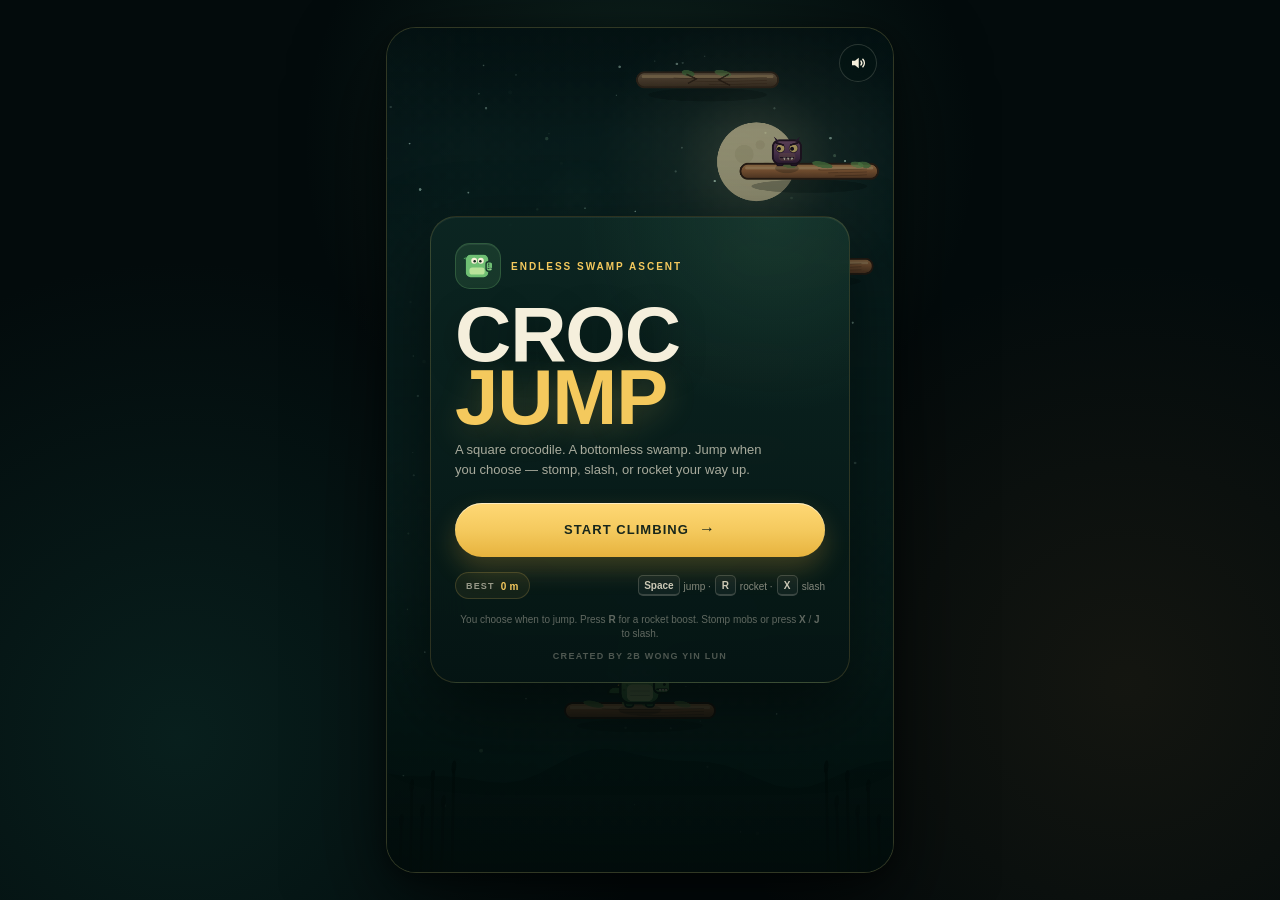
==== index.html @ bc7ab083 "Add Croc Jump game with author credit and Pages deployment" ====
<!DOCTYPE html>
<html lang="en">
<head>
<meta charset="UTF-8">
<meta name="viewport" content="width=device-width, initial-scale=1.0, maximum-scale=1.0, user-scalable=no">
<meta name="author" content="2B Wong Yin Lun">
<meta name="theme-color" content="#041413">
<title>Croc Jump — Endless Swamp Ascent</title>
<style>
  :root {
    --ink: #071513;
    --ink-soft: #0b2521;
    --cream: #f5efdc;
    --cream-dim: rgba(245, 239, 220, 0.68);
    --gold: #f4c95d;
    --gold-deep: #e7b33e;
    --coral: #ff7a59;
    --green: #7ed37a;
    --line: rgba(245, 239, 220, 0.14);
    --card: rgba(8, 28, 26, 0.94);
    --display: "Arial Rounded MT Bold", "Trebuchet MS", "Avenir Next", sans-serif;
    --body: "Trebuchet MS", "Avenir Next", "Segoe UI", sans-serif;
  }

  * { box-sizing: border-box; }

  html, body {
    height: 100%;
    margin: 0;
  }

  body {
    display: grid;
    place-items: center;
    overflow: hidden;
    background:
      radial-gradient(circle at 50% 16%, rgba(58, 132, 102, 0.22), transparent 34%),
      radial-gradient(circle at 14% 82%, rgba(19, 74, 65, 0.32), transparent 36%),
      radial-gradient(circle at 88% 76%, rgba(107, 76, 38, 0.16), transparent 32%),
      #030b0c;
    color: var(--cream);
    font-family: var(--body);
    -webkit-font-smoothing: antialiased;
    overscroll-behavior: none;
  }

  body::before {
    content: "";
    position: fixed;
    inset: 0;
    pointer-events: none;
    opacity: 0.5;
    background-image:
      linear-gradient(rgba(255, 255, 255, 0.018) 1px, transparent 1px),
      linear-gradient(90deg, rgba(255, 255, 255, 0.018) 1px, transparent 1px);
    background-size: 44px 44px;
    -webkit-mask-image: radial-gradient(circle at 50% 45%, black, transparent 72%);
    mask-image: radial-gradient(circle at 50% 45%, black, transparent 72%);
  }

  .game-shell {
    position: relative;
    width: min(94vw, calc(94vh * 3 / 5), 620px);
    width: min(94vw, calc(94dvh * 3 / 5), 620px);
    aspect-ratio: 3 / 5;
    max-height: 94vh;
    max-height: 94dvh;
    overflow: hidden;
    border-radius: 30px;
    border: 1px solid rgba(244, 201, 93, 0.18);
    background: #061817;
    box-shadow:
      0 38px 90px rgba(0, 0, 0, 0.62),
      0 4px 20px rgba(0, 0, 0, 0.38),
      inset 0 0 0 1px rgba(255, 255, 255, 0.035);
    isolation: isolate;
    user-select: none;
    -webkit-user-select: none;
    -webkit-tap-highlight-color: transparent;
  }

  canvas {
    display: block;
    width: 100%;
    height: 100%;
    touch-action: none;
    outline: none;
  }

  /* ---------- HUD ---------- */
  .hud {
    position: absolute;
    top: 0;
    left: 0;
    right: 0;
    z-index: 5;
    display: flex;
    align-items: flex-start;
    justify-content: space-between;
    gap: 12px;
    padding: 20px 68px 0 20px;
    pointer-events: none;
    opacity: 1;
    transition: opacity 0.35s ease;
  }

  .game-shell[data-state="start"] .hud { opacity: 0; }

  .stat {
    display: flex;
    flex-direction: column;
    gap: 2px;
    min-width: 0;
    padding: 7px 10px 8px;
    border: 1px solid rgba(245, 239, 220, 0.07);
    border-radius: 14px;
    background: rgba(4, 20, 18, 0.58);
    box-shadow: 0 8px 24px rgba(0, 0, 0, 0.16);
    text-shadow: 0 2px 14px rgba(0, 0, 0, 0.55);
    backdrop-filter: blur(10px);
    -webkit-backdrop-filter: blur(8px);
  }

  .stat-right { align-items: flex-end; padding-right: 0; }

  .label {
    font-size: 9px;
    font-weight: 800;
    letter-spacing: 0.24em;
    text-transform: uppercase;
    color: rgba(245, 239, 220, 0.52);
  }

  .value {
    display: flex;
    align-items: baseline;
    gap: 3px;
    font-size: 30px;
    line-height: 1;
    font-weight: 900;
    letter-spacing: -0.02em;
    color: var(--cream);
    font-variant-numeric: tabular-nums;
  }

  .value small {
    font-size: 12px;
    font-weight: 700;
    letter-spacing: 0;
    opacity: 0.55;
  }

  .value.small { font-size: 20px; color: var(--gold); }

  .hearts {
    display: flex;
    gap: 3px;
    margin-top: 4px;
    font-size: 10px;
    line-height: 1;
    letter-spacing: 0;
    color: var(--coral);
    text-shadow: 0 2px 8px rgba(0, 0, 0, 0.4);
  }

  .rocket-meter {
    display: flex;
    align-items: center;
    gap: 4px;
    width: 100%;
    margin-top: 4px;
    opacity: 0.82;
  }

  .rocket-meter svg {
    width: 10px;
    height: 10px;
    flex: 0 0 auto;
    color: var(--coral);
  }

  .rocket-track {
    flex: 1;
    height: 3px;
    overflow: hidden;
    border-radius: 999px;
    background: rgba(245, 239, 220, 0.14);
  }

  .rocket-track i {
    display: block;
    width: 100%;
    height: 100%;
    border-radius: inherit;
    background: linear-gradient(90deg, var(--coral), var(--gold));
    transition: width 0.08s linear;
  }

  .rocket-meter.is-ready { opacity: 1; }

  .heart { transition: opacity 0.2s ease, transform 0.2s ease; }
  .heart.lost { opacity: 0.16; transform: scale(0.82); }

  .sound-btn {
    position: absolute;
    top: 16px;
    right: 16px;
    z-index: 40;
    display: grid;
    place-items: center;
    width: 38px;
    height: 38px;
    padding: 0;
    border: 1px solid rgba(245, 239, 220, 0.16);
    border-radius: 50%;
    background: rgba(4, 20, 18, 0.46);
    color: var(--cream);
    cursor: pointer;
    backdrop-filter: blur(10px);
    -webkit-backdrop-filter: blur(10px);
    transition: background 0.2s ease, transform 0.2s ease;
  }

  .sound-btn:hover { background: rgba(244, 201, 93, 0.16); transform: translateY(-1px); }
  .sound-btn svg { width: 18px; height: 18px; display: block; }
  .sound-btn .slash { display: none; }
  .sound-btn.is-muted .waves { display: none; }
  .sound-btn.is-muted .slash { display: block; }

  .pause-btn {
    top: 84px;
    display: none;
  }

  .game-shell[data-state="playing"] .pause-btn { display: grid; }

  /* ---------- Overlays ---------- */
  .overlay {
    position: absolute;
    inset: 0;
    z-index: 20;
    display: flex;
    align-items: center;
    justify-content: center;
    padding: 24px;
    background:
      linear-gradient(180deg, rgba(2, 12, 11, 0.28), rgba(2, 12, 11, 0.84));
    opacity: 1;
    visibility: visible;
    pointer-events: auto;
    transition: opacity 0.35s ease, visibility 0.35s ease;
  }

  .overlay.is-hidden {
    opacity: 0;
    visibility: hidden;
    pointer-events: none;
  }

  .card {
    position: relative;
    width: 100%;
    max-width: 420px;
    max-height: calc(100% - 24px);
    overflow-y: auto;
    padding: 26px 24px 22px;
    border: 1px solid rgba(244, 201, 93, 0.16);
    border-radius: 26px;
    background:
      radial-gradient(circle at 82% 0%, rgba(85, 151, 111, 0.16), transparent 34%),
      linear-gradient(180deg, rgba(12, 38, 34, 0.95), rgba(5, 21, 20, 0.97));
    box-shadow:
      0 28px 70px rgba(0, 0, 0, 0.52),
      inset 0 1px 0 rgba(255, 255, 255, 0.055);
    backdrop-filter: blur(18px);
    -webkit-backdrop-filter: blur(18px);
  }

  .overlay:not(.is-hidden) .card {
    animation: cardIn 0.45s cubic-bezier(0.2, 0.8, 0.2, 1) both;
  }

  @keyframes cardIn {
    from { opacity: 0; transform: translateY(18px) scale(0.98); }
    to { opacity: 1; transform: translateY(0) scale(1); }
  }

  .brand-row {
    display: flex;
    align-items: center;
    gap: 10px;
    margin-bottom: 14px;
  }

  .mini-croc {
    display: grid;
    place-items: center;
    width: 46px;
    height: 46px;
    flex: 0 0 auto;
    border-radius: 15px;
    background: rgba(126, 211, 122, 0.12);
    border: 1px solid rgba(126, 211, 122, 0.22);
    box-shadow: inset 0 1px 0 rgba(255, 255, 255, 0.07);
  }

  .mini-croc svg { width: 38px; height: 38px; display: block; }

  .kicker {
    font-size: 10px;
    font-weight: 900;
    letter-spacing: 0.2em;
    text-transform: uppercase;
    color: var(--gold);
  }

  h1 {
    margin: 0 0 12px;
    font-family: var(--display);
    font-size: clamp(54px, 13.5vw, 78px);
    font-weight: 900;
    line-height: 0.8;
    letter-spacing: -0.015em;
    color: var(--cream);
    text-transform: uppercase;
    text-shadow: 0 8px 30px rgba(0, 0, 0, 0.35);
  }

  h1 .accent {
    display: block;
    color: var(--gold);
    text-shadow: 0 8px 32px rgba(244, 201, 93, 0.22);
  }

  h2 {
    margin: 0 0 8px;
    font-family: var(--display);
    font-size: clamp(46px, 12vw, 64px);
    font-weight: 900;
    line-height: 0.85;
    letter-spacing: -0.01em;
    text-transform: uppercase;
    color: var(--gold);
  }

  .lede {
    margin: 0 0 22px;
    max-width: 320px;
    font-size: 13px;
    line-height: 1.55;
    color: var(--cream-dim);
  }

  .btn {
    position: relative;
    display: flex;
    align-items: center;
    justify-content: center;
    gap: 10px;
    width: 100%;
    min-height: 54px;
    padding: 0 20px;
    border: 0;
    border-radius: 999px;
    font-family: var(--body);
    font-size: 13px;
    font-weight: 900;
    letter-spacing: 0.08em;
    text-transform: uppercase;
    cursor: pointer;
    transition: transform 0.16s ease, box-shadow 0.16s ease, background 0.16s ease;
  }

  .btn.primary {
    color: #17261b;
    background: linear-gradient(180deg, #ffd875, var(--gold) 52%, var(--gold-deep));
    box-shadow:
      0 12px 26px rgba(231, 179, 62, 0.24),
      inset 0 1px 0 rgba(255, 255, 255, 0.55);
  }

  .btn.primary:hover { transform: translateY(-2px); box-shadow: 0 16px 32px rgba(231, 179, 62, 0.3), inset 0 1px 0 rgba(255, 255, 255, 0.6); }
  .btn.primary:active { transform: translateY(0) scale(0.986); }

  .btn .arrow {
    display: inline-block;
    font-size: 16px;
    line-height: 1;
    transform: translateY(-1px);
  }

  .btn.ghost {
    margin-top: 9px;
    min-height: 44px;
    color: rgba(245, 239, 220, 0.72);
    background: rgba(255, 255, 255, 0.035);
    border: 1px solid rgba(245, 239, 220, 0.14);
    font-size: 11px;
  }

  .btn.ghost:hover { background: rgba(255, 255, 255, 0.07); color: var(--cream); }

  .start-meta {
    display: flex;
    align-items: center;
    justify-content: space-between;
    gap: 10px;
    flex-wrap: wrap;
    margin-top: 16px;
  }

  .best-chip {
    display: inline-flex;
    align-items: center;
    gap: 6px;
    padding: 7px 10px;
    border: 1px solid rgba(244, 201, 93, 0.18);
    border-radius: 999px;
    background: rgba(244, 201, 93, 0.06);
    font-size: 9px;
    font-weight: 800;
    letter-spacing: 0.13em;
    text-transform: uppercase;
    color: rgba(245, 239, 220, 0.58);
    white-space: nowrap;
  }

  .best-chip b { color: var(--gold); font-size: 10px; letter-spacing: 0.02em; text-transform: none; }

  .controls-hint {
    display: flex;
    align-items: center;
    gap: 4px;
    flex-wrap: wrap;
    font-size: 10px;
    color: rgba(245, 239, 220, 0.52);
  }

  .touch-hint, .touch-only { display: none; }

  @media (hover: none), (pointer: coarse) {
    .keyboard-hint, .desktop-only { display: none; }
    .touch-hint { display: flex; }
    .touch-only { display: inline; }
  }

  kbd {
    display: inline-grid;
    place-items: center;
    min-width: 21px;
    height: 21px;
    padding: 0 5px;
    border: 1px solid rgba(245, 239, 220, 0.18);
    border-bottom-width: 2px;
    border-radius: 5px;
    background: rgba(255, 255, 255, 0.045);
    color: rgba(245, 239, 220, 0.82);
    font-family: var(--body);
    font-size: 10px;
    font-weight: 800;
    line-height: 1;
  }

  .auto-note {
    margin: 13px 0 0;
    text-align: center;
    font-size: 10px;
    line-height: 1.4;
    color: rgba(245, 239, 220, 0.38);
  }

  .credit {
    margin: 10px 0 0;
    text-align: center;
    font-size: 9px;
    font-weight: 700;
    letter-spacing: 0.14em;
    text-transform: uppercase;
    color: rgba(245, 239, 220, 0.3);
  }

  .score-grid {
    display: grid;
    grid-template-columns: 1fr 1fr;
    gap: 10px;
    margin: 20px 0 16px;
  }

  .score-tile {
    padding: 13px 12px 11px;
    border: 1px solid rgba(245, 239, 220, 0.1);
    border-radius: 15px;
    background: rgba(255, 255, 255, 0.035);
    text-align: center;
  }

  .score-tile span {
    display: block;
    margin-bottom: 4px;
    font-size: 8px;
    font-weight: 900;
    letter-spacing: 0.2em;
    text-transform: uppercase;
    color: rgba(245, 239, 220, 0.45);
  }

  .score-tile b {
    display: block;
    font-family: var(--display);
    font-size: 28px;
    line-height: 1;
    color: var(--cream);
    font-variant-numeric: tabular-nums;
  }

  .score-tile.best b { color: var(--gold); }

  .new-best {
    margin: -2px 0 14px;
    text-align: center;
    font-size: 9px;
    font-weight: 900;
    letter-spacing: 0.24em;
    text-transform: uppercase;
    color: var(--gold);
    animation: glowPulse 1.4s ease-in-out infinite;
  }

  .new-best.is-hidden { display: none; }

  .run-stats {
    margin: -3px 0 14px;
    text-align: center;
    font-size: 10px;
    line-height: 1.45;
    color: rgba(245, 239, 220, 0.48);
  }

  .over-card.chomped h2 { color: var(--coral); }

  @keyframes glowPulse {
    0%, 100% { opacity: 0.62; }
    50% { opacity: 1; }
  }

  /* ---------- Touch controls ---------- */
  .touch-controls {
    position: absolute;
    left: 0;
    right: 0;
    bottom: 18px;
    z-index: 6;
    display: none;
    align-items: flex-end;
    justify-content: space-between;
    padding: 0 18px;
    pointer-events: none;
  }

  .touch-btn {
    display: grid;
    place-items: center;
    width: 64px;
    height: 64px;
    padding: 0;
    border: 1px solid rgba(245, 239, 220, 0.18);
    border-radius: 50%;
    background: rgba(4, 20, 18, 0.42);
    color: var(--cream);
    font-family: var(--body);
    font-size: 20px;
    font-weight: 900;
    line-height: 1;
    cursor: pointer;
    pointer-events: auto;
    touch-action: none;
    backdrop-filter: blur(10px);
    -webkit-backdrop-filter: blur(10px);
    transition: background 0.12s ease, color 0.12s ease, transform 0.12s ease;
  }

  .touch-btn.is-down {
    background: var(--gold);
    border-color: var(--gold);
    color: #17261b;
    transform: scale(0.95);
  }

  .touch-actions {
    display: flex;
    flex-direction: row;
    align-items: flex-end;
    gap: 8px;
    pointer-events: none;
  }

  .touch-actions .touch-btn { pointer-events: auto; }

  .attack-btn {
    width: 48px;
    height: 48px;
    border-color: rgba(244, 201, 93, 0.42);
    background: rgba(244, 201, 93, 0.1);
    color: var(--gold);
  }

  .attack-btn svg { width: 22px; height: 22px; display: block; }

  .jump-btn {
    width: 62px;
    height: 62px;
    border-color: rgba(244, 201, 93, 0.58);
    background: rgba(244, 201, 93, 0.2);
    color: var(--gold);
    font-size: 25px;
    box-shadow: 0 8px 24px rgba(244, 201, 93, 0.14);
  }

  .rocket-btn {
    width: 48px;
    height: 48px;
    border-color: rgba(255, 122, 89, 0.48);
    background: rgba(255, 122, 89, 0.11);
    color: #ff9f82;
  }

  .rocket-btn svg { width: 22px; height: 22px; display: block; }
  .rocket-btn.is-cooling { opacity: 0.34; filter: saturate(0.45); }

  @media (hover: none), (pointer: coarse), (max-width: 720px) {
    .game-shell[data-state="playing"] .touch-controls { display: flex; }
  }

  /* ---------- Small screens ---------- */
  @media (max-height: 740px) {
    .overlay { padding: 16px; }
    .card { padding: 20px 18px 17px; border-radius: 22px; }
    .brand-row { margin-bottom: 10px; }
    .lede { margin-bottom: 16px; font-size: 12px; }
    h1 { font-size: clamp(48px, 12vw, 64px); }
    h2 { font-size: clamp(42px, 10vw, 54px); }
    .start-meta { margin-top: 12px; }
    .auto-note { margin-top: 9px; }
    .score-grid { margin: 14px 0 12px; }
    .btn { min-height: 48px; }
  }

  @media (max-width: 420px) {
    .game-shell { border-radius: 24px; }
    .hud { padding: 16px 58px 0 16px; }
    .value { font-size: 26px; }
    .value.small { font-size: 18px; }
    .stat { padding: 5px 8px 6px; }
    .sound-btn { top: 12px; right: 12px; width: 34px; height: 34px; }
    .pause-btn { top: 74px; }
    .stat-right { padding-right: 0; }
    .overlay { padding: 14px; }
    .card { padding: 20px 17px 17px; }
    .kicker { font-size: 9px; }
    .controls-hint { font-size: 9px; }
  }

  @media (max-width: 360px) {
    .touch-controls { padding: 0 10px; }
    .touch-btn { width: 54px; height: 54px; }
    .attack-btn, .rocket-btn { width: 42px; height: 42px; }
    .jump-btn { width: 58px; height: 58px; }
    .touch-actions { gap: 6px; }
  }

  @media (prefers-reduced-motion: reduce) {
    *, *::before, *::after {
      animation-duration: 0.001ms !important;
      animation-iteration-count: 1 !important;
      scroll-behavior: auto !important;
    }
    .btn, .sound-btn { transition: none; }
  }

  .rotate-hint {
    position: fixed;
    inset: 0;
    z-index: 100;
    display: none;
    align-items: center;
    justify-content: center;
    padding: 24px;
    background: #04110f;
    color: var(--cream);
    text-align: center;
    font-size: 15px;
    line-height: 1.5;
  }

  @media (orientation: landscape) and (max-height: 520px) {
    .rotate-hint { display: flex; }
    .game-shell { visibility: hidden; }
  }

  button:focus-visible {
    outline: 2px solid var(--gold);
    outline-offset: 3px;
  }
</style>
</head>
<body>
  <main class="game-shell" id="gameShell" data-state="start">
    <canvas id="game" width="540" height="900" aria-label="Croc Jump: an endless platform jumping game. Use left and right arrow keys or A and D to steer the square crocodile."></canvas>

    <div class="hud">
      <div class="stat">
        <span class="label">Height</span>
        <span class="value"><b id="score">0</b><small>m</small></span>
        <div class="hearts" id="hearts" aria-label="Health: 3 hearts">
          <span class="heart">♥</span><span class="heart">♥</span><span class="heart">♥</span>
        </div>
        <div class="rocket-meter is-ready" id="rocketMeter" aria-label="Rocket ready">
          <svg viewBox="0 0 24 24" fill="none" stroke="currentColor" stroke-width="1.8" stroke-linecap="round" stroke-linejoin="round" aria-hidden="true">
            <path d="M12 2c3 2 5 6 5 10l-2 2v4l-3-2-3 2v-4l-2-2c0-4 2-8 5-10Z"></path>
            <circle cx="12" cy="8" r="1.4" fill="currentColor"></circle>
            <path d="M8 18l-2 4M16 18l2 4"></path>
          </svg>
          <span class="rocket-track"><i id="rocketFill"></i></span>
        </div>
      </div>
      <div class="stat stat-right">
        <span class="label">Best</span>
        <span class="value small"><b id="best">0</b><small>m</small></span>
      </div>
    </div>

    <button class="sound-btn" id="muteBtn" type="button" aria-label="Mute sound" aria-pressed="false" title="Mute sound (M)">
      <svg viewBox="0 0 24 24" fill="none" stroke="currentColor" stroke-width="2" stroke-linecap="round" stroke-linejoin="round" aria-hidden="true">
        <path d="M4 9h4l5-4v14l-5-4H4z" fill="currentColor" stroke="none"></path>
        <path class="waves" d="M16 9.5a4 4 0 0 1 0 5"></path>
        <path class="waves" d="M18.5 7a7.5 7.5 0 0 1 0 10"></path>
        <path class="slash" d="M16 9l6 6M22 9l-6 6"></path>
      </svg>
    </button>

    <button class="sound-btn pause-btn" id="pauseBtn" type="button" aria-label="Pause game" title="Pause game (P)">
      <svg viewBox="0 0 24 24" fill="currentColor" aria-hidden="true">
        <rect x="7" y="6" width="3.6" height="12" rx="1.2"></rect>
        <rect x="13.4" y="6" width="3.6" height="12" rx="1.2"></rect>
      </svg>
    </button>

    <div class="touch-controls" id="touchControls" aria-hidden="true">
      <button class="touch-btn" id="leftBtn" type="button" aria-label="Move left">←</button>
      <div class="touch-actions">
        <button class="touch-btn attack-btn" id="attackBtn" type="button" aria-label="Attack with blade">
          <svg viewBox="0 0 24 24" fill="none" stroke="currentColor" stroke-width="1.8" stroke-linecap="round" stroke-linejoin="round" aria-hidden="true">
            <path d="M12 2 14.5 6 13 15h-2L8.5 6 12 2Z" fill="currentColor" fill-opacity="0.18"></path>
            <path d="M7 15h10"></path>
            <path d="M12 15v5"></path>
            <path d="M10 21h4"></path>
          </svg>
        </button>
        <button class="touch-btn jump-btn" id="jumpBtn" type="button" aria-label="Jump">↑</button>
        <button class="touch-btn rocket-btn" id="rocketBtn" type="button" aria-label="Rocket boost">
          <svg viewBox="0 0 24 24" fill="none" stroke="currentColor" stroke-width="1.8" stroke-linecap="round" stroke-linejoin="round" aria-hidden="true">
            <path d="M12 2c3 2 5 6 5 10l-2 2v4l-3-2-3 2v-4l-2-2c0-4 2-8 5-10Z"></path>
            <circle cx="12" cy="8" r="1.4" fill="currentColor"></circle>
            <path d="M8 18l-2 4M16 18l2 4"></path>
          </svg>
        </button>
      </div>
      <button class="touch-btn" id="rightBtn" type="button" aria-label="Move right">→</button>
    </div>

    <!-- Start -->
    <div class="overlay" id="startOverlay" role="dialog" aria-modal="true" aria-labelledby="startTitle">
      <div class="card start-card">
        <div class="brand-row">
          <div class="mini-croc" aria-hidden="true">
            <svg viewBox="0 0 80 80" fill="none">
              <rect x="13" y="15" width="50" height="50" rx="11" fill="#6FBF73" stroke="#163A2B" stroke-width="3"></rect>
              <rect x="22" y="43" width="32" height="15" rx="6" fill="#B9E39A"></rect>
              <rect x="57" y="31" width="14" height="20" rx="5" fill="#6FBF73" stroke="#163A2B" stroke-width="3"></rect>
              <circle cx="32" cy="29" r="6.2" fill="#F8F1D8"></circle>
              <circle cx="46" cy="29" r="6.2" fill="#F8F1D8"></circle>
              <circle cx="33" cy="30" r="2.6" fill="#10251C"></circle>
              <circle cx="45" cy="30" r="2.6" fill="#10251C"></circle>
              <path d="M62 36h1M62 40h1" stroke="#163A2B" stroke-width="2.4" stroke-linecap="round"></path>
              <path d="M61 45h7" stroke="#163A2B" stroke-width="2" stroke-linecap="round"></path>
              <path d="M64 45l1.5 3 1.5-3" fill="#F8F1D8"></path>
              <path d="M14 20l-7 4 7 4" fill="#4D9A5A" stroke="#163A2B" stroke-width="2.5" stroke-linejoin="round"></path>
            </svg>
          </div>
          <div>
            <div class="kicker">Endless swamp ascent</div>
          </div>
        </div>

        <h1 id="startTitle">Croc<span class="accent">Jump</span></h1>
        <p class="lede">A square crocodile. A bottomless swamp. Jump when you choose — stomp, slash, or rocket your way up.</p>

        <button class="btn primary" id="startBtn" type="button">Start climbing <span class="arrow">→</span></button>

        <div class="start-meta">
          <div class="best-chip">Best <b id="startBest">0 m</b></div>
          <div class="controls-hint keyboard-hint"><kbd>Space</kbd> jump · <kbd>R</kbd> rocket · <kbd>X</kbd> slash</div>
          <div class="controls-hint touch-hint">Jump, rocket and slash with the buttons</div>
        </div>
        <p class="auto-note">
          <span class="desktop-only">You choose when to jump. Press <b>R</b> for a rocket boost. Stomp mobs or press <b>X</b> / <b>J</b> to slash.</span>
          <span class="touch-only">Tap <b>↑</b> to jump, the rocket to boost, and the sword to slash.</span>
        </p>
        <p class="credit">Created by 2B Wong Yin Lun</p>
      </div>
    </div>

    <!-- Game over -->
    <div class="overlay is-hidden" id="overOverlay" role="dialog" aria-modal="true" aria-labelledby="overTitle">
      <div class="card over-card" id="overCard">
        <div class="kicker">The swamp wins this round</div>
        <h2 id="overTitle">Splash!</h2>
        <p class="lede" id="overLede">Down you go. The platforms will still be there when you’re ready.</p>

        <div class="score-grid">
          <div class="score-tile"><span>Height</span><b id="finalScore">0 m</b></div>
          <div class="score-tile best"><span>Best</span><b id="finalBest">0 m</b></div>
        </div>

        <div class="new-best is-hidden" id="newBest">New best</div>
        <div class="run-stats" id="runStats">No mobs defeated</div>
        <button class="btn primary" id="retryBtn" type="button">Try again <span class="arrow">↻</span></button>
        <button class="btn ghost" id="menuBtn" type="button">Back to menu</button>
      </div>
    </div>

    <!-- Pause -->
    <div class="overlay is-hidden" id="pauseOverlay" role="dialog" aria-modal="true" aria-labelledby="pauseTitle">
      <div class="card pause-card">
        <div class="kicker">Take a breath</div>
        <h2 id="pauseTitle">Paused</h2>
        <p class="lede">The crocodile is floating in place. The swamp can wait.</p>
        <button class="btn primary" id="resumeBtn" type="button">Resume <span class="arrow">→</span></button>
        <button class="btn ghost" id="restartBtn" type="button">Restart run</button>
      </div>
    </div>
  </main>

  <div class="rotate-hint">↻<br>Rotate your device to portrait<br><span style="font-size:12px;opacity:.55">Croc Jump is a vertical game.</span></div>

  <noscript>
    <div style="position:fixed;inset:0;display:grid;place-items:center;background:#04110f;color:#f5efdc;font-family:sans-serif;padding:30px;text-align:center;z-index:200">
      Croc Jump needs JavaScript enabled to run.
    </div>
  </noscript>

<script>
(() => {
  "use strict";

  // ------------------------------------------------------------------
  // Constants
  // ------------------------------------------------------------------
  const W = 540;
  const H = 900;
  const TAU = Math.PI * 2;
  const SIZE = 42;
  const GRAVITY = 2250;
  const JUMP = 900;
  const SPRING_JUMP = 1210;
  const ACCEL = 2500;
  const MAX_VX = 365;
  const START_Y = 720;
  const ATTACK_DURATION = 0.3;
  const ATTACK_COOLDOWN = 0.42;
  const ROCKET_JUMP = 1450;
  const ROCKET_COOLDOWN = 4.2;
  const ROCKET_FLAME_TIME = 0.55;
  const MAX_HEARTS = 3;

  const canvas = document.getElementById("game");
  const ctx = canvas.getContext("2d");
  const shell = document.getElementById("gameShell");
  const scoreEl = document.getElementById("score");
  const bestEl = document.getElementById("best");
  const startOverlay = document.getElementById("startOverlay");
  const overOverlay = document.getElementById("overOverlay");
  const pauseOverlay = document.getElementById("pauseOverlay");
  const startBestEl = document.getElementById("startBest");
  const finalScoreEl = document.getElementById("finalScore");
  const finalBestEl = document.getElementById("finalBest");
  const newBestEl = document.getElementById("newBest");
  const muteBtn = document.getElementById("muteBtn");
  const pauseBtn = document.getElementById("pauseBtn");
  const startBtn = document.getElementById("startBtn");
  const retryBtn = document.getElementById("retryBtn");
  const menuBtn = document.getElementById("menuBtn");
  const resumeBtn = document.getElementById("resumeBtn");
  const restartBtn = document.getElementById("restartBtn");
  const leftBtn = document.getElementById("leftBtn");
  const rightBtn = document.getElementById("rightBtn");
  const attackBtn = document.getElementById("attackBtn");
  const jumpBtn = document.getElementById("jumpBtn");
  const rocketBtn = document.getElementById("rocketBtn");
  const rocketMeter = document.getElementById("rocketMeter");
  const rocketFill = document.getElementById("rocketFill");
  const touchControls = document.getElementById("touchControls");
  const heartsEl = document.getElementById("hearts");
  const heartEls = Array.from(document.querySelectorAll("#hearts .heart"));
  const overCard = document.getElementById("overCard");
  const overTitle = document.getElementById("overTitle");
  const overLede = document.getElementById("overLede");
  const runStatsEl = document.getElementById("runStats");

  const reduceMotion = window.matchMedia("(prefers-reduced-motion: reduce)").matches;
  const coarsePointer = window.matchMedia("(pointer: coarse)").matches;

  // ------------------------------------------------------------------
  // Utilities
  // ------------------------------------------------------------------
  const clamp = (value, min, max) => value < min ? min : value > max ? max : value;
  const rand = (min, max) => min + Math.random() * (max - min);
  const mod = (value, base) => ((value % base) + base) % base;
  const formatMeters = (value) => `${Math.max(0, Math.floor(value))} m`;

  function roundRect(x, y, w, h, r) {
    r = Math.min(r, Math.abs(w) / 2, Math.abs(h) / 2);
    ctx.beginPath();
    ctx.moveTo(x + r, y);
    ctx.arcTo(x + w, y, x + w, y + h, r);
    ctx.arcTo(x + w, y + h, x, y + h, r);
    ctx.arcTo(x, y + h, x, y, r);
    ctx.arcTo(x, y, x + w, y, r);
    ctx.closePath();
  }

  function setText(element, text) {
    if (element && element.textContent !== String(text)) {
      element.textContent = String(text);
    }
  }

  // ------------------------------------------------------------------
  // Persistent state
  // ------------------------------------------------------------------
  function loadBest() {
    try {
      const value = Number(window.localStorage.getItem("crocJumpBest"));
      return Number.isFinite(value) ? Math.max(0, Math.floor(value)) : 0;
    } catch (error) {
      return 0;
    }
  }

  function saveBest(value) {
    try {
      window.localStorage.setItem("crocJumpBest", String(value));
    } catch (error) {
      /* Storage can be unavailable in private mode; the game still works. */
    }
  }

  function loadMuted() {
    try {
      return window.localStorage.getItem("crocJumpMuted") === "1";
    } catch (error) {
      return false;
    }
  }

  function saveMuted(value) {
    try {
      window.localStorage.setItem("crocJumpMuted", value ? "1" : "0");
    } catch (error) {
      /* Ignore storage failures. */
    }
  }

  // ------------------------------------------------------------------
  // Audio: a few tiny synthesized sounds, no external files
  // ------------------------------------------------------------------
  let audioContext = null;
  let muted = loadMuted();

  function ensureAudio() {
    if (muted) return;
    const Ctx = window.AudioContext || window.webkitAudioContext;
    if (!Ctx) return;
    if (!audioContext) audioContext = new Ctx();
    if (audioContext.state === "suspended") {
      audioContext.resume().catch(() => {});
    }
  }

  function tone(freq, endFreq, duration, type, volume, delay) {
    if (muted) return;
    ensureAudio();
    if (!audioContext) return;
    const start = audioContext.currentTime + (delay || 0);
    const oscillator = audioContext.createOscillator();
    const gain = audioContext.createGain();
    oscillator.type = type || "sine";
    oscillator.frequency.setValueAtTime(Math.max(20, freq), start);
    oscillator.frequency.exponentialRampToValueAtTime(Math.max(20, endFreq), start + duration);
    gain.gain.setValueAtTime(0.0001, start);
    gain.gain.exponentialRampToValueAtTime(Math.max(0.0001, volume), start + 0.012);
    gain.gain.exponentialRampToValueAtTime(0.0001, start + duration);
    oscillator.connect(gain);
    gain.connect(audioContext.destination);
    oscillator.start(start);
    oscillator.stop(start + duration + 0.03);
  }

  function playHop() {
    tone(240, 520, 0.11, "triangle", 0.05, 0);
  }

  function playLand() {
    tone(180, 120, 0.07, "sine", 0.022, 0);
  }

  function playSpring() {
    tone(420, 900, 0.14, "sine", 0.055, 0);
    tone(760, 1320, 0.12, "sine", 0.035, 0.05);
  }

  function playBreak() {
    tone(170, 70, 0.16, "square", 0.035, 0);
  }

  function playSplash() {
    tone(210, 55, 0.5, "sawtooth", 0.045, 0);
    tone(120, 42, 0.6, "sine", 0.04, 0.06);
  }

  function playStart() {
    tone(330, 440, 0.09, "sine", 0.035, 0);
    tone(440, 660, 0.12, "sine", 0.035, 0.08);
  }

  function playSlash() {
    tone(820, 360, 0.08, "triangle", 0.035, 0);
    tone(1180, 640, 0.06, "sine", 0.02, 0.025);
  }

  function playMobHit(cause) {
    if (cause === "stomp") {
      tone(190, 80, 0.11, "square", 0.035, 0);
    } else {
      tone(320, 110, 0.1, "square", 0.03, 0);
    }
  }

  function playHurt() {
    tone(240, 80, 0.28, "sawtooth", 0.05, 0);
    tone(160, 60, 0.22, "square", 0.025, 0.05);
  }

  function playRocket() {
    tone(120, 55, 0.38, "sawtooth", 0.04, 0);
    tone(280, 980, 0.24, "triangle", 0.045, 0.02);
  }

  function updateSoundButton() {
    muteBtn.classList.toggle("is-muted", muted);
    muteBtn.setAttribute("aria-pressed", muted ? "true" : "false");
    muteBtn.setAttribute("aria-label", muted ? "Unmute sound" : "Mute sound");
    muteBtn.title = muted ? "Unmute sound (M)" : "Mute sound (M)";
  }

  function toggleMute() {
    muted = !muted;
    saveMuted(muted);
    updateSoundButton();
    if (!muted) {
      ensureAudio();
      tone(440, 660, 0.1, "sine", 0.04, 0);
    }
  }

  // ------------------------------------------------------------------
  // World state
  // ------------------------------------------------------------------
  const state = {
    mode: "start",
    time: 0,
    cameraY: 0,
    score: 0,
    best: loadBest(),
    bestDirty: false,
    startBest: loadBest(),
    maxHeight: 0,
    difficulty: 0,
    startY: START_Y,
    highestY: START_Y,
    lastPlatform: null,
    platforms: [],
    mobs: [],
    particles: [],
    shake: 0,
    lastScore: -1,
    hearts: MAX_HEARTS,
    kills: 0,
    stomps: 0,
    slashes: 0
  };

  const player = {
    x: W / 2 - SIZE / 2,
    y: START_Y - SIZE,
    prevY: START_Y - SIZE,
    vx: 0,
    vy: 0,
    facing: 1,
    squash: 0,
    tilt: 0,
    blink: 0,
    blinkTimer: 2,
    attackTimer: 0,
    attackCooldown: 0,
    attackDir: 1,
    invuln: 0,
    onGround: true,
    groundPlatform: null,
    coyote: 0,
    jumpBuffer: 0,
    hasJumped: false,
    rocketCooldown: 0,
    rocketTimer: 0
  };

  const keys = { left: false, right: false };

  // Deterministic-ish decorative layers.
  const stars = [];
  const bokeh = [];
  const spores = [];
  for (let i = 0; i < 74; i++) {
    stars.push({
      x: Math.random() * W,
      y: Math.random() * H,
      r: rand(0.45, 1.45),
      phase: Math.random() * TAU,
      speed: rand(0.5, 1.5)
    });
  }
  for (let i = 0; i < 11; i++) {
    bokeh.push({
      x: Math.random() * W,
      y: Math.random() * H,
      r: rand(34, 96),
      alpha: rand(0.014, 0.045),
      factor: rand(0.01, 0.045)
    });
  }
  for (let i = 0; i < 30; i++) {
    spores.push({
      x: Math.random() * W,
      y: Math.random() * H,
      r: rand(0.7, 2.4),
      speed: rand(2, 8),
      alpha: rand(0.12, 0.5),
      phase: Math.random() * TAU
    });
  }

  // ------------------------------------------------------------------
  // Canvas scaling
  // ------------------------------------------------------------------
  let dpr = 1;

  function resizeCanvas() {
    // Supersample even on standard displays for crisper vector art.
    dpr = Math.min(Math.max(window.devicePixelRatio || 1, 2), 3);
    canvas.width = Math.round(W * dpr);
    canvas.height = Math.round(H * dpr);
    ctx.setTransform(dpr, 0, 0, dpr, 0, 0);
    ctx.imageSmoothingEnabled = true;
    ctx.imageSmoothingQuality = "high";
  }

  // ------------------------------------------------------------------
  // Platform generation
  // ------------------------------------------------------------------
  function makePlatform(y, previous, forceNormal) {
    const difficulty = state.difficulty;
    let width = 150 - difficulty * 34 + rand(-8, 8);
    if (forceNormal) width = 160;
    width = clamp(width, 104, 168);

    let x;
    if (!previous) {
      x = W / 2 - width / 2;
    } else {
      const previousCenter = previous.x + previous.w / 2;
      const range = forceNormal ? 80 : 126 - difficulty * 6;
      x = clamp(previousCenter + rand(-range, range) - width / 2, 16, W - 16 - width);
    }

    let type = "log";
    if (!forceNormal) {
      const roll = Math.random();
      const movingChance = 0.05 + difficulty * 0.15;
      const fragileChance = 0.04 + difficulty * 0.12;
      const springChance = 0.06;

      if (roll < movingChance) type = "moving";
      else if (roll < movingChance + fragileChance) type = "fragile";
      else if (roll < movingChance + fragileChance + springChance) type = "spring";

      if (previous && previous.type === "fragile" && type === "fragile") {
        type = "log";
      }
    }

    const platform = {
      x,
      y,
      w: width,
      h: 16,
      type,
      vx: 0,
      broken: false,
      breakTimer: 0,
      bounce: 0,
      seed: Math.random() * 100,
      dead: false
    };

    if (type === "moving") {
      platform.vx = rand(38, 72) * (Math.random() < 0.5 ? -1 : 1);
    }

    return platform;
  }

  // ------------------------------------------------------------------
  // Mobs and combat
  // ------------------------------------------------------------------
  function spawnMob(platform) {
    if (!platform || platform.dead || platform.type !== "log") return null;
    if (state.mobs.filter(mob => !mob.dead).length >= 5) return null;

    const w = 30;
    const h = 25;
    const mob = {
      x: platform.x + platform.w / 2 - w / 2,
      y: platform.y - h,
      w,
      h,
      vx: rand(26, 44) * (Math.random() < 0.5 ? -1 : 1),
      platform,
      phase: rand(0, TAU),
      kind: Math.random() < 0.35 ? "spiky" : "bog",
      dead: false
    };
    state.mobs.push(mob);
    return mob;
  }

  function maybeSpawnMob(platform) {
    if (!platform || platform.type !== "log" || state.mobs.length >= 5) return;
    if (platform.y > state.startY - 260) return;

    const chance = 0.22 + state.difficulty * 0.14;
    if (Math.random() < chance) spawnMob(platform);
  }

  function updateMobs(dt) {
    for (const mob of state.mobs) {
      if (mob.dead) continue;
      const platform = mob.platform;
      if (!platform || platform.dead) {
        mob.dead = true;
        continue;
      }

      mob.x += mob.vx * dt;
      const left = platform.x + 8;
      const right = platform.x + platform.w - 8 - mob.w;
      if (mob.x < left) {
        mob.x = left;
        mob.vx = Math.abs(mob.vx);
      } else if (mob.x > right) {
        mob.x = right;
        mob.vx = -Math.abs(mob.vx);
      }
      mob.y = platform.y - mob.h;
    }
  }

  function killMob(mob, cause) {
    if (!mob || mob.dead) return;
    mob.dead = true;
    state.kills += 1;
    if (cause === "stomp") state.stomps += 1;
    else state.slashes += 1;

    state.shake = Math.max(state.shake, cause === "stomp" ? 3 : 6);
    const impactX = mob.x + mob.w / 2;
    const impactY = mob.y + mob.h / 2;
    addParticles(impactX, impactY, "mob", 20);
    addParticles(impactX, impactY, "spark", cause === "slash" ? 7 : 4);
    state.particles.push({
      x: impactX,
      y: impactY,
      vx: 0,
      vy: 0,
      life: 0.3,
      maxLife: 0.3,
      size: 7,
      color: "rgba(255, 232, 160, 0.7)",
      gravity: 0,
      shape: "ring",
      rot: 0,
      vr: 0
    });
    playMobHit(cause);
  }

  function checkMobCollisions() {
    if (!state.mobs.length) return;

    for (const mob of state.mobs) {
      if (mob.dead) continue;

      const overlapX = player.x + SIZE > mob.x + 4 && player.x < mob.x + mob.w - 4;
      if (!overlapX) continue;

      const prevBottom = player.prevY + SIZE;
      const currentBottom = player.y + SIZE;

      // Stomp: falling onto the top of a mob.
      if (player.vy > 0 && prevBottom <= mob.y + 10 && currentBottom >= mob.y + 3) {
        player.y = mob.y - SIZE;
        player.vy = -JUMP * 0.84;
        player.squash = 1;
        player.onGround = false;
        player.groundPlatform = null;
        player.coyote = 0;
        player.jumpBuffer = 0;
        player.hasJumped = true;
        killMob(mob, "stomp");
        return;
      }

      // Side or underside contact hurts.
      if (currentBottom > mob.y + 4 && player.y < mob.y + mob.h - 2) {
        if (player.invuln <= 0) takeDamage(mob);
        return;
      }
    }
  }

  function takeDamage(mob) {
    if (state.mode !== "playing" || player.invuln > 0) return;

    state.hearts = Math.max(0, state.hearts - 1);
    updateHearts();
    player.invuln = 1.25;
    player.onGround = false;
    player.groundPlatform = null;
    player.coyote = 0;
    player.jumpBuffer = 0;
    player.vy = -620;
    player.vx = (player.x + SIZE / 2 < mob.x + mob.w / 2 ? -260 : 260);
    player.facing = player.vx >= 0 ? 1 : -1;
    state.shake = Math.max(state.shake, 9);
    addParticles(player.x + SIZE / 2, player.y + SIZE / 2, "hurt", 10);
    playHurt();

    if (state.hearts <= 0) gameOver("chomped");
  }

  function resolveSlash(dir) {
    const originX = player.x + SIZE / 2 + dir * 36;
    const originY = player.y + SIZE / 2;
    let hits = 0;

    for (const mob of state.mobs) {
      if (mob.dead) continue;
      const dx = (mob.x + mob.w / 2) - originX;
      const dy = (mob.y + mob.h / 2) - originY;
      if (Math.abs(dx) < 56 && Math.abs(dy) < 52) {
        killMob(mob, "slash");
        hits += 1;
      }
    }

    if (hits > 0) state.shake = Math.max(state.shake, 5);
  }

  function triggerAttack() {
    if (state.mode !== "playing" || player.attackCooldown > 0) return;
    player.attackTimer = ATTACK_DURATION;
    player.attackCooldown = ATTACK_COOLDOWN;
    player.attackDir = player.facing >= 0 ? 1 : -1;
    playSlash();
    resolveSlash(player.attackDir);
  }

  function updateRocketHud() {
    if (!rocketMeter || !rocketFill || !rocketBtn) return;

    const ready = player.rocketCooldown <= 0;
    const ratio = ready ? 1 : clamp(1 - player.rocketCooldown / ROCKET_COOLDOWN, 0, 1);
    const percent = Math.round(ratio * 100);

    if (rocketFill.dataset.percent !== String(percent)) {
      rocketFill.style.width = `${percent}%`;
      rocketFill.dataset.percent = String(percent);
    }
    rocketMeter.classList.toggle("is-ready", ready);
    rocketMeter.setAttribute("aria-label", ready ? "Rocket ready" : "Rocket cooling down");
    rocketBtn.classList.toggle("is-cooling", !ready);
    rocketBtn.setAttribute("aria-disabled", ready ? "false" : "true");
  }

  function useRocket() {
    if (state.mode !== "playing" || player.rocketCooldown > 0) return false;

    player.rocketCooldown = ROCKET_COOLDOWN;
    player.rocketTimer = ROCKET_FLAME_TIME;
    player.vy = -ROCKET_JUMP;
    player.onGround = false;
    player.groundPlatform = null;
    player.coyote = 0;
    player.jumpBuffer = 0;
    player.hasJumped = true;
    player.squash = 1;

    state.shake = Math.max(state.shake, 6);
    addParticles(player.x + SIZE / 2, player.y + SIZE, "rocket", 20);
    playRocket();
    updateRocketHud();
    return true;
  }

  function resetScene(demo) {
    state.time = 0;
    state.cameraY = 0;
    state.score = 0;
    state.maxHeight = 0;
    state.difficulty = 0;
    state.shake = 0;
    state.particles = [];
    state.platforms = [];
    state.mobs = [];
    state.lastScore = -1;
    state.hearts = MAX_HEARTS;
    state.kills = 0;
    state.stomps = 0;
    state.slashes = 0;

    const startPlatform = {
      x: W / 2 - 80,
      y: START_Y,
      w: 160,
      h: 16,
      type: "start",
      vx: 0,
      broken: false,
      breakTimer: 0,
      bounce: 0,
      seed: 2.4,
      dead: false
    };
    state.platforms.push(startPlatform);

    let previous = startPlatform;
    for (let i = 1; i <= 14; i++) {
      const gap = i < 4 ? 92 : rand(88, 112);
      const y = previous.y - gap;
      const platform = makePlatform(y, previous, i < 6);
      state.platforms.push(platform);
      previous = platform;
    }

    state.lastPlatform = previous;
    state.highestY = previous.y;

    player.x = startPlatform.x + startPlatform.w / 2 - SIZE / 2;
    player.y = startPlatform.y - SIZE;
    player.prevY = player.y;
    player.vx = 0;
    player.vy = 0;
    player.facing = 1;
    player.squash = 0;
    player.tilt = 0;
    player.blink = 0;
    player.blinkTimer = 2.2;
    player.attackTimer = 0;
    player.attackCooldown = 0;
    player.attackDir = 1;
    player.invuln = 0;
    player.onGround = true;
    player.groundPlatform = startPlatform;
    player.coyote = 0;
    player.jumpBuffer = 0;
    player.hasJumped = false;
    player.rocketCooldown = 0;
    player.rocketTimer = 0;

    state.startY = player.y;
    state.score = 0;
    state.startBest = state.best;

    // Seed the opening screen with a couple of patrolling mobs, but leave
    // the first few platforms clear so the controls stay learnable.
    const mobCandidates = state.platforms.filter(platform =>
      platform.type === "log" && platform.y < state.startY - 280
    );
    for (let i = 0; i < Math.min(2, mobCandidates.length); i++) {
      const platform = mobCandidates[Math.floor(Math.random() * mobCandidates.length)];
      if (!state.mobs.some(mob => mob.platform === platform)) {
        spawnMob(platform);
      }
    }

    updateHearts();
    updateRocketHud();
    updateStartBest();
    updateHud();
  }

  // ------------------------------------------------------------------
  // Mode / overlay transitions
  // ------------------------------------------------------------------
  function setMode(mode) {
    state.mode = mode;
    shell.dataset.state = mode;

    startOverlay.classList.toggle("is-hidden", mode !== "start");
    overOverlay.classList.toggle("is-hidden", mode !== "over");
    pauseOverlay.classList.toggle("is-hidden", mode !== "paused");
    touchControls.classList.toggle("is-visible", mode === "playing");
    touchControls.setAttribute("aria-hidden", mode === "playing" ? "false" : "true");

    if (mode === "paused" || mode === "start") {
      state.shake = 0;
    }

    if (mode !== "playing") {
      keys.left = false;
      keys.right = false;
      leftBtn.classList.remove("is-down");
      rightBtn.classList.remove("is-down");
    }

    if (mode !== "start") {
      startOverlay.setAttribute("aria-hidden", "true");
      startBtn.blur();
    } else {
      startOverlay.setAttribute("aria-hidden", "false");
    }

    if (mode !== "over") {
      overOverlay.setAttribute("aria-hidden", "true");
      retryBtn.blur();
    } else {
      overOverlay.setAttribute("aria-hidden", "false");
    }

    if (mode !== "paused") {
      pauseOverlay.setAttribute("aria-hidden", "true");
      resumeBtn.blur();
    } else {
      pauseOverlay.setAttribute("aria-hidden", "false");
    }
  }

  function updateStartBest() {
    setText(startBestEl, formatMeters(state.best));
  }

  function updateHud() {
    setText(scoreEl, state.score);
    setText(bestEl, state.best);
  }

  function updateHearts() {
    heartEls.forEach((heart, index) => {
      heart.classList.toggle("lost", index >= state.hearts);
    });
    heartsEl.setAttribute("aria-label", `Health: ${state.hearts} hearts`);
  }

  function commitBest() {
    if (!state.bestDirty) return;
    saveBest(state.best);
    state.bestDirty = false;
  }

  // ------------------------------------------------------------------
  // Game flow
  // ------------------------------------------------------------------
  function startGame() {
    commitBest();
    ensureAudio();
    playStart();
    resetScene(false);
    setMode("playing");
  }

  function gameOver(reason) {
    if (state.mode !== "playing") return;

    const chomped = reason === "chomped";
    state.mode = "over";
    state.shake = reduceMotion ? 0 : 10;

    if (!chomped) {
      const splashY = Math.min(H - 120, Math.max(H * 0.72, player.y - state.cameraY));
      spawnSplash(clamp(player.x + SIZE / 2, 26, W - 26), splashY);
      playSplash();
    }

    const isNewBest = state.score > state.startBest;
    commitBest();

    overTitle.textContent = chomped ? "Chomped!" : "Splash!";
    overLede.textContent = chomped
      ? "The mobs got the last bite. Stomp them from above or slash first next time."
      : "Down you go. The platforms will still be there when you’re ready.";
    overCard.classList.toggle("chomped", chomped);

    const mobWord = state.kills === 1 ? "mob" : "mobs";
    runStatsEl.textContent = state.kills > 0
      ? `${state.kills} ${mobWord} defeated · ${state.stomps} stomped · ${state.slashes} slashed`
      : "No mobs defeated — try a stomp or a slash";

    updateHud();
    setText(finalScoreEl, formatMeters(state.score));
    setText(finalBestEl, formatMeters(state.best));
    newBestEl.classList.toggle("is-hidden", !isNewBest);
    setMode("over");
  }

  function togglePause() {
    if (state.mode === "playing") {
      setMode("paused");
    } else if (state.mode === "paused") {
      setMode("playing");
    }
  }

  function goToMenu() {
    commitBest();
    resetScene(true);
    setMode("start");
    updateStartBest();
  }

  // ------------------------------------------------------------------
  // Particles
  // ------------------------------------------------------------------
  function addParticles(x, y, kind, count) {
    const palette = {
      dust: ["#e9d7a8", "#b9d88d", "#7bbf7a"],
      wood: ["#c98b5a", "#8a5a3b", "#f0c27a"],
      spark: ["#ffd36b", "#ff9f68", "#f8f1d8"],
      splash: ["#77c9b0", "#b9e39a", "#f8f1d8"],
      mob: ["#8f5a8a", "#c77a9a", "#f0c27a", "#3d2a3d"],
      hurt: ["#ff7a59", "#ffd36b", "#f8f1d8"],
      rocket: ["#ff7a59", "#ffd36b", "#f8f1d8", "#ff9f68"]
    }[kind] || ["#f8f1d8"];

    for (let i = 0; i < count; i++) {
      const angle = rand(0, TAU);
      const speed = kind === "splash" ? rand(90, 340) : rand(40, 210);
      const life = kind === "splash" ? rand(0.55, 1.1) : rand(0.35, 0.7);
      state.particles.push({
        x,
        y,
        vx: Math.cos(angle) * speed,
        vy: Math.sin(angle) * speed - (kind === "splash" ? 130 : 40),
        life,
        maxLife: life,
        size: kind === "wood" || kind === "mob" ? rand(2, 5) : rand(1.5, 4),
        color: palette[Math.floor(Math.random() * palette.length)],
        gravity: kind === "splash" ? 1250 : kind === "wood" || kind === "mob" ? 1050 : 620,
        shape: kind === "wood" || kind === "mob" ? "rect" : "circle",
        rot: rand(0, TAU),
        vr: rand(-9, 9)
      });
    }

    if (state.particles.length > 190) {
      state.particles.splice(0, state.particles.length - 190);
    }
  }

  function spawnBounce(x, y, type) {
    if (type === "fragile") {
      addParticles(x, y, "wood", 11);
    } else if (type === "spring") {
      addParticles(x, y, "spark", 14);
    } else {
      addParticles(x, y, "dust", 6);
    }
  }

  function spawnSplash(x, y) {
    addParticles(x, y, "splash", 22);
    state.particles.push({
      x, y, vx: 0, vy: -30, life: 0.5, maxLife: 0.5,
      size: 28, color: "rgba(160, 225, 196, 0.35)", gravity: 0,
      shape: "ring", rot: 0, vr: 0
    });
  }

  function updateParticles(dt) {
    for (const p of state.particles) {
      p.life -= dt;
      p.x += p.vx * dt;
      p.y += p.vy * dt;
      p.vy += p.gravity * dt;
      p.rot += p.vr * dt;
      if (p.shape === "ring") p.size += 120 * dt;
    }
    state.particles = state.particles.filter(p => p.life > 0);
  }

  // ------------------------------------------------------------------
  // Scoring / difficulty
  // ------------------------------------------------------------------
  function updateScore() {
    const climbed = state.startY - player.y;
    if (climbed > state.maxHeight) state.maxHeight = climbed;

    state.difficulty = Math.min(1, state.maxHeight / 5200);
    const nextScore = Math.floor(state.maxHeight / 10);
    if (nextScore !== state.score) {
      state.score = nextScore;
      if (state.score > state.best) {
        state.best = state.score;
        state.bestDirty = true;
      }
      updateHud();
    }
  }

  // ------------------------------------------------------------------
  // Input
  // ------------------------------------------------------------------
  function handleKeyDown(event) {
    const code = event.code;
    const isStartKey = code === "Space" || code === "Enter";
    const isJumpKey = code === "Space" || code === "ArrowUp" || code === "KeyW";

    if (isStartKey && event.target instanceof HTMLElement && event.target.closest("button")) {
      return;
    }

    if (code === "ArrowLeft" || code === "ArrowRight" || code === "ArrowUp" ||
        code === "Space" || code === "Enter" || code === "KeyA" || code === "KeyD" ||
        code === "KeyW" || code === "KeyP" || code === "Escape" || code === "KeyM" ||
        code === "KeyX" || code === "KeyJ" || code === "KeyR") {
      event.preventDefault();
    }

    if (event.repeat) return;

    if (code === "ArrowLeft" || code === "KeyA") keys.left = true;
    if (code === "ArrowRight" || code === "KeyD") keys.right = true;

    if (isStartKey) {
      if (state.mode === "start" || state.mode === "over") {
        startGame();
      } else if (state.mode === "paused") {
        togglePause();
      } else if (state.mode === "playing" && code === "Space") {
        requestJump();
      }
    }

    if (isJumpKey && code !== "Space" && state.mode === "playing") {
      requestJump();
    }

    if (code === "KeyP" || code === "Escape") {
      if (state.mode === "playing" || state.mode === "paused") togglePause();
    }

    if (code === "KeyM") toggleMute();
    if (code === "KeyX" || code === "KeyJ") triggerAttack();
    if (code === "KeyR" && state.mode === "playing") useRocket();
  }

  function handleKeyUp(event) {
    const code = event.code;
    if (code === "ArrowLeft" || code === "KeyA") keys.left = false;
    if (code === "ArrowRight" || code === "KeyD") keys.right = false;
  }

  function bindHold(button, direction) {
    const press = (event) => {
      event.preventDefault();
      keys[direction] = true;
      button.classList.add("is-down");
      if (button.setPointerCapture) {
        try { button.setPointerCapture(event.pointerId); } catch (error) { /* ignore */ }
      }
    };
    const release = () => {
      keys[direction] = false;
      button.classList.remove("is-down");
    };
    button.addEventListener("pointerdown", press);
    button.addEventListener("pointerup", release);
    button.addEventListener("pointercancel", release);
    button.addEventListener("pointerleave", release);
    button.addEventListener("contextmenu", (event) => event.preventDefault());
  }

  // ------------------------------------------------------------------
  // Update
  // ------------------------------------------------------------------
  function platformSupports(platform) {
    if (!platform || platform.dead) return false;
    return player.x + SIZE > platform.x + 2 &&
      player.x < platform.x + platform.w - 2 &&
      Math.abs((player.y + SIZE) - platform.y) < 6;
  }

  function requestJump() {
    if (state.mode !== "playing") return;
    player.jumpBuffer = 0.12;
    attemptJump();
  }

  function attemptJump() {
    if (state.mode !== "playing") return false;
    if (!player.onGround && player.coyote <= 0) return false;

    const platform = player.groundPlatform;
    const spring = platform && platform.type === "spring";
    player.vy = spring ? -SPRING_JUMP : -JUMP;
    player.onGround = false;
    player.coyote = 0;
    player.jumpBuffer = 0;
    player.squash = 1;
    player.hasJumped = true;

    if (platform && platform.vx) {
      player.vx = clamp(player.vx + platform.vx * 0.55, -MAX_VX, MAX_VX);
    }
    if (platform) platform.bounce = 1;

    spawnBounce(player.x + SIZE / 2, player.y + SIZE, spring ? "spring" : "dust");
    if (spring) {
      state.shake = Math.max(state.shake, 3);
      playSpring();
    } else {
      playHop();
    }

    player.groundPlatform = null;
    return true;
  }

  function landOn(platform) {
    player.y = platform.y - SIZE;
    player.vy = 0;
    player.onGround = true;
    player.groundPlatform = platform;
    player.coyote = 0;
    player.squash = 0.4;

    if (platform.type === "fragile" && !platform.broken) {
      platform.broken = true;
      platform.breakTimer = 0.9;
      state.shake = Math.max(state.shake, 2);
      addParticles(player.x + SIZE / 2, platform.y + 2, "wood", 6);
      playBreak();
    } else if (platform.type === "spring") {
      platform.bounce = 0.55;
      addParticles(player.x + SIZE / 2, platform.y + 2, "spark", 4);
    } else {
      addParticles(player.x + SIZE / 2, platform.y + 2, "dust", 3);
    }

    playLand();

    if (player.jumpBuffer > 0) attemptJump();
  }

  function updatePlayer(dt) {
    player.prevY = player.y;

    let direction = 0;
    if (keys.left) direction -= 1;
    if (keys.right) direction += 1;

    if (direction !== 0) {
      player.vx += direction * ACCEL * dt;
      player.facing = direction;
    } else {
      player.vx *= Math.exp(-7 * dt);
    }

    player.vx = clamp(player.vx, -MAX_VX, MAX_VX);
    player.x += player.vx * dt;

    // Riding a platform: follow its horizontal motion and stay snapped to its top.
    if (player.onGround) {
      const ground = player.groundPlatform;
      if (ground && !ground.dead) {
        player.x += (ground.vx || 0) * dt;
        player.y = ground.y - SIZE;
        player.vy = 0;
        if (!platformSupports(ground)) {
          player.onGround = false;
          player.groundPlatform = null;
          player.coyote = 0.1;
        }
      } else {
        player.onGround = false;
        player.groundPlatform = null;
        player.coyote = 0.1;
      }
    }

    if (player.x + SIZE < 0) player.x = W;
    if (player.x > W) player.x = -SIZE;

    const targetTilt = clamp(player.vx / MAX_VX, -1, 1) * 0.14;
    player.tilt += (targetTilt - player.tilt) * Math.min(1, dt * 11);

    if (!player.onGround) {
      player.coyote = Math.max(0, player.coyote - dt);
      player.vy += GRAVITY * dt;
      player.y += player.vy * dt;
    }

    player.squash = Math.max(0, player.squash - dt * 5.5);

    player.blinkTimer -= dt;
    if (player.blinkTimer <= 0) {
      player.blink = 0.13;
      player.blinkTimer = rand(2.4, 5.2);
    }
    if (player.blink > 0) player.blink -= dt;

    player.attackTimer = Math.max(0, player.attackTimer - dt);
    player.attackCooldown = Math.max(0, player.attackCooldown - dt);
    player.invuln = Math.max(0, player.invuln - dt);
    player.rocketCooldown = Math.max(0, player.rocketCooldown - dt);
    player.rocketTimer = Math.max(0, player.rocketTimer - dt);
    updateRocketHud();

    player.jumpBuffer = Math.max(0, player.jumpBuffer - dt);
    if (player.jumpBuffer > 0) attemptJump();
  }

  function updatePlatforms(dt) {
    for (const platform of state.platforms) {
      if (platform.type === "moving" && !platform.broken) {
        platform.x += platform.vx * dt;
        if (platform.x < 12) {
          platform.x = 12;
          platform.vx = Math.abs(platform.vx);
        } else if (platform.x + platform.w > W - 12) {
          platform.x = W - 12 - platform.w;
          platform.vx = -Math.abs(platform.vx);
        }
      }

      if (platform.bounce > 0) {
        platform.bounce = Math.max(0, platform.bounce - dt * 5);
      }

      if (platform.broken) {
        platform.breakTimer -= dt;
        if (platform.breakTimer <= 0) platform.dead = true;
      }
    }
  }

  function checkCollisions() {
    if (player.onGround || player.vy <= 0) return;

    for (const platform of state.platforms) {
      if (platform.dead || platform.broken) continue;

      const previousBottom = player.prevY + SIZE;
      const currentBottom = player.y + SIZE;

      if (
        previousBottom <= platform.y + 8 &&
        currentBottom >= platform.y &&
        currentBottom <= platform.y + platform.h + 20 &&
        player.x + SIZE > platform.x + 4 &&
        player.x < platform.x + platform.w - 4
      ) {
        landOn(platform);
        return;
      }
    }
  }

  function generatePlatforms() {
    while (state.highestY > state.cameraY - 260) {
      const gap = 88 + Math.random() * 24 + state.difficulty * 10;
      const y = state.highestY - gap;
      const platform = makePlatform(y, state.lastPlatform, false);
      state.platforms.push(platform);
      maybeSpawnMob(platform);
      state.lastPlatform = platform;
      state.highestY = y;
    }
  }

  function update(dt) {
    state.time += dt;

    updatePlayer(dt);

    const cameraTarget = player.y - H * 0.58;
    if (cameraTarget < state.cameraY) {
      state.cameraY += (cameraTarget - state.cameraY) * Math.min(1, dt * 8);
    }

    updatePlatforms(dt);
    updateMobs(dt);
    checkMobCollisions();
    checkCollisions();
    generatePlatforms();
    updateParticles(dt);
    updateScore();

    state.platforms = state.platforms.filter(platform =>
      !platform.dead && platform.y - state.cameraY < H + 180
    );

    state.mobs = state.mobs.filter(mob =>
      !mob.dead && mob.platform && !mob.platform.dead &&
      mob.platform.y - state.cameraY < H + 220
    );

    state.shake *= Math.exp(-8 * dt);
    if (state.shake < 0.1) state.shake = 0;

    if (player.y - state.cameraY > H + 80) {
      gameOver();
    }
  }

  function updateAmbient(dt) {
    state.time += dt;
    player.blinkTimer -= dt;
    if (player.blinkTimer <= 0) {
      player.blink = 0.13;
      player.blinkTimer = rand(2.4, 5.2);
    }
    if (player.blink > 0) player.blink -= dt;
    player.squash = Math.max(0, player.squash - dt * 4);
    player.tilt += (0 - player.tilt) * Math.min(1, dt * 4);

    for (const platform of state.platforms) {
      if (platform.type === "moving" && !platform.broken) {
        platform.x += platform.vx * dt;
        if (platform.x < 12) {
          platform.x = 12;
          platform.vx = Math.abs(platform.vx);
        } else if (platform.x + platform.w > W - 12) {
          platform.x = W - 12 - platform.w;
          platform.vx = -Math.abs(platform.vx);
        }
      }
      if (platform.bounce > 0) platform.bounce = Math.max(0, platform.bounce - dt * 5);
      if (platform.broken) {
        platform.breakTimer -= dt;
        if (platform.breakTimer <= 0) platform.dead = true;
      }
    }

    updateMobs(dt);
    state.mobs = state.mobs.filter(mob =>
      !mob.dead && mob.platform && !mob.platform.dead &&
      mob.platform.y - state.cameraY < H + 220
    );

    player.attackTimer = Math.max(0, player.attackTimer - dt);
    player.attackCooldown = Math.max(0, player.attackCooldown - dt);
    player.invuln = Math.max(0, player.invuln - dt);

    updateParticles(dt);
    state.shake *= Math.exp(-8 * dt);
    if (state.shake < 0.1) state.shake = 0;
  }

  // ------------------------------------------------------------------
  // Drawing helpers
  // ------------------------------------------------------------------
  function drawBackground() {
    const gradient = ctx.createLinearGradient(0, 0, 0, H);
    gradient.addColorStop(0, "#06171b");
    gradient.addColorStop(0.5, "#0a2a2a");
    gradient.addColorStop(1, "#0e3a33");
    ctx.fillStyle = gradient;
    ctx.fillRect(0, 0, W, H);

    const bloom = ctx.createRadialGradient(W * 0.52, H * 0.34, 20, W * 0.52, H * 0.34, H * 0.72);
    bloom.addColorStop(0, "rgba(62, 150, 116, 0.13)");
    bloom.addColorStop(0.55, "rgba(36, 105, 87, 0.055)");
    bloom.addColorStop(1, "rgba(0, 0, 0, 0)");
    ctx.fillStyle = bloom;
    ctx.fillRect(0, 0, W, H);

    // Moon
    const moonX = W * 0.73;
    const moonY = 142 + Math.sin(state.time * 0.18) * 4;
    const moonGlow = ctx.createRadialGradient(moonX, moonY, 18, moonX, moonY, 170);
    moonGlow.addColorStop(0, "rgba(248, 232, 176, 0.22)");
    moonGlow.addColorStop(0.45, "rgba(248, 232, 176, 0.065)");
    moonGlow.addColorStop(1, "rgba(248, 232, 176, 0)");
    ctx.fillStyle = moonGlow;
    ctx.beginPath();
    ctx.arc(moonX, moonY, 170, 0, TAU);
    ctx.fill();

    ctx.globalAlpha = 0.92;
    ctx.fillStyle = "#f2e6b7";
    ctx.beginPath();
    ctx.arc(moonX, moonY, 42, 0, TAU);
    ctx.fill();
    ctx.globalAlpha = 0.12;
    ctx.fillStyle = "#8b794e";
    const craters = [[-13, -8, 10], [11, 7, 7], [4, -18, 5], [24, -6, 4]];
    for (const crater of craters) {
      ctx.beginPath();
      ctx.arc(moonX + crater[0], moonY + crater[1], crater[2], 0, TAU);
      ctx.fill();
    }
    ctx.globalAlpha = 1;

    // Stars
    ctx.save();
    ctx.globalCompositeOperation = "lighter";
    for (const star of stars) {
      const y = mod(star.y - state.cameraY * 0.028, H);
      const twinkle = 0.35 + 0.65 * Math.pow(Math.sin(state.time * star.speed + star.phase), 2);
      ctx.globalAlpha = twinkle * 0.72;
      ctx.fillStyle = "#d9f1df";
      ctx.beginPath();
      ctx.arc(star.x, y, star.r, 0, TAU);
      ctx.fill();
    }
    ctx.restore();

    // Soft bokeh / distant swamp lights
    for (const blob of bokeh) {
      const y = mod(blob.y - state.cameraY * blob.factor, H + 240) - 120;
      const glow = ctx.createRadialGradient(blob.x, y, 0, blob.x, y, blob.r);
      glow.addColorStop(0, `rgba(105, 190, 143, ${blob.alpha})`);
      glow.addColorStop(1, "rgba(105, 190, 143, 0)");
      ctx.fillStyle = glow;
      ctx.beginPath();
      ctx.arc(blob.x, y, blob.r, 0, TAU);
      ctx.fill();
    }

    // Distant tree line / swamp edge
    ctx.fillStyle = "rgba(4, 19, 17, 0.46)";
    ctx.beginPath();
    ctx.moveTo(0, H);
    for (let x = 0; x <= W; x += 18) {
      const y = H - 112
        + Math.sin(x * 0.018 + state.time * 0.05) * 17
        + Math.sin(x * 0.043 + 1.7) * 6;
      ctx.lineTo(x, y);
    }
    ctx.lineTo(W, H);
    ctx.closePath();
    ctx.fill();

    // Low mist — soft ellipses, no rectangular band edges
    ctx.save();
    ctx.globalCompositeOperation = "screen";
    for (let i = 0; i < 3; i++) {
      const mistX = W * (0.28 + i * 0.2);
      const mistY = H * 0.58 + i * 90 + Math.sin(state.time * 0.2 + i) * 10;
      ctx.save();
      ctx.translate(mistX, mistY);
      ctx.scale(2.35, 0.68);
      const mist = ctx.createRadialGradient(0, 0, 0, 0, 0, W * 0.38);
      mist.addColorStop(0, "rgba(92, 170, 137, 0.04)");
      mist.addColorStop(0.6, "rgba(92, 170, 137, 0.018)");
      mist.addColorStop(1, "rgba(92, 170, 137, 0)");
      ctx.fillStyle = mist;
      ctx.beginPath();
      ctx.arc(0, 0, W * 0.38, 0, TAU);
      ctx.fill();
      ctx.restore();
    }
    ctx.restore();

    // Floating spores
    ctx.save();
    ctx.globalCompositeOperation = "lighter";
    for (const spore of spores) {
      const y = mod(spore.y - state.time * spore.speed, H + 40) - 20;
      const x = spore.x + Math.sin(state.time * 0.7 + spore.phase) * 12;
      const alpha = spore.alpha * (0.55 + 0.45 * Math.sin(state.time * 1.3 + spore.phase));
      ctx.globalAlpha = Math.max(0, alpha);
      ctx.fillStyle = "#c8f0b3";
      ctx.beginPath();
      ctx.arc(x, y, spore.r, 0, TAU);
      ctx.fill();
    }
    ctx.restore();
  }

  function drawLog(platform, screenY) {
    const x = platform.x;
    const y = screenY;
    const w = platform.w;
    const h = platform.h;

    ctx.save();

    // Shadow
    ctx.globalAlpha = platform.broken ? 0.12 : 0.26;
    ctx.fillStyle = "#020b0a";
    ctx.beginPath();
    ctx.ellipse(x + w / 2, y + 24, w * 0.42, 7, 0, 0, TAU);
    ctx.fill();
    ctx.globalAlpha = 1;

    // Main body
    const body = ctx.createLinearGradient(0, y, 0, y + h);
    if (platform.type === "fragile") {
      body.addColorStop(0, "#b28f6d");
      body.addColorStop(0.5, "#826247");
      body.addColorStop(1, "#5e4430");
    } else {
      body.addColorStop(0, "#d9a168");
      body.addColorStop(0.45, "#b87848");
      body.addColorStop(1, "#7b4e31");
    }
    ctx.fillStyle = body;
    roundRect(x, y, w, h, 8);
    ctx.fill();
    ctx.lineWidth = 2;
    ctx.strokeStyle = platform.type === "fragile" ? "#4c3424" : "#3a2519";
    ctx.stroke();

    // Top highlight
    ctx.globalAlpha = 0.65;
    ctx.fillStyle = "#f0c58c";
    roundRect(x + 5, y + 3, w - 10, 3, 2);
    ctx.fill();
    ctx.globalAlpha = 1;

    // Grain
    ctx.strokeStyle = "rgba(78, 45, 27, 0.38)";
    ctx.lineWidth = 1;
    for (let i = 0; i < 3; i++) {
      const lineY = y + 6 + i * 3.2;
      const offset = 8 + ((platform.seed * 13 + i * 19) % Math.max(8, w - 30));
      ctx.beginPath();
      ctx.moveTo(x + offset, lineY);
      ctx.quadraticCurveTo(x + w / 2, lineY + 1.4, x + w - 12, lineY - 0.5);
      ctx.stroke();
    }

    // Moss
    const mossCount = 2 + Math.floor((platform.seed % 3));
    for (let i = 0; i < mossCount; i++) {
      const mx = x + 14 + ((platform.seed * 31 + i * 37) % (w - 28));
      const my = y + 1;
      ctx.fillStyle = i % 2 === 0 ? "rgba(100, 158, 86, 0.85)" : "rgba(126, 190, 104, 0.65)";
      ctx.beginPath();
      ctx.ellipse(mx, my, 7 + (i % 3) * 2, 3.2, 0.2, 0, TAU);
      ctx.fill();
    }

    // Moving log decorations
    if (platform.type === "moving") {
      ctx.fillStyle = "#6b9f57";
      ctx.strokeStyle = "#2b4e2b";
      ctx.lineWidth = 1.2;
      ctx.beginPath();
      ctx.ellipse(x + 10, y - 2, 5, 2.6, -0.5, 0, TAU);
      ctx.fill();
      ctx.stroke();
      ctx.beginPath();
      ctx.ellipse(x + w - 10, y + h + 2, 5, 2.6, 0.5, 0, TAU);
      ctx.fill();
      ctx.stroke();
    }

    // Cracks
    if (platform.type === "fragile") {
      ctx.strokeStyle = "rgba(62, 38, 25, 0.8)";
      ctx.lineWidth = 1.6;
      ctx.beginPath();
      ctx.moveTo(x + w * 0.35, y + 2);
      ctx.lineTo(x + w * 0.42, y + 7);
      ctx.lineTo(x + w * 0.36, y + 12);
      ctx.moveTo(x + w * 0.65, y + 2);
      ctx.lineTo(x + w * 0.58, y + 8);
      ctx.lineTo(x + w * 0.66, y + 14);
      ctx.stroke();
    }

    ctx.restore();
  }

  function drawLilyPad(platform, screenY) {
    const x = platform.x;
    const y = screenY;
    const w = platform.w;
    const cx = x + w / 2;

    ctx.save();

    // Shadow
    ctx.globalAlpha = 0.25;
    ctx.fillStyle = "#020b0a";
    ctx.beginPath();
    ctx.ellipse(cx, y + 25, w * 0.44, 8, 0, 0, TAU);
    ctx.fill();
    ctx.globalAlpha = 1;

    // Pad
    const pad = ctx.createLinearGradient(0, y, 0, y + 18);
    pad.addColorStop(0, "#8ed37a");
    pad.addColorStop(0.55, "#4f9e58");
    pad.addColorStop(1, "#2f6e43");
    ctx.fillStyle = pad;
    ctx.strokeStyle = "#1c4c31";
    ctx.lineWidth = 2;
    ctx.beginPath();
    ctx.ellipse(cx, y + 7, w / 2, 10.5, 0, 0, TAU);
    ctx.fill();
    ctx.stroke();

    // Notch
    ctx.fillStyle = "rgba(6, 26, 22, 0.55)";
    ctx.beginPath();
    ctx.moveTo(cx, y + 7);
    ctx.lineTo(x + w - 8, y + 1);
    ctx.lineTo(x + w - 10, y + 12);
    ctx.closePath();
    ctx.fill();

    // Veins
    ctx.strokeStyle = "rgba(205, 244, 175, 0.34)";
    ctx.lineWidth = 1;
    for (let i = 0; i < 4; i++) {
      const angle = -0.7 + i * 0.45;
      ctx.beginPath();
      ctx.moveTo(cx, y + 7);
      ctx.lineTo(cx + Math.cos(angle) * w * 0.42, y + 7 + Math.sin(angle) * 8);
      ctx.stroke();
    }

    // Flower
    const fx = cx + w * 0.18;
    const fy = y - 1;
    ctx.fillStyle = "#f6d6a4";
    ctx.strokeStyle = "#a86348";
    ctx.lineWidth = 1.2;
    for (let i = 0; i < 6; i++) {
      const angle = (i / 6) * TAU;
      ctx.beginPath();
      ctx.ellipse(fx + Math.cos(angle) * 5, fy + Math.sin(angle) * 4, 4.2, 2.7, angle, 0, TAU);
      ctx.fill();
      ctx.stroke();
    }
    ctx.fillStyle = "#f4c95d";
    ctx.beginPath();
    ctx.arc(fx, fy, 2.1, 0, TAU);
    ctx.fill();

    ctx.restore();
  }

  function drawPlatform(platform) {
    const screenY = platform.y - state.cameraY;
    if (screenY < -60 || screenY > H + 60) return;

    ctx.save();

    if (platform.broken) {
      const alpha = platform.breakTimer > 0.28
        ? 1
        : clamp(platform.breakTimer / 0.28, 0, 1);
      ctx.globalAlpha = alpha;
      if (platform.breakTimer < 0.32) {
        ctx.translate(Math.sin(state.time * 80) * 2.5, 0);
      }
    }

    if (platform.bounce > 0) {
      const squash = platform.bounce * 0.24;
      const cx = platform.x + platform.w / 2;
      const cy = screenY + platform.h / 2;
      ctx.translate(cx, cy);
      ctx.scale(1 + squash * 0.4, 1 - squash);
      ctx.translate(-cx, -cy);
    }

    if (platform.type === "spring") {
      drawLilyPad(platform, screenY);
    } else {
      drawLog(platform, screenY);
    }

    ctx.restore();
  }

  function drawBlade(length) {
    ctx.save();

    // Blade
    ctx.fillStyle = "#e9eef2";
    ctx.strokeStyle = "#4b5b63";
    ctx.lineWidth = 1.2;
    ctx.beginPath();
    ctx.moveTo(-2.2, 0);
    ctx.lineTo(-2.2, -length + 4);
    ctx.lineTo(0, -length);
    ctx.lineTo(2.2, -length + 4);
    ctx.lineTo(2.2, 0);
    ctx.closePath();
    ctx.fill();
    ctx.stroke();

    // Fuller
    ctx.strokeStyle = "rgba(91, 111, 120, 0.55)";
    ctx.beginPath();
    ctx.moveTo(0, -4);
    ctx.lineTo(0, -length + 5);
    ctx.stroke();

    // Guard, grip, pommel
    ctx.fillStyle = "#f4c95d";
    ctx.fillRect(-6.5, -2, 13, 3);
    ctx.fillStyle = "#5a3328";
    ctx.fillRect(-2, 1, 4, 7);
    ctx.fillStyle = "#f4c95d";
    ctx.beginPath();
    ctx.arc(0, 8, 2, 0, TAU);
    ctx.fill();

    ctx.restore();
  }

  function drawMob(mob) {
    const screenY = mob.y - state.cameraY;
    if (screenY < -60 || screenY > H + 60) return;

    const cx = mob.x + mob.w / 2;
    const bob = Math.sin(state.time * 5 + mob.phase) * 1.2;
    const face = mob.vx >= 0 ? 1 : -1;
    const spiky = mob.kind === "spiky";

    ctx.save();

    // Shadow
    ctx.globalAlpha = 0.22;
    ctx.fillStyle = "#020b0a";
    ctx.beginPath();
    ctx.ellipse(cx, screenY + mob.h + 5, mob.w * 0.42, 5, 0, 0, TAU);
    ctx.fill();
    ctx.globalAlpha = 1;

    ctx.translate(cx, screenY + mob.h / 2 + bob);
    ctx.lineJoin = "round";
    ctx.lineCap = "round";

    // Feet
    ctx.fillStyle = "#4a2b4e";
    ctx.strokeStyle = "#2b162a";
    ctx.lineWidth = 1.5;
    roundRect(-mob.w / 2 + 4, mob.h / 2 - 4, 7, 6, 2);
    ctx.fill();
    ctx.stroke();
    roundRect(mob.w / 2 - 11, mob.h / 2 - 4, 7, 6, 2);
    ctx.fill();
    ctx.stroke();

    // Body
    const body = ctx.createLinearGradient(0, -mob.h / 2, 0, mob.h / 2);
    if (spiky) {
      body.addColorStop(0, "#b06b9f");
      body.addColorStop(0.55, "#824b7e");
      body.addColorStop(1, "#4e2a4e");
    } else {
      body.addColorStop(0, "#916184");
      body.addColorStop(0.55, "#70456f");
      body.addColorStop(1, "#432545");
    }
    ctx.fillStyle = body;
    ctx.strokeStyle = "#2b162a";
    ctx.lineWidth = 2;
    roundRect(-mob.w / 2, -mob.h / 2, mob.w, mob.h, 7);
    ctx.fill();
    ctx.stroke();

    // Belly highlight
    ctx.fillStyle = "rgba(244, 201, 93, 0.16)";
    roundRect(-mob.w / 2 + 6, 1, mob.w - 12, mob.h / 2 - 4, 4);
    ctx.fill();

    // Horns or spikes
    ctx.fillStyle = "#3a1f3c";
    if (spiky) {
      for (let i = 0; i < 3; i++) {
        const bx = -9 + i * 9;
        ctx.beginPath();
        ctx.moveTo(bx - 3, -mob.h / 2 + 2);
        ctx.lineTo(bx, -mob.h / 2 - 5);
        ctx.lineTo(bx + 3, -mob.h / 2 + 2);
        ctx.closePath();
        ctx.fill();
      }
    } else {
      ctx.beginPath();
      ctx.moveTo(-11, -mob.h / 2 + 2);
      ctx.lineTo(-14, -mob.h / 2 - 4);
      ctx.lineTo(-8, -mob.h / 2 + 1);
      ctx.closePath();
      ctx.fill();
      ctx.beginPath();
      ctx.moveTo(11, -mob.h / 2 + 2);
      ctx.lineTo(14, -mob.h / 2 - 4);
      ctx.lineTo(8, -mob.h / 2 + 1);
      ctx.closePath();
      ctx.fill();
    }

    // Eyes
    for (const ex of [-7, 7]) {
      ctx.fillStyle = "#ffe08a";
      ctx.beginPath();
      ctx.arc(ex, -4, 4.6, 0, TAU);
      ctx.fill();
      ctx.strokeStyle = "rgba(43, 22, 42, 0.65)";
      ctx.lineWidth = 1;
      ctx.stroke();
      ctx.fillStyle = "#201223";
      ctx.beginPath();
      ctx.arc(ex + face * 1.5, -3.4, 2.1, 0, TAU);
      ctx.fill();
    }

    // Angry brows
    ctx.strokeStyle = "#2b162a";
    ctx.lineWidth = 1.8;
    ctx.beginPath();
    ctx.moveTo(-12, -10);
    ctx.lineTo(-4, -7.5);
    ctx.moveTo(12, -10);
    ctx.lineTo(4, -7.5);
    ctx.stroke();

    // Mouth + teeth
    ctx.strokeStyle = "#2b162a";
    ctx.lineWidth = 1.4;
    ctx.beginPath();
    ctx.moveTo(-7, 6);
    ctx.lineTo(7, 6);
    ctx.stroke();
    ctx.fillStyle = "#f8f1d8";
    for (let i = 0; i < 3; i++) {
      const tx = -4 + i * 4;
      ctx.beginPath();
      ctx.moveTo(tx, 6);
      ctx.lineTo(tx + 1.3, 9);
      ctx.lineTo(tx + 2.6, 6);
      ctx.closePath();
      ctx.fill();
    }

    ctx.restore();
  }

  function drawMobs() {
    for (const mob of state.mobs) {
      if (!mob.dead) drawMob(mob);
    }
  }

  function drawJumpHint() {
    if (state.mode !== "playing" || player.hasJumped || !player.onGround) return;

    const text = coarsePointer ? "TAP ↑ TO JUMP" : "SPACE / ↑ TO JUMP";
    const cx = player.x + SIZE / 2;
    const cy = player.y - state.cameraY - 36;
    ctx.save();
    ctx.font = '800 10px "Trebuchet MS", "Avenir Next", sans-serif';
    ctx.textAlign = "center";
    ctx.textBaseline = "middle";
    const width = ctx.measureText(text).width + 18;
    ctx.globalAlpha = 0.72 + 0.28 * Math.sin(state.time * 4);
    ctx.fillStyle = "rgba(4, 20, 18, 0.8)";
    roundRect(cx - width / 2, cy - 11, width, 22, 11);
    ctx.fill();
    ctx.fillStyle = "#f4c95d";
    ctx.fillText(text, cx, cy);
    ctx.restore();
  }

  function drawPlayer() {
    const screenY = player.y - state.cameraY;
    if (screenY < -90 || screenY > H + 80) return;

    const cx = player.x + SIZE / 2;
    const cy = screenY + SIZE / 2;
    const facing = player.facing >= 0 ? 1 : -1;
    const blink = player.blink > 0;
    const legSwing = Math.abs(player.vx) > 25 ? Math.sin(state.time * 12) * 2.2 : 0;

    ctx.save();

    // Shadow
    const shadowAlpha = player.vy < -80 ? 0.13 : 0.2;
    ctx.globalAlpha = shadowAlpha;
    ctx.fillStyle = "#020b0a";
    ctx.beginPath();
    ctx.ellipse(cx, screenY + SIZE + 7, 23, 6, 0, 0, TAU);
    ctx.fill();
    ctx.globalAlpha = 1;

    ctx.translate(cx, cy);
    ctx.rotate(player.tilt);
    const squash = player.squash;
    ctx.scale(1 + squash * 0.17, 1 - squash * 0.17);
    ctx.lineJoin = "round";
    ctx.lineCap = "round";

    if (player.invuln > 0) {
      ctx.globalAlpha = 0.58 + 0.42 * Math.abs(Math.sin(state.time * 22));
    }

    // Rocket exhaust
    if (player.rocketTimer > 0) {
      const strength = clamp(player.rocketTimer / ROCKET_FLAME_TIME, 0, 1);
      const flicker = 0.86 + Math.sin(state.time * 45) * 0.14;

      ctx.save();
      ctx.globalCompositeOperation = "lighter";
      ctx.globalAlpha = 0.9 * strength;
      const flame = ctx.createLinearGradient(0, SIZE / 2, 0, SIZE / 2 + 44);
      flame.addColorStop(0, "rgba(255, 248, 190, 0.95)");
      flame.addColorStop(0.38, "rgba(255, 180, 80, 0.85)");
      flame.addColorStop(1, "rgba(255, 90, 60, 0)");
      ctx.fillStyle = flame;
      ctx.beginPath();
      ctx.moveTo(-10, SIZE / 2 - 4);
      ctx.quadraticCurveTo(-16, SIZE / 2 + 24, 0, SIZE / 2 + 42 * flicker);
      ctx.quadraticCurveTo(16, SIZE / 2 + 24, 10, SIZE / 2 - 4);
      ctx.closePath();
      ctx.fill();

      ctx.fillStyle = "rgba(255, 245, 200, 0.92)";
      ctx.beginPath();
      ctx.moveTo(-4, SIZE / 2 - 2);
      ctx.quadraticCurveTo(-7, SIZE / 2 + 14, 0, SIZE / 2 + 27 * flicker);
      ctx.quadraticCurveTo(7, SIZE / 2 + 14, 4, SIZE / 2 - 2);
      ctx.closePath();
      ctx.fill();
      ctx.restore();
    }

    // Sheathed blade on the crocodile’s back
    if (player.attackTimer <= 0) {
      ctx.save();
      ctx.translate(facing === 1 ? -SIZE / 2 + 2 : SIZE / 2 - 2, -1);
      ctx.rotate(facing === 1 ? -0.95 : 0.95);
      drawBlade(20);
      ctx.restore();
    }

    // Tail
    ctx.fillStyle = "#4d9a5a";
    ctx.strokeStyle = "#163a2b";
    ctx.lineWidth = 2.2;
    const tailBaseX = facing === 1 ? -SIZE / 2 + 5 : SIZE / 2 - 5;
    const tailTipX = facing === 1 ? -SIZE / 2 - 13 : SIZE / 2 + 13;
    const sway = Math.sin(state.time * 7) * 2;
    ctx.beginPath();
    ctx.moveTo(tailBaseX, 5);
    ctx.quadraticCurveTo(tailTipX, 1 + sway, tailTipX, 12 + sway);
    ctx.quadraticCurveTo(tailBaseX, 14, tailBaseX, 5);
    ctx.fill();
    ctx.stroke();

    // Hind legs
    ctx.fillStyle = "#3f8b52";
    ctx.strokeStyle = "#163a2b";
    ctx.lineWidth = 1.8;
    roundRect(-16, SIZE / 2 - 4 + legSwing, 9, 8, 3);
    ctx.fill();
    ctx.stroke();
    roundRect(6, SIZE / 2 - 4 - legSwing, 9, 8, 3);
    ctx.fill();
    ctx.stroke();

    // Body
    const bodyGradient = ctx.createLinearGradient(0, -SIZE / 2, 0, SIZE / 2);
    bodyGradient.addColorStop(0, "#8bd886");
    bodyGradient.addColorStop(0.5, "#6fbf73");
    bodyGradient.addColorStop(1, "#478f55");
    ctx.fillStyle = bodyGradient;
    ctx.strokeStyle = "#163a2b";
    ctx.lineWidth = 2.6;
    roundRect(-SIZE / 2, -SIZE / 2, SIZE, SIZE, 10);
    ctx.fill();
    ctx.stroke();

    // Top highlight
    ctx.fillStyle = "rgba(255, 255, 255, 0.16)";
    roundRect(-SIZE / 2 + 6, -SIZE / 2 + 4, SIZE - 12, 6, 3);
    ctx.fill();

    // Belly
    ctx.fillStyle = "#b9e39a";
    roundRect(-SIZE / 2 + 7, 1, SIZE - 14, SIZE / 2 - 3, 6);
    ctx.fill();
    ctx.strokeStyle = "rgba(47, 96, 54, 0.28)";
    ctx.lineWidth = 1;
    for (let i = 0; i < 2; i++) {
      ctx.beginPath();
      ctx.moveTo(-SIZE / 2 + 11, 8 + i * 5);
      ctx.lineTo(SIZE / 2 - 11, 8 + i * 5);
      ctx.stroke();
    }

    // Croc scale flecks on the back edge
    ctx.fillStyle = "rgba(47, 96, 54, 0.34)";
    const flecks = facing === 1
      ? [[-17, -4, 1.6], [-14, 1.5, 1.3], [-17, 7, 1.4]]
      : [[17, -4, 1.6], [14, 1.5, 1.3], [17, 7, 1.4]];
    for (const fleck of flecks) {
      ctx.beginPath();
      ctx.arc(fleck[0], fleck[1], fleck[2], 0, TAU);
      ctx.fill();
    }

    // Back ridges
    ctx.fillStyle = "#3f8b52";
    for (let i = 0; i < 3; i++) {
      const baseX = facing === 1 ? -17 + i * 7 : 10 - i * 7;
      ctx.beginPath();
      ctx.moveTo(baseX, -SIZE / 2 + 1);
      ctx.lineTo(baseX + 3.5, -SIZE / 2 - 4);
      ctx.lineTo(baseX + 7, -SIZE / 2 + 1);
      ctx.closePath();
      ctx.fill();
    }

    // Snout
    const snoutX = facing === 1 ? SIZE / 2 - 6 : -SIZE / 2 - 12;
    const snoutY = -9;
    ctx.fillStyle = "#6fbf73";
    ctx.strokeStyle = "#163a2b";
    ctx.lineWidth = 2.2;
    roundRect(snoutX, snoutY, 17, 19, 5);
    ctx.fill();
    ctx.stroke();

    // Nostrils
    ctx.fillStyle = "#163a2b";
    const nostrilX = facing === 1 ? SIZE / 2 + 5 : -SIZE / 2 - 5;
    ctx.beginPath();
    ctx.arc(nostrilX, -4, 1.5, 0, TAU);
    ctx.fill();
    ctx.beginPath();
    ctx.arc(nostrilX, 1, 1.5, 0, TAU);
    ctx.fill();

    // Mouth + teeth
    ctx.strokeStyle = "#163a2b";
    ctx.lineWidth = 1.6;
    ctx.beginPath();
    ctx.moveTo(facing === 1 ? 18 : -18, 6);
    ctx.lineTo(facing === 1 ? 29 : -29, 6);
    ctx.stroke();
    ctx.fillStyle = "#f8f1d8";
    for (let i = 0; i < 3; i++) {
      const tx = facing === 1 ? 20 + i * 3.2 : -20 - i * 3.2;
      ctx.beginPath();
      ctx.moveTo(tx, 6);
      ctx.lineTo(tx + 1.4, 9);
      ctx.lineTo(tx + 2.8, 6);
      ctx.closePath();
      ctx.fill();
    }

    // Eyes
    const eyeY = -13;
    for (const eyeX of [-7, 7]) {
      if (blink) {
        ctx.strokeStyle = "#163a2b";
        ctx.lineWidth = 2;
        ctx.beginPath();
        ctx.moveTo(eyeX - 5, eyeY);
        ctx.lineTo(eyeX + 5, eyeY);
        ctx.stroke();
      } else {
        ctx.fillStyle = "#f8f1d8";
        ctx.beginPath();
        ctx.arc(eyeX, eyeY, 5.4, 0, TAU);
        ctx.fill();
        ctx.strokeStyle = "rgba(22, 58, 43, 0.45)";
        ctx.lineWidth = 1;
        ctx.stroke();
        ctx.fillStyle = "#10251c";
        ctx.beginPath();
        ctx.arc(eyeX + facing * 1.4, eyeY + 0.8, 2.4, 0, TAU);
        ctx.fill();
        ctx.fillStyle = "rgba(255, 255, 255, 0.8)";
        ctx.beginPath();
        ctx.arc(eyeX + facing * 0.3, eyeY - 1.6, 0.9, 0, TAU);
        ctx.fill();
      }
    }

    // Sword swing + crescent slash
    if (player.attackTimer > 0) {
      const progress = 1 - player.attackTimer / ATTACK_DURATION;
      const attackFacing = player.attackDir;
      const angle = attackFacing * (0.55 + progress * 1.65);
      const arcStart = attackFacing === 1
        ? -0.9 + progress * 0.7
        : Math.PI - 0.35 - progress * 0.7;
      const arcEnd = attackFacing === 1
        ? 0.35 + progress * 0.7
        : Math.PI + 0.9 - progress * 0.7;

      ctx.save();
      ctx.globalAlpha = 1;
      ctx.translate(attackFacing * (SIZE / 2 + 3), 1);
      ctx.rotate(angle);
      drawBlade(46);
      ctx.restore();

      ctx.save();
      ctx.lineCap = "round";

      // Filled crescent slash trail
      ctx.globalAlpha = (1 - progress) * 0.42;
      ctx.fillStyle = "#ffd36b";
      ctx.beginPath();
      ctx.arc(0, 0, 70, arcStart, arcEnd);
      ctx.arc(0, 0, 48, arcEnd, arcStart, true);
      ctx.closePath();
      ctx.fill();

      // Bright leading edge
      ctx.globalAlpha = (1 - progress) * 0.95;
      ctx.strokeStyle = "#fff6d8";
      ctx.lineWidth = 3.5;
      ctx.beginPath();
      ctx.arc(0, 0, 69, arcStart, arcEnd);
      ctx.stroke();
      ctx.restore();
    }

    if (player.invuln > 0) {
      ctx.globalAlpha = 0.72;
      ctx.strokeStyle = "rgba(255, 210, 120, 0.9)";
      ctx.lineWidth = 2;
      ctx.beginPath();
      ctx.arc(0, 0, 32 + Math.sin(state.time * 10) * 2, 0, TAU);
      ctx.stroke();
      ctx.globalAlpha = 1;
    }

    ctx.restore();
  }

  function drawParticles() {
    for (const p of state.particles) {
      const screenY = p.y - state.cameraY;
      if (screenY < -40 || screenY > H + 40) continue;

      const alpha = clamp(p.life / p.maxLife, 0, 1);
      ctx.save();
      ctx.globalAlpha = alpha;
      ctx.translate(p.x, screenY);
      ctx.rotate(p.rot);

      if (p.shape === "rect") {
        ctx.fillStyle = p.color;
        ctx.fillRect(-p.size / 2, -p.size / 2, p.size, p.size * 0.7);
      } else if (p.shape === "ring") {
        ctx.strokeStyle = p.color;
        ctx.lineWidth = 2;
        ctx.beginPath();
        ctx.arc(0, 0, p.size, 0, TAU);
        ctx.stroke();
      } else {
        if (p.color.startsWith("#")) {
          ctx.globalCompositeOperation = "lighter";
        }
        ctx.fillStyle = p.color;
        ctx.beginPath();
        ctx.arc(0, 0, p.size, 0, TAU);
        ctx.fill();
      }

      ctx.restore();
    }
  }

  function drawReeds() {
    const sway = Math.sin(state.time * 0.8) * 6;
    ctx.save();
    ctx.strokeStyle = "rgba(2, 15, 12, 0.82)";
    ctx.fillStyle = "rgba(2, 15, 12, 0.82)";
    ctx.lineWidth = 3;
    ctx.lineCap = "round";

    for (let side = 0; side < 2; side++) {
      for (let i = 0; i < 6; i++) {
        const baseX = side === 0 ? 14 + i * 11 : W - 14 - i * 11;
        const height = 52 + ((i * 37) % 64);
        const bend = sway * (0.35 + i * 0.06) * (side === 0 ? 1 : -1);
        ctx.beginPath();
        ctx.moveTo(baseX, H + 6);
        ctx.quadraticCurveTo(baseX + bend * 0.45, H - height * 0.5, baseX + bend, H - height);
        ctx.stroke();

        ctx.beginPath();
        ctx.ellipse(baseX + bend, H - height - 3, 2.5, 7, 0.1, 0, TAU);
        ctx.fill();
      }
    }
    ctx.restore();
  }

  function drawForeground() {
    // Bottom fog
    const fog = ctx.createLinearGradient(0, H - 230, 0, H);
    fog.addColorStop(0, "rgba(3, 17, 14, 0)");
    fog.addColorStop(0.7, "rgba(3, 17, 14, 0.34)");
    fog.addColorStop(1, "rgba(2, 12, 10, 0.78)");
    ctx.fillStyle = fog;
    ctx.fillRect(0, H - 230, W, 230);

    drawReeds();

    // Vignette
    const vignette = ctx.createRadialGradient(W / 2, H * 0.44, H * 0.2, W / 2, H * 0.44, H * 0.74);
    vignette.addColorStop(0, "rgba(0, 0, 0, 0)");
    vignette.addColorStop(0.72, "rgba(0, 0, 0, 0.12)");
    vignette.addColorStop(1, "rgba(0, 0, 0, 0.52)");
    ctx.fillStyle = vignette;
    ctx.fillRect(0, 0, W, H);

    // Slight top shade behind HUD
    const topShade = ctx.createLinearGradient(0, 0, 0, 110);
    topShade.addColorStop(0, "rgba(2, 12, 11, 0.42)");
    topShade.addColorStop(1, "rgba(2, 12, 11, 0)");
    ctx.fillStyle = topShade;
    ctx.fillRect(0, 0, W, 110);
  }

  function draw() {
    ctx.setTransform(dpr, 0, 0, dpr, 0, 0);
    ctx.clearRect(0, 0, W, H);

    drawBackground();

    ctx.save();
    if (state.shake > 0.1 && !reduceMotion) {
      ctx.translate(rand(-1, 1) * state.shake, rand(-1, 1) * state.shake);
    }

    for (const platform of state.platforms) {
      drawPlatform(platform);
    }
    drawMobs();
    drawPlayer();
    drawJumpHint();
    drawParticles();

    ctx.restore();
    drawForeground();
  }

  // ------------------------------------------------------------------
  // Main loop
  // ------------------------------------------------------------------
  let lastTime = 0;

  function loop(now) {
    if (!lastTime) lastTime = now;
    const dt = Math.min((now - lastTime) / 1000, 1 / 30);
    lastTime = now;

    if (state.mode === "playing") {
      update(dt);
    } else if (state.mode === "start" || state.mode === "over") {
      updateAmbient(dt);
    }

    draw();
    requestAnimationFrame(loop);
  }

  // ------------------------------------------------------------------
  // Wiring
  // ------------------------------------------------------------------
  window.addEventListener("keydown", handleKeyDown, { passive: false });
  window.addEventListener("keyup", handleKeyUp);
  window.addEventListener("resize", () => {
    resizeCanvas();
    draw();
  });

  window.addEventListener("blur", () => {
    keys.left = false;
    keys.right = false;
    if (state.mode === "playing") setMode("paused");
  });

  window.addEventListener("beforeunload", commitBest);

  document.addEventListener("visibilitychange", () => {
    if (document.hidden && state.mode === "playing") {
      setMode("paused");
    }
  });

  canvas.addEventListener("pointerdown", (event) => {
    if (state.mode !== "playing") return;
    event.preventDefault();
    triggerAttack();
  }, { passive: false });

  startBtn.addEventListener("click", startGame);
  retryBtn.addEventListener("click", startGame);
  menuBtn.addEventListener("click", goToMenu);
  resumeBtn.addEventListener("click", togglePause);
  restartBtn.addEventListener("click", startGame);
  muteBtn.addEventListener("click", toggleMute);
  pauseBtn.addEventListener("click", togglePause);

  bindHold(leftBtn, "left");
  bindHold(rightBtn, "right");

  attackBtn.addEventListener("pointerdown", (event) => {
    event.preventDefault();
    attackBtn.classList.add("is-down");
    triggerAttack();
    window.setTimeout(() => attackBtn.classList.remove("is-down"), 120);
  });

  jumpBtn.addEventListener("pointerdown", (event) => {
    event.preventDefault();
    jumpBtn.classList.add("is-down");
    requestJump();
    window.setTimeout(() => jumpBtn.classList.remove("is-down"), 140);
  });

  rocketBtn.addEventListener("pointerdown", (event) => {
    event.preventDefault();
    rocketBtn.classList.add("is-down");
    useRocket();
    window.setTimeout(() => rocketBtn.classList.remove("is-down"), 140);
  });

  // Prevent page zoom on double taps inside the game.
  shell.addEventListener("dblclick", (event) => event.preventDefault(), { passive: false });

  updateSoundButton();
  updateStartBest();
  updateHud();
  resizeCanvas();
  resetScene(true);
  setMode("start");
  requestAnimationFrame(loop);
})();
</script>
</body>
</html>
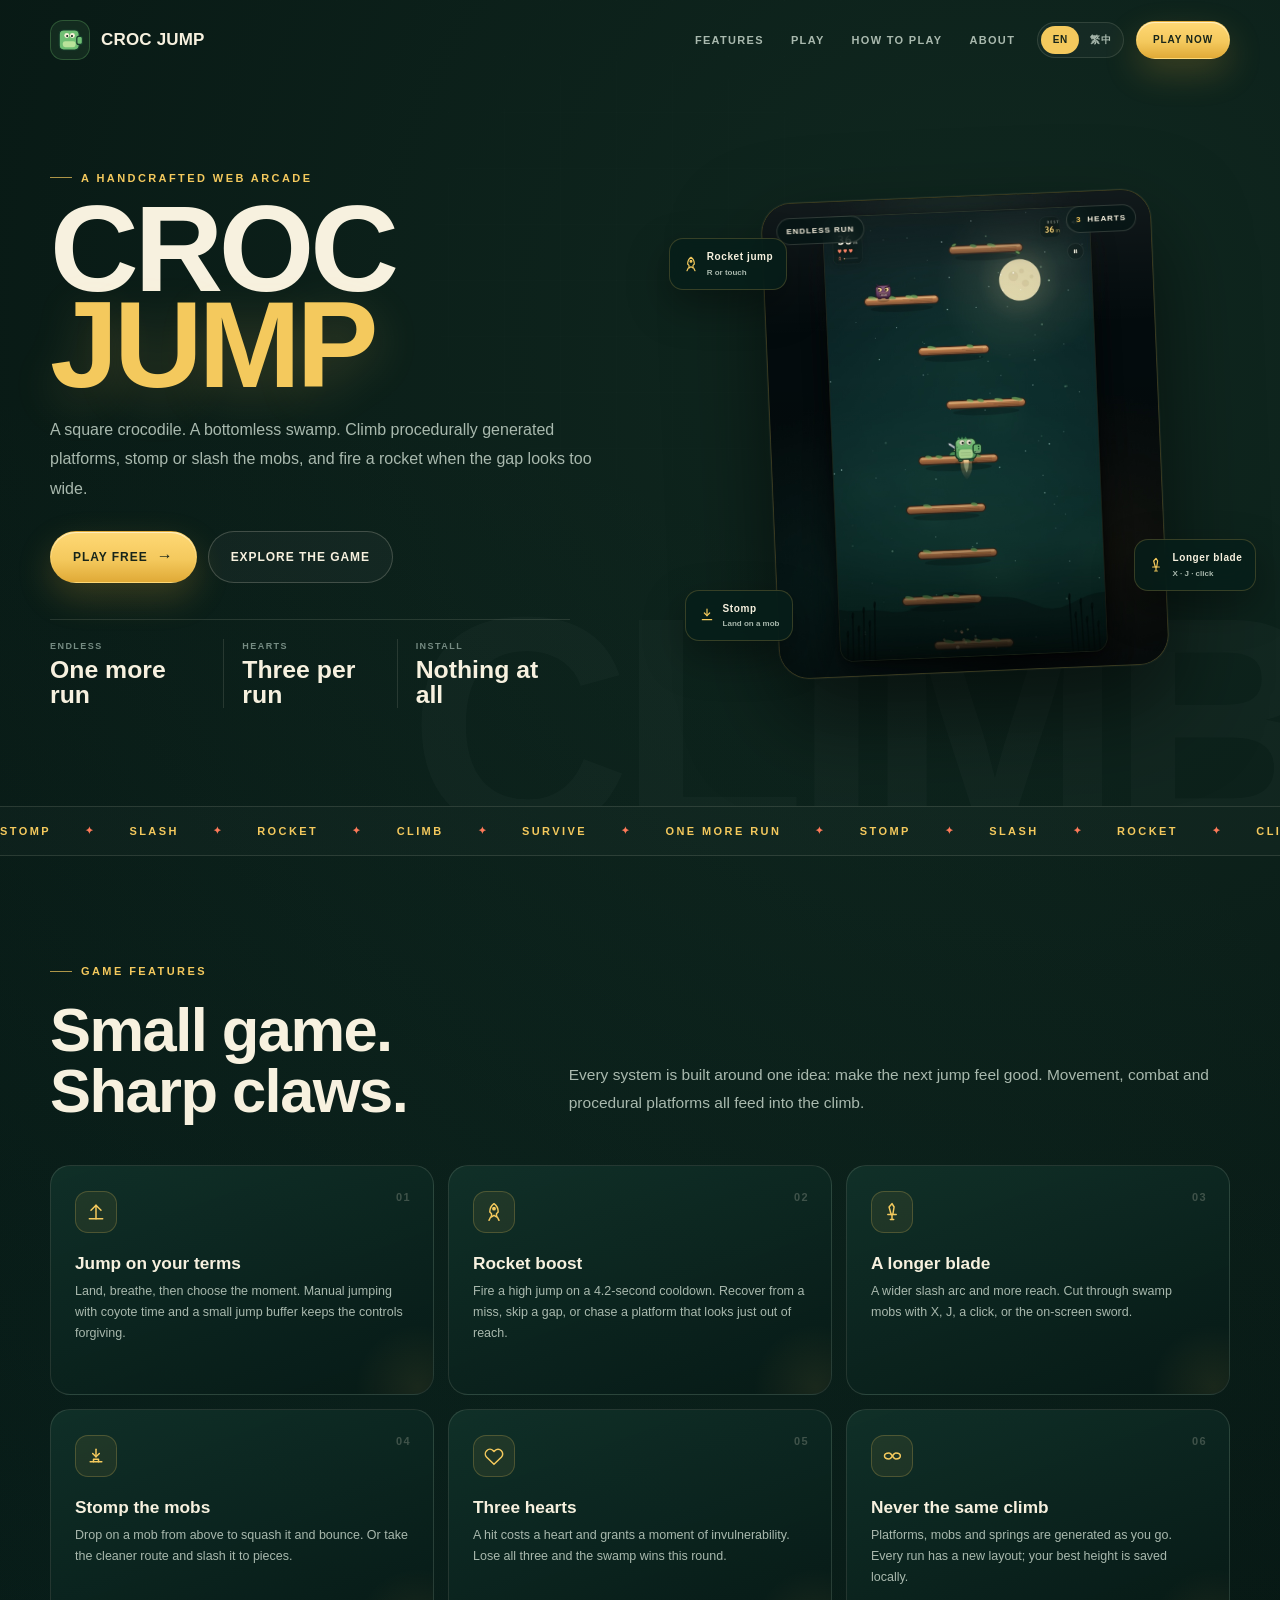
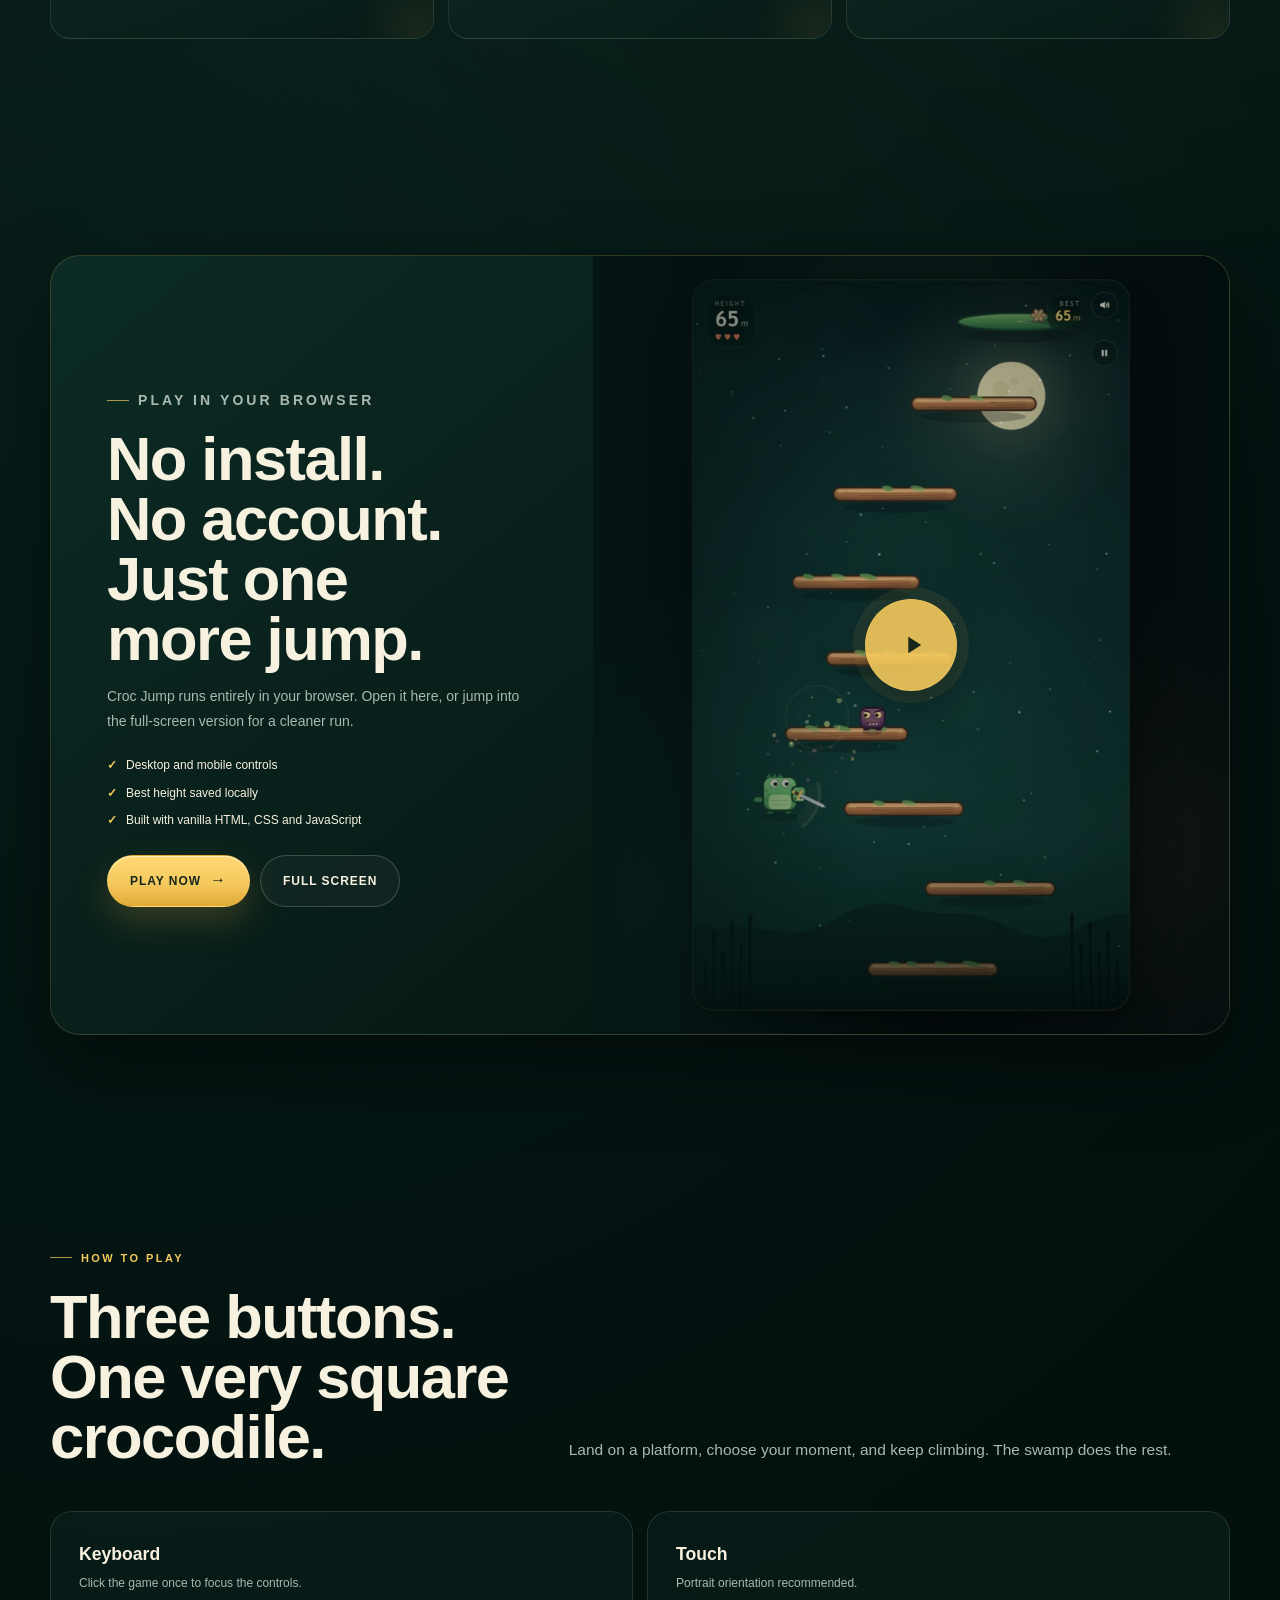
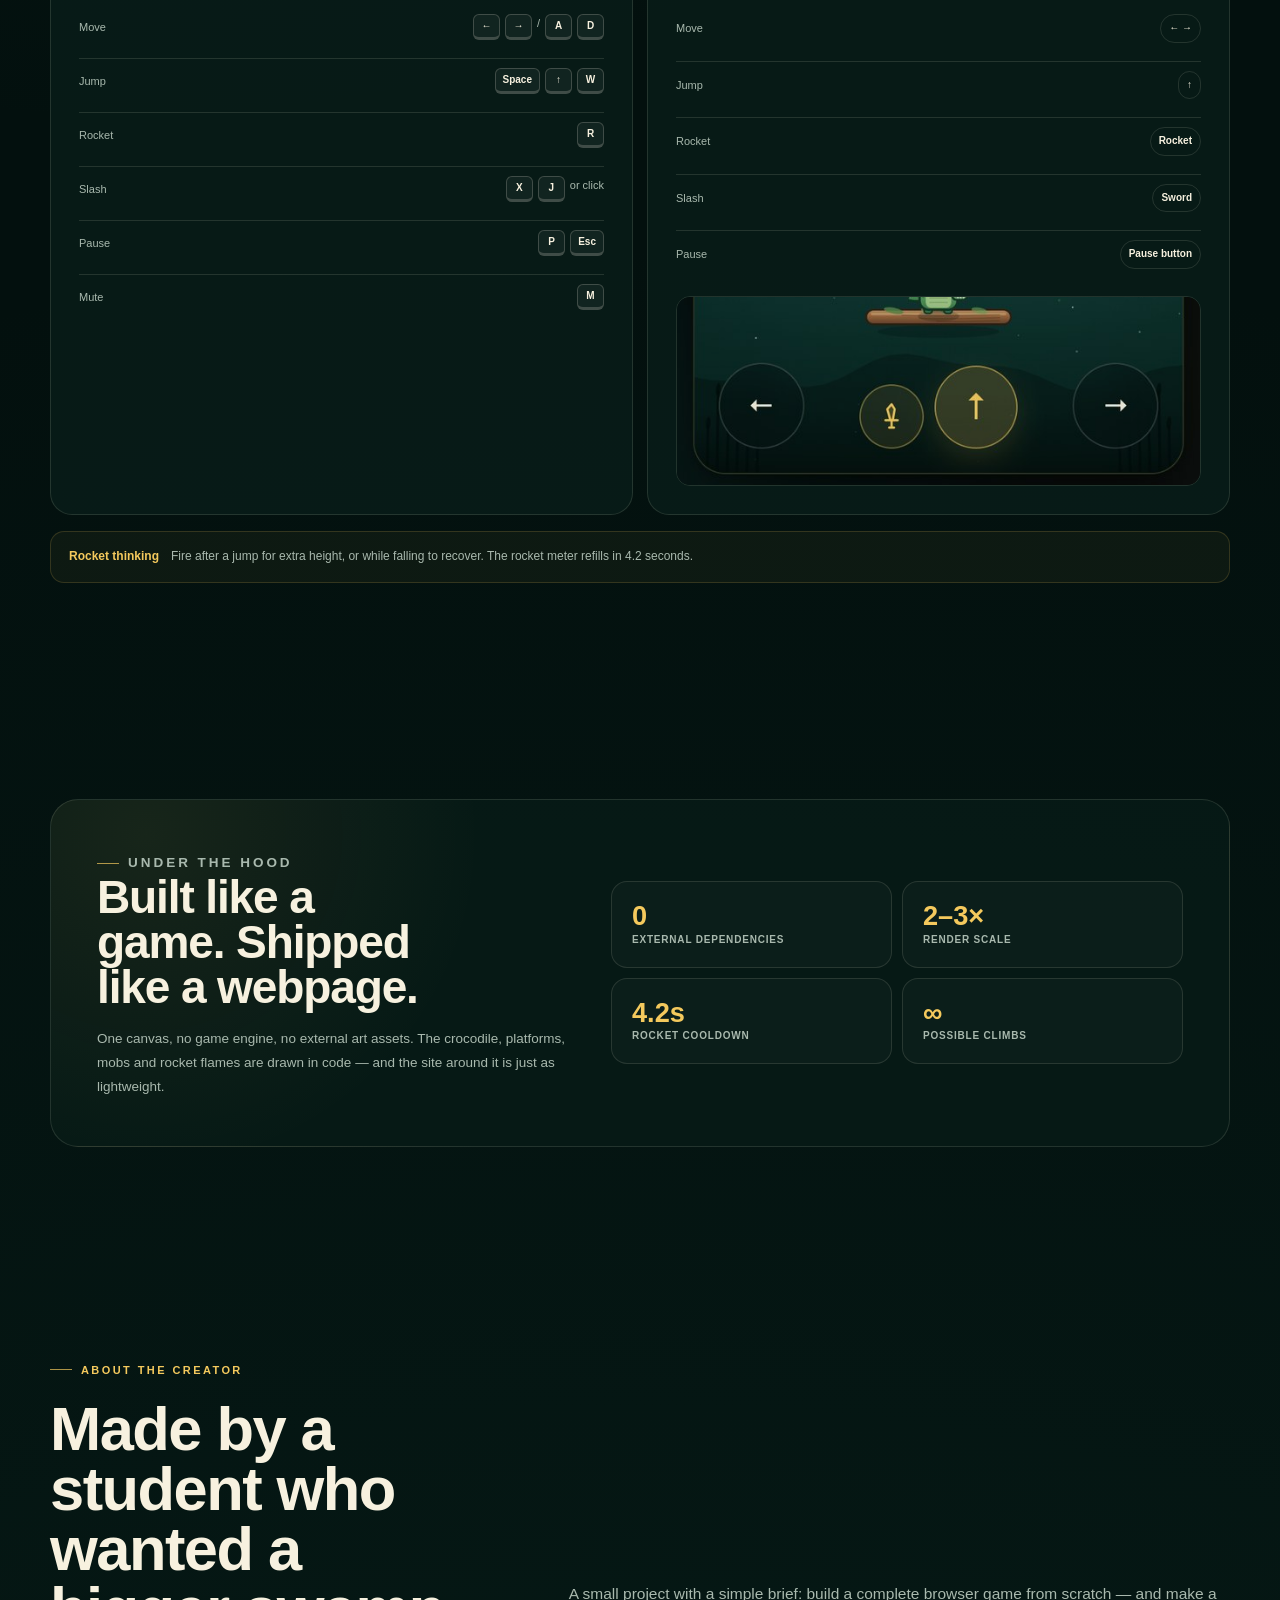
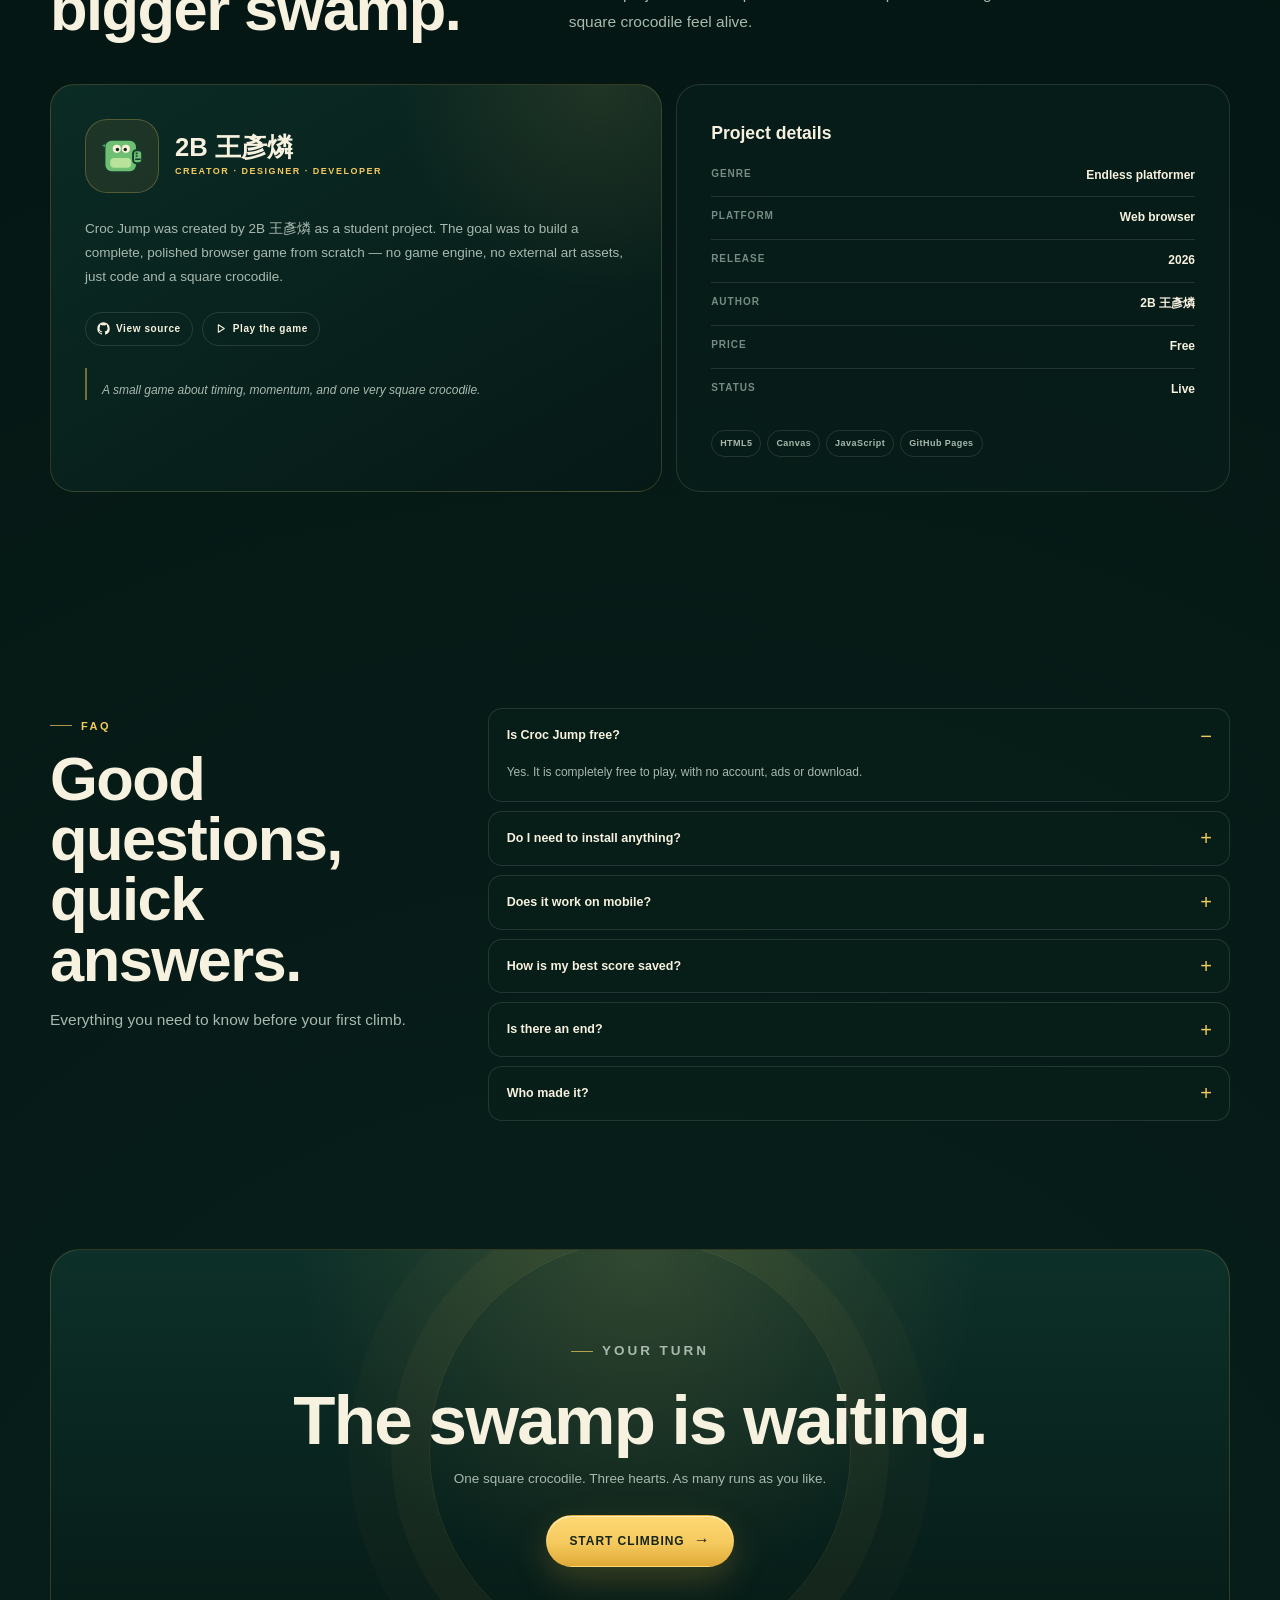
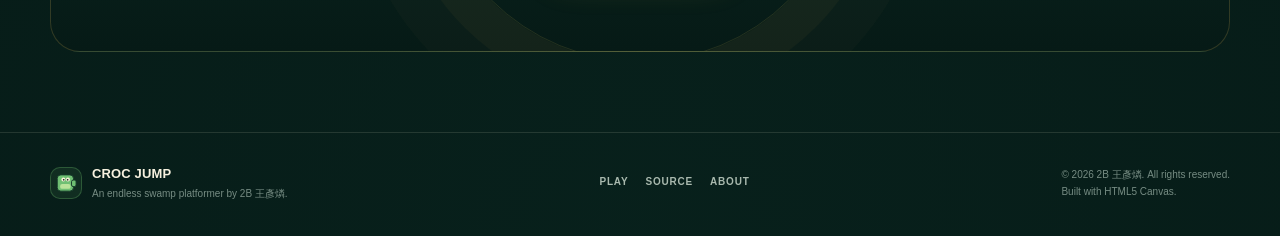
==== commit 092877cb: "Launch bilingual Croc Jump commercial site" ====
--- a/index.html
+++ b/index.html
@@ -1,3078 +1,466 @@
 <!DOCTYPE html>
 <html lang="en">
 <head>
-<meta charset="UTF-8">
-<meta name="viewport" content="width=device-width, initial-scale=1.0, maximum-scale=1.0, user-scalable=no">
-<meta name="author" content="2B Wong Yin Lun">
-<meta name="theme-color" content="#041413">
-<title>Croc Jump — Endless Swamp Ascent</title>
-<style>
-  :root {
-    --ink: #071513;
-    --ink-soft: #0b2521;
-    --cream: #f5efdc;
-    --cream-dim: rgba(245, 239, 220, 0.68);
-    --gold: #f4c95d;
-    --gold-deep: #e7b33e;
-    --coral: #ff7a59;
-    --green: #7ed37a;
-    --line: rgba(245, 239, 220, 0.14);
-    --card: rgba(8, 28, 26, 0.94);
-    --display: "Arial Rounded MT Bold", "Trebuchet MS", "Avenir Next", sans-serif;
-    --body: "Trebuchet MS", "Avenir Next", "Segoe UI", sans-serif;
+  <meta charset="UTF-8">
+  <meta name="viewport" content="width=device-width, initial-scale=1.0">
+  <title>Croc Jump — Endless Swamp Arcade</title>
+  <meta name="description" content="Croc Jump is a handcrafted endless platformer starring a square crocodile. Climb procedural swamp platforms, stomp or slash mobs, and fire a rocket high jump. Play free in your browser.">
+  <meta name="author" content="2B 王彥燐 (Wong Yin Lun)">
+  <meta name="theme-color" content="#03100e">
+  <link rel="canonical" href="https://s20250144-bit.github.io/Eason/">
+  <link rel="icon" href="assets/favicon.svg" type="image/svg+xml">
+  <meta property="og:type" content="website">
+  <meta property="og:title" content="Croc Jump — Endless Swamp Arcade">
+  <meta property="og:description" content="A square crocodile. A bottomless swamp. One more jump. Play Croc Jump free in your browser.">
+  <meta property="og:url" content="https://s20250144-bit.github.io/Eason/">
+  <meta property="og:image" content="https://s20250144-bit.github.io/Eason/assets/og.jpg">
+  <meta name="twitter:card" content="summary_large_image">
+  <meta name="twitter:image" content="https://s20250144-bit.github.io/Eason/assets/og.jpg">
+  <link rel="stylesheet" href="site.css">
+  <script type="application/ld+json">
+  {
+    "@context": "https://schema.org",
+    "@type": "VideoGame",
+    "name": "Croc Jump",
+    "alternateName": "鱷魚跳跳",
+    "description": "An endless swamp platformer starring a square crocodile. Stomp mobs, slash with a blade, and use a rocket boost to climb higher.",
+    "genre": "Platform game",
+    "gamePlatform": "Web browser",
+    "applicationCategory": "Game",
+    "operatingSystem": "Any modern web browser",
+    "url": "https://s20250144-bit.github.io/Eason/",
+    "image": "https://s20250144-bit.github.io/Eason/assets/og.jpg",
+    "author": {
+      "@type": "Person",
+      "name": "2B 王彥燐",
+      "alternateName": "Wong Yin Lun"
+    },
+    "offers": {
+      "@type": "Offer",
+      "price": "0",
+      "priceCurrency": "USD",
+      "availability": "https://schema.org/InStock"
+    }
   }
-
-  * { box-sizing: border-box; }
-
-  html, body {
-    height: 100%;
-    margin: 0;
-  }
-
-  body {
-    display: grid;
-    place-items: center;
-    overflow: hidden;
-    background:
-      radial-gradient(circle at 50% 16%, rgba(58, 132, 102, 0.22), transparent 34%),
-      radial-gradient(circle at 14% 82%, rgba(19, 74, 65, 0.32), transparent 36%),
-      radial-gradient(circle at 88% 76%, rgba(107, 76, 38, 0.16), transparent 32%),
-      #030b0c;
-    color: var(--cream);
-    font-family: var(--body);
-    -webkit-font-smoothing: antialiased;
-    overscroll-behavior: none;
-  }
-
-  body::before {
-    content: "";
-    position: fixed;
-    inset: 0;
-    pointer-events: none;
-    opacity: 0.5;
-    background-image:
-      linear-gradient(rgba(255, 255, 255, 0.018) 1px, transparent 1px),
-      linear-gradient(90deg, rgba(255, 255, 255, 0.018) 1px, transparent 1px);
-    background-size: 44px 44px;
-    -webkit-mask-image: radial-gradient(circle at 50% 45%, black, transparent 72%);
-    mask-image: radial-gradient(circle at 50% 45%, black, transparent 72%);
-  }
-
-  .game-shell {
-    position: relative;
-    width: min(94vw, calc(94vh * 3 / 5), 620px);
-    width: min(94vw, calc(94dvh * 3 / 5), 620px);
-    aspect-ratio: 3 / 5;
-    max-height: 94vh;
-    max-height: 94dvh;
-    overflow: hidden;
-    border-radius: 30px;
-    border: 1px solid rgba(244, 201, 93, 0.18);
-    background: #061817;
-    box-shadow:
-      0 38px 90px rgba(0, 0, 0, 0.62),
-      0 4px 20px rgba(0, 0, 0, 0.38),
-      inset 0 0 0 1px rgba(255, 255, 255, 0.035);
-    isolation: isolate;
-    user-select: none;
-    -webkit-user-select: none;
-    -webkit-tap-highlight-color: transparent;
-  }
-
-  canvas {
-    display: block;
-    width: 100%;
-    height: 100%;
-    touch-action: none;
-    outline: none;
-  }
-
-  /* ---------- HUD ---------- */
-  .hud {
-    position: absolute;
-    top: 0;
-    left: 0;
-    right: 0;
-    z-index: 5;
-    display: flex;
-    align-items: flex-start;
-    justify-content: space-between;
-    gap: 12px;
-    padding: 20px 68px 0 20px;
-    pointer-events: none;
-    opacity: 1;
-    transition: opacity 0.35s ease;
-  }
-
-  .game-shell[data-state="start"] .hud { opacity: 0; }
-
-  .stat {
-    display: flex;
-    flex-direction: column;
-    gap: 2px;
-    min-width: 0;
-    padding: 7px 10px 8px;
-    border: 1px solid rgba(245, 239, 220, 0.07);
-    border-radius: 14px;
-    background: rgba(4, 20, 18, 0.58);
-    box-shadow: 0 8px 24px rgba(0, 0, 0, 0.16);
-    text-shadow: 0 2px 14px rgba(0, 0, 0, 0.55);
-    backdrop-filter: blur(10px);
-    -webkit-backdrop-filter: blur(8px);
-  }
-
-  .stat-right { align-items: flex-end; padding-right: 0; }
-
-  .label {
-    font-size: 9px;
-    font-weight: 800;
-    letter-spacing: 0.24em;
-    text-transform: uppercase;
-    color: rgba(245, 239, 220, 0.52);
-  }
-
-  .value {
-    display: flex;
-    align-items: baseline;
-    gap: 3px;
-    font-size: 30px;
-    line-height: 1;
-    font-weight: 900;
-    letter-spacing: -0.02em;
-    color: var(--cream);
-    font-variant-numeric: tabular-nums;
-  }
-
-  .value small {
-    font-size: 12px;
-    font-weight: 700;
-    letter-spacing: 0;
-    opacity: 0.55;
-  }
-
-  .value.small { font-size: 20px; color: var(--gold); }
-
-  .hearts {
-    display: flex;
-    gap: 3px;
-    margin-top: 4px;
-    font-size: 10px;
-    line-height: 1;
-    letter-spacing: 0;
-    color: var(--coral);
-    text-shadow: 0 2px 8px rgba(0, 0, 0, 0.4);
-  }
-
-  .rocket-meter {
-    display: flex;
-    align-items: center;
-    gap: 4px;
-    width: 100%;
-    margin-top: 4px;
-    opacity: 0.82;
-  }
-
-  .rocket-meter svg {
-    width: 10px;
-    height: 10px;
-    flex: 0 0 auto;
-    color: var(--coral);
-  }
-
-  .rocket-track {
-    flex: 1;
-    height: 3px;
-    overflow: hidden;
-    border-radius: 999px;
-    background: rgba(245, 239, 220, 0.14);
-  }
-
-  .rocket-track i {
-    display: block;
-    width: 100%;
-    height: 100%;
-    border-radius: inherit;
-    background: linear-gradient(90deg, var(--coral), var(--gold));
-    transition: width 0.08s linear;
-  }
-
-  .rocket-meter.is-ready { opacity: 1; }
-
-  .heart { transition: opacity 0.2s ease, transform 0.2s ease; }
-  .heart.lost { opacity: 0.16; transform: scale(0.82); }
-
-  .sound-btn {
-    position: absolute;
-    top: 16px;
-    right: 16px;
-    z-index: 40;
-    display: grid;
-    place-items: center;
-    width: 38px;
-    height: 38px;
-    padding: 0;
-    border: 1px solid rgba(245, 239, 220, 0.16);
-    border-radius: 50%;
-    background: rgba(4, 20, 18, 0.46);
-    color: var(--cream);
-    cursor: pointer;
-    backdrop-filter: blur(10px);
-    -webkit-backdrop-filter: blur(10px);
-    transition: background 0.2s ease, transform 0.2s ease;
-  }
-
-  .sound-btn:hover { background: rgba(244, 201, 93, 0.16); transform: translateY(-1px); }
-  .sound-btn svg { width: 18px; height: 18px; display: block; }
-  .sound-btn .slash { display: none; }
-  .sound-btn.is-muted .waves { display: none; }
-  .sound-btn.is-muted .slash { display: block; }
-
-  .pause-btn {
-    top: 84px;
-    display: none;
-  }
-
-  .game-shell[data-state="playing"] .pause-btn { display: grid; }
-
-  /* ---------- Overlays ---------- */
-  .overlay {
-    position: absolute;
-    inset: 0;
-    z-index: 20;
-    display: flex;
-    align-items: center;
-    justify-content: center;
-    padding: 24px;
-    background:
-      linear-gradient(180deg, rgba(2, 12, 11, 0.28), rgba(2, 12, 11, 0.84));
-    opacity: 1;
-    visibility: visible;
-    pointer-events: auto;
-    transition: opacity 0.35s ease, visibility 0.35s ease;
-  }
-
-  .overlay.is-hidden {
-    opacity: 0;
-    visibility: hidden;
-    pointer-events: none;
-  }
-
-  .card {
-    position: relative;
-    width: 100%;
-    max-width: 420px;
-    max-height: calc(100% - 24px);
-    overflow-y: auto;
-    padding: 26px 24px 22px;
-    border: 1px solid rgba(244, 201, 93, 0.16);
-    border-radius: 26px;
-    background:
-      radial-gradient(circle at 82% 0%, rgba(85, 151, 111, 0.16), transparent 34%),
-      linear-gradient(180deg, rgba(12, 38, 34, 0.95), rgba(5, 21, 20, 0.97));
-    box-shadow:
-      0 28px 70px rgba(0, 0, 0, 0.52),
-      inset 0 1px 0 rgba(255, 255, 255, 0.055);
-    backdrop-filter: blur(18px);
-    -webkit-backdrop-filter: blur(18px);
-  }
-
-  .overlay:not(.is-hidden) .card {
-    animation: cardIn 0.45s cubic-bezier(0.2, 0.8, 0.2, 1) both;
-  }
-
-  @keyframes cardIn {
-    from { opacity: 0; transform: translateY(18px) scale(0.98); }
-    to { opacity: 1; transform: translateY(0) scale(1); }
-  }
-
-  .brand-row {
-    display: flex;
-    align-items: center;
-    gap: 10px;
-    margin-bottom: 14px;
-  }
-
-  .mini-croc {
-    display: grid;
-    place-items: center;
-    width: 46px;
-    height: 46px;
-    flex: 0 0 auto;
-    border-radius: 15px;
-    background: rgba(126, 211, 122, 0.12);
-    border: 1px solid rgba(126, 211, 122, 0.22);
-    box-shadow: inset 0 1px 0 rgba(255, 255, 255, 0.07);
-  }
-
-  .mini-croc svg { width: 38px; height: 38px; display: block; }
-
-  .kicker {
-    font-size: 10px;
-    font-weight: 900;
-    letter-spacing: 0.2em;
-    text-transform: uppercase;
-    color: var(--gold);
-  }
-
-  h1 {
-    margin: 0 0 12px;
-    font-family: var(--display);
-    font-size: clamp(54px, 13.5vw, 78px);
-    font-weight: 900;
-    line-height: 0.8;
-    letter-spacing: -0.015em;
-    color: var(--cream);
-    text-transform: uppercase;
-    text-shadow: 0 8px 30px rgba(0, 0, 0, 0.35);
-  }
-
-  h1 .accent {
-    display: block;
-    color: var(--gold);
-    text-shadow: 0 8px 32px rgba(244, 201, 93, 0.22);
-  }
-
-  h2 {
-    margin: 0 0 8px;
-    font-family: var(--display);
-    font-size: clamp(46px, 12vw, 64px);
-    font-weight: 900;
-    line-height: 0.85;
-    letter-spacing: -0.01em;
-    text-transform: uppercase;
-    color: var(--gold);
-  }
-
-  .lede {
-    margin: 0 0 22px;
-    max-width: 320px;
-    font-size: 13px;
-    line-height: 1.55;
-    color: var(--cream-dim);
-  }
-
-  .btn {
-    position: relative;
-    display: flex;
-    align-items: center;
-    justify-content: center;
-    gap: 10px;
-    width: 100%;
-    min-height: 54px;
-    padding: 0 20px;
-    border: 0;
-    border-radius: 999px;
-    font-family: var(--body);
-    font-size: 13px;
-    font-weight: 900;
-    letter-spacing: 0.08em;
-    text-transform: uppercase;
-    cursor: pointer;
-    transition: transform 0.16s ease, box-shadow 0.16s ease, background 0.16s ease;
-  }
-
-  .btn.primary {
-    color: #17261b;
-    background: linear-gradient(180deg, #ffd875, var(--gold) 52%, var(--gold-deep));
-    box-shadow:
-      0 12px 26px rgba(231, 179, 62, 0.24),
-      inset 0 1px 0 rgba(255, 255, 255, 0.55);
-  }
-
-  .btn.primary:hover { transform: translateY(-2px); box-shadow: 0 16px 32px rgba(231, 179, 62, 0.3), inset 0 1px 0 rgba(255, 255, 255, 0.6); }
-  .btn.primary:active { transform: translateY(0) scale(0.986); }
-
-  .btn .arrow {
-    display: inline-block;
-    font-size: 16px;
-    line-height: 1;
-    transform: translateY(-1px);
-  }
-
-  .btn.ghost {
-    margin-top: 9px;
-    min-height: 44px;
-    color: rgba(245, 239, 220, 0.72);
-    background: rgba(255, 255, 255, 0.035);
-    border: 1px solid rgba(245, 239, 220, 0.14);
-    font-size: 11px;
-  }
-
-  .btn.ghost:hover { background: rgba(255, 255, 255, 0.07); color: var(--cream); }
-
-  .start-meta {
-    display: flex;
-    align-items: center;
-    justify-content: space-between;
-    gap: 10px;
-    flex-wrap: wrap;
-    margin-top: 16px;
-  }
-
-  .best-chip {
-    display: inline-flex;
-    align-items: center;
-    gap: 6px;
-    padding: 7px 10px;
-    border: 1px solid rgba(244, 201, 93, 0.18);
-    border-radius: 999px;
-    background: rgba(244, 201, 93, 0.06);
-    font-size: 9px;
-    font-weight: 800;
-    letter-spacing: 0.13em;
-    text-transform: uppercase;
-    color: rgba(245, 239, 220, 0.58);
-    white-space: nowrap;
-  }
-
-  .best-chip b { color: var(--gold); font-size: 10px; letter-spacing: 0.02em; text-transform: none; }
-
-  .controls-hint {
-    display: flex;
-    align-items: center;
-    gap: 4px;
-    flex-wrap: wrap;
-    font-size: 10px;
-    color: rgba(245, 239, 220, 0.52);
-  }
-
-  .touch-hint, .touch-only { display: none; }
-
-  @media (hover: none), (pointer: coarse) {
-    .keyboard-hint, .desktop-only { display: none; }
-    .touch-hint { display: flex; }
-    .touch-only { display: inline; }
-  }
-
-  kbd {
-    display: inline-grid;
-    place-items: center;
-    min-width: 21px;
-    height: 21px;
-    padding: 0 5px;
-    border: 1px solid rgba(245, 239, 220, 0.18);
-    border-bottom-width: 2px;
-    border-radius: 5px;
-    background: rgba(255, 255, 255, 0.045);
-    color: rgba(245, 239, 220, 0.82);
-    font-family: var(--body);
-    font-size: 10px;
-    font-weight: 800;
-    line-height: 1;
-  }
-
-  .auto-note {
-    margin: 13px 0 0;
-    text-align: center;
-    font-size: 10px;
-    line-height: 1.4;
-    color: rgba(245, 239, 220, 0.38);
-  }
-
-  .credit {
-    margin: 10px 0 0;
-    text-align: center;
-    font-size: 9px;
-    font-weight: 700;
-    letter-spacing: 0.14em;
-    text-transform: uppercase;
-    color: rgba(245, 239, 220, 0.3);
-  }
-
-  .score-grid {
-    display: grid;
-    grid-template-columns: 1fr 1fr;
-    gap: 10px;
-    margin: 20px 0 16px;
-  }
-
-  .score-tile {
-    padding: 13px 12px 11px;
-    border: 1px solid rgba(245, 239, 220, 0.1);
-    border-radius: 15px;
-    background: rgba(255, 255, 255, 0.035);
-    text-align: center;
-  }
-
-  .score-tile span {
-    display: block;
-    margin-bottom: 4px;
-    font-size: 8px;
-    font-weight: 900;
-    letter-spacing: 0.2em;
-    text-transform: uppercase;
-    color: rgba(245, 239, 220, 0.45);
-  }
-
-  .score-tile b {
-    display: block;
-    font-family: var(--display);
-    font-size: 28px;
-    line-height: 1;
-    color: var(--cream);
-    font-variant-numeric: tabular-nums;
-  }
-
-  .score-tile.best b { color: var(--gold); }
-
-  .new-best {
-    margin: -2px 0 14px;
-    text-align: center;
-    font-size: 9px;
-    font-weight: 900;
-    letter-spacing: 0.24em;
-    text-transform: uppercase;
-    color: var(--gold);
-    animation: glowPulse 1.4s ease-in-out infinite;
-  }
-
-  .new-best.is-hidden { display: none; }
-
-  .run-stats {
-    margin: -3px 0 14px;
-    text-align: center;
-    font-size: 10px;
-    line-height: 1.45;
-    color: rgba(245, 239, 220, 0.48);
-  }
-
-  .over-card.chomped h2 { color: var(--coral); }
-
-  @keyframes glowPulse {
-    0%, 100% { opacity: 0.62; }
-    50% { opacity: 1; }
-  }
-
-  /* ---------- Touch controls ---------- */
-  .touch-controls {
-    position: absolute;
-    left: 0;
-    right: 0;
-    bottom: 18px;
-    z-index: 6;
-    display: none;
-    align-items: flex-end;
-    justify-content: space-between;
-    padding: 0 18px;
-    pointer-events: none;
-  }
-
-  .touch-btn {
-    display: grid;
-    place-items: center;
-    width: 64px;
-    height: 64px;
-    padding: 0;
-    border: 1px solid rgba(245, 239, 220, 0.18);
-    border-radius: 50%;
-    background: rgba(4, 20, 18, 0.42);
-    color: var(--cream);
-    font-family: var(--body);
-    font-size: 20px;
-    font-weight: 900;
-    line-height: 1;
-    cursor: pointer;
-    pointer-events: auto;
-    touch-action: none;
-    backdrop-filter: blur(10px);
-    -webkit-backdrop-filter: blur(10px);
-    transition: background 0.12s ease, color 0.12s ease, transform 0.12s ease;
-  }
-
-  .touch-btn.is-down {
-    background: var(--gold);
-    border-color: var(--gold);
-    color: #17261b;
-    transform: scale(0.95);
-  }
-
-  .touch-actions {
-    display: flex;
-    flex-direction: row;
-    align-items: flex-end;
-    gap: 8px;
-    pointer-events: none;
-  }
-
-  .touch-actions .touch-btn { pointer-events: auto; }
-
-  .attack-btn {
-    width: 48px;
-    height: 48px;
-    border-color: rgba(244, 201, 93, 0.42);
-    background: rgba(244, 201, 93, 0.1);
-    color: var(--gold);
-  }
-
-  .attack-btn svg { width: 22px; height: 22px; display: block; }
-
-  .jump-btn {
-    width: 62px;
-    height: 62px;
-    border-color: rgba(244, 201, 93, 0.58);
-    background: rgba(244, 201, 93, 0.2);
-    color: var(--gold);
-    font-size: 25px;
-    box-shadow: 0 8px 24px rgba(244, 201, 93, 0.14);
-  }
-
-  .rocket-btn {
-    width: 48px;
-    height: 48px;
-    border-color: rgba(255, 122, 89, 0.48);
-    background: rgba(255, 122, 89, 0.11);
-    color: #ff9f82;
-  }
-
-  .rocket-btn svg { width: 22px; height: 22px; display: block; }
-  .rocket-btn.is-cooling { opacity: 0.34; filter: saturate(0.45); }
-
-  @media (hover: none), (pointer: coarse), (max-width: 720px) {
-    .game-shell[data-state="playing"] .touch-controls { display: flex; }
-  }
-
-  /* ---------- Small screens ---------- */
-  @media (max-height: 740px) {
-    .overlay { padding: 16px; }
-    .card { padding: 20px 18px 17px; border-radius: 22px; }
-    .brand-row { margin-bottom: 10px; }
-    .lede { margin-bottom: 16px; font-size: 12px; }
-    h1 { font-size: clamp(48px, 12vw, 64px); }
-    h2 { font-size: clamp(42px, 10vw, 54px); }
-    .start-meta { margin-top: 12px; }
-    .auto-note { margin-top: 9px; }
-    .score-grid { margin: 14px 0 12px; }
-    .btn { min-height: 48px; }
-  }
-
-  @media (max-width: 420px) {
-    .game-shell { border-radius: 24px; }
-    .hud { padding: 16px 58px 0 16px; }
-    .value { font-size: 26px; }
-    .value.small { font-size: 18px; }
-    .stat { padding: 5px 8px 6px; }
-    .sound-btn { top: 12px; right: 12px; width: 34px; height: 34px; }
-    .pause-btn { top: 74px; }
-    .stat-right { padding-right: 0; }
-    .overlay { padding: 14px; }
-    .card { padding: 20px 17px 17px; }
-    .kicker { font-size: 9px; }
-    .controls-hint { font-size: 9px; }
-  }
-
-  @media (max-width: 360px) {
-    .touch-controls { padding: 0 10px; }
-    .touch-btn { width: 54px; height: 54px; }
-    .attack-btn, .rocket-btn { width: 42px; height: 42px; }
-    .jump-btn { width: 58px; height: 58px; }
-    .touch-actions { gap: 6px; }
-  }
-
-  @media (prefers-reduced-motion: reduce) {
-    *, *::before, *::after {
-      animation-duration: 0.001ms !important;
-      animation-iteration-count: 1 !important;
-      scroll-behavior: auto !important;
-    }
-    .btn, .sound-btn { transition: none; }
-  }
-
-  .rotate-hint {
-    position: fixed;
-    inset: 0;
-    z-index: 100;
-    display: none;
-    align-items: center;
-    justify-content: center;
-    padding: 24px;
-    background: #04110f;
-    color: var(--cream);
-    text-align: center;
-    font-size: 15px;
-    line-height: 1.5;
-  }
-
-  @media (orientation: landscape) and (max-height: 520px) {
-    .rotate-hint { display: flex; }
-    .game-shell { visibility: hidden; }
-  }
-
-  button:focus-visible {
-    outline: 2px solid var(--gold);
-    outline-offset: 3px;
-  }
-</style>
+  </script>
 </head>
 <body>
-  <main class="game-shell" id="gameShell" data-state="start">
-    <canvas id="game" width="540" height="900" aria-label="Croc Jump: an endless platform jumping game. Use left and right arrow keys or A and D to steer the square crocodile."></canvas>
-
-    <div class="hud">
-      <div class="stat">
-        <span class="label">Height</span>
-        <span class="value"><b id="score">0</b><small>m</small></span>
-        <div class="hearts" id="hearts" aria-label="Health: 3 hearts">
-          <span class="heart">♥</span><span class="heart">♥</span><span class="heart">♥</span>
-        </div>
-        <div class="rocket-meter is-ready" id="rocketMeter" aria-label="Rocket ready">
-          <svg viewBox="0 0 24 24" fill="none" stroke="currentColor" stroke-width="1.8" stroke-linecap="round" stroke-linejoin="round" aria-hidden="true">
-            <path d="M12 2c3 2 5 6 5 10l-2 2v4l-3-2-3 2v-4l-2-2c0-4 2-8 5-10Z"></path>
-            <circle cx="12" cy="8" r="1.4" fill="currentColor"></circle>
-            <path d="M8 18l-2 4M16 18l2 4"></path>
+  <a class="skip-link" href="#main" data-i18n="a11y.skip">Skip to content</a>
+
+  <header class="site-header" id="siteHeader">
+    <div class="container nav">
+      <a class="brand" href="#top" aria-label="Croc Jump home" data-i18n-aria="a11y.home">
+        <span class="brand-mark" aria-hidden="true">
+          <svg viewBox="0 0 80 80" fill="none">
+            <rect x="13" y="15" width="50" height="50" rx="11" fill="#6FBF73" stroke="#163A2B" stroke-width="3"></rect>
+            <rect x="22" y="43" width="32" height="15" rx="6" fill="#B9E39A"></rect>
+            <rect x="57" y="31" width="14" height="20" rx="5" fill="#6FBF73" stroke="#163A2B" stroke-width="3"></rect>
+            <circle cx="32" cy="29" r="6.2" fill="#F8F1D8"></circle>
+            <circle cx="46" cy="29" r="6.2" fill="#F8F1D8"></circle>
+            <circle cx="33" cy="30" r="2.6" fill="#10251C"></circle>
+            <circle cx="45" cy="30" r="2.6" fill="#10251C"></circle>
           </svg>
-          <span class="rocket-track"><i id="rocketFill"></i></span>
-        </div>
-      </div>
-      <div class="stat stat-right">
-        <span class="label">Best</span>
-        <span class="value small"><b id="best">0</b><small>m</small></span>
+        </span>
+        <span class="brand-name">Croc Jump</span>
+      </a>
+
+      <nav class="nav-links" aria-label="Main navigation" data-i18n-aria="a11y.nav">
+        <a href="#features" data-i18n="nav.features">Features</a>
+        <a href="#play" data-i18n="nav.play">Play</a>
+        <a href="#how" data-i18n="nav.how">How to play</a>
+        <a href="#about" data-i18n="nav.about">About</a>
+      </nav>
+
+      <div class="nav-actions">
+        <button class="menu-toggle" type="button" aria-expanded="false" aria-controls="mobileNav" aria-label="Open menu" data-i18n-aria="a11y.menu">
+          <span></span><span></span><span></span>
+        </button>
+        <div class="lang-switch" role="group" aria-label="Language" data-i18n-aria="a11y.language">
+          <button type="button" data-lang="en" aria-pressed="true">EN</button>
+          <button type="button" data-lang="zh-Hant" aria-pressed="false">繁中</button>
+        </div>
+        <button class="btn btn-primary btn-small" type="button" data-open-game data-i18n="nav.playNow">Play now</button>
       </div>
     </div>
-
-    <button class="sound-btn" id="muteBtn" type="button" aria-label="Mute sound" aria-pressed="false" title="Mute sound (M)">
-      <svg viewBox="0 0 24 24" fill="none" stroke="currentColor" stroke-width="2" stroke-linecap="round" stroke-linejoin="round" aria-hidden="true">
-        <path d="M4 9h4l5-4v14l-5-4H4z" fill="currentColor" stroke="none"></path>
-        <path class="waves" d="M16 9.5a4 4 0 0 1 0 5"></path>
-        <path class="waves" d="M18.5 7a7.5 7.5 0 0 1 0 10"></path>
-        <path class="slash" d="M16 9l6 6M22 9l-6 6"></path>
-      </svg>
-    </button>
-
-    <button class="sound-btn pause-btn" id="pauseBtn" type="button" aria-label="Pause game" title="Pause game (P)">
-      <svg viewBox="0 0 24 24" fill="currentColor" aria-hidden="true">
-        <rect x="7" y="6" width="3.6" height="12" rx="1.2"></rect>
-        <rect x="13.4" y="6" width="3.6" height="12" rx="1.2"></rect>
-      </svg>
-    </button>
-
-    <div class="touch-controls" id="touchControls" aria-hidden="true">
-      <button class="touch-btn" id="leftBtn" type="button" aria-label="Move left">←</button>
-      <div class="touch-actions">
-        <button class="touch-btn attack-btn" id="attackBtn" type="button" aria-label="Attack with blade">
-          <svg viewBox="0 0 24 24" fill="none" stroke="currentColor" stroke-width="1.8" stroke-linecap="round" stroke-linejoin="round" aria-hidden="true">
-            <path d="M12 2 14.5 6 13 15h-2L8.5 6 12 2Z" fill="currentColor" fill-opacity="0.18"></path>
-            <path d="M7 15h10"></path>
-            <path d="M12 15v5"></path>
-            <path d="M10 21h4"></path>
-          </svg>
-        </button>
-        <button class="touch-btn jump-btn" id="jumpBtn" type="button" aria-label="Jump">↑</button>
-        <button class="touch-btn rocket-btn" id="rocketBtn" type="button" aria-label="Rocket boost">
-          <svg viewBox="0 0 24 24" fill="none" stroke="currentColor" stroke-width="1.8" stroke-linecap="round" stroke-linejoin="round" aria-hidden="true">
-            <path d="M12 2c3 2 5 6 5 10l-2 2v4l-3-2-3 2v-4l-2-2c0-4 2-8 5-10Z"></path>
-            <circle cx="12" cy="8" r="1.4" fill="currentColor"></circle>
-            <path d="M8 18l-2 4M16 18l2 4"></path>
-          </svg>
-        </button>
-      </div>
-      <button class="touch-btn" id="rightBtn" type="button" aria-label="Move right">→</button>
+    <nav class="mobile-nav" id="mobileNav" aria-label="Mobile navigation" data-i18n-aria="a11y.mobileNav">
+      <a href="#features" data-i18n="nav.features">Features</a>
+      <a href="#play" data-i18n="nav.play">Play</a>
+      <a href="#how" data-i18n="nav.how">How to play</a>
+      <a href="#about" data-i18n="nav.about">About</a>
+    </nav>
+  </header>
+
+  <main id="main" tabindex="-1">
+    <section class="hero" id="top">
+      <div class="container hero-grid">
+        <div class="hero-copy">
+          <p class="kicker" data-i18n="hero.kicker">A handcrafted web arcade</p>
+          <h1 aria-label="Croc Jump"><span data-i18n="hero.title1">Croc</span><span class="accent" data-i18n="hero.title2">Jump</span></h1>
+          <p class="hero-lede" data-i18n="hero.lede">A square crocodile. A bottomless swamp. Climb procedurally generated platforms, stomp or slash the mobs, and fire a rocket when the gap looks too wide.</p>
+          <div class="hero-actions">
+            <button class="btn btn-primary" type="button" data-open-game><span data-i18n="hero.play">Play free</span><span class="arrow">→</span></button>
+            <a class="btn btn-ghost" href="#features" data-i18n="hero.explore">Explore the game</a>
+          </div>
+          <dl class="hero-stats">
+            <div class="hero-stat">
+              <dt data-i18n="hero.stat1Label">Endless</dt>
+              <dd data-i18n="hero.stat1Value">One more run</dd>
+            </div>
+            <div class="hero-stat">
+              <dt data-i18n="hero.stat2Label">Hearts</dt>
+              <dd data-i18n="hero.stat2Value">Three per run</dd>
+            </div>
+            <div class="hero-stat">
+              <dt data-i18n="hero.stat3Label">Install</dt>
+              <dd data-i18n="hero.stat3Value">Nothing at all</dd>
+            </div>
+          </dl>
+        </div>
+
+        <div class="hero-visual">
+          <div class="game-card">
+            <img src="assets/hero.jpg" width="1200" height="1467" alt="Croc Jump gameplay showing the square crocodile, rocket flame, mobs and platforms." data-i18n-alt="hero.imageAlt" fetchpriority="high">
+            <div class="game-card-top" aria-hidden="true">
+              <span class="mini-pill" data-i18n="hero.cardRun">Endless run</span>
+              <span class="mini-pill"><b>3</b> <span data-i18n="hero.cardHearts">hearts</span></span>
+            </div>
+          </div>
+          <div class="float-tag rocket" aria-hidden="true">
+            <svg viewBox="0 0 24 24" fill="none" stroke="currentColor" stroke-width="1.8" stroke-linecap="round" stroke-linejoin="round"><path d="M12 2c3 2 5 6 5 10l-2 2v4l-3-2-3 2v-4l-2-2c0-4 2-8 5-10Z"></path><circle cx="12" cy="8" r="1.4" fill="currentColor"></circle><path d="M8 18l-2 4M16 18l2 4"></path></svg>
+            <span><span data-i18n="hero.tagRocket">Rocket jump</span><small data-i18n="hero.tagRocketSub">R or touch</small></span>
+          </div>
+          <div class="float-tag blade" aria-hidden="true">
+            <svg viewBox="0 0 24 24" fill="none" stroke="currentColor" stroke-width="1.8" stroke-linecap="round" stroke-linejoin="round"><path d="M12 2 14.5 6 13 15h-2L8.5 6 12 2Z"></path><path d="M7 15h10"></path><path d="M12 15v5"></path><path d="M10 21h4"></path></svg>
+            <span><span data-i18n="hero.tagBlade">Longer blade</span><small data-i18n="hero.tagBladeSub">X · J · click</small></span>
+          </div>
+          <div class="float-tag stomp" aria-hidden="true">
+            <svg viewBox="0 0 24 24" fill="none" stroke="currentColor" stroke-width="1.8" stroke-linecap="round" stroke-linejoin="round"><path d="M12 3v10"></path><path d="m8 9 4 4 4-4"></path><path d="M5 19h14"></path></svg>
+            <span><span data-i18n="hero.tagStomp">Stomp</span><small data-i18n="hero.tagStompSub">Land on a mob</small></span>
+          </div>
+        </div>
+      </div>
+    </section>
+
+    <div class="marquee" aria-hidden="true">
+      <div class="marquee-track">
+        <span data-i18n="marquee.stomp">Stomp</span><span data-i18n="marquee.slash">Slash</span><span data-i18n="marquee.rocket">Rocket</span><span data-i18n="marquee.climb">Climb</span><span data-i18n="marquee.survive">Survive</span><span data-i18n="marquee.replay">One more run</span>
+        <span data-i18n="marquee.stomp">Stomp</span><span data-i18n="marquee.slash">Slash</span><span data-i18n="marquee.rocket">Rocket</span><span data-i18n="marquee.climb">Climb</span><span data-i18n="marquee.survive">Survive</span><span data-i18n="marquee.replay">One more run</span>
+      </div>
     </div>
 
-    <!-- Start -->
-    <div class="overlay" id="startOverlay" role="dialog" aria-modal="true" aria-labelledby="startTitle">
-      <div class="card start-card">
-        <div class="brand-row">
-          <div class="mini-croc" aria-hidden="true">
-            <svg viewBox="0 0 80 80" fill="none">
-              <rect x="13" y="15" width="50" height="50" rx="11" fill="#6FBF73" stroke="#163A2B" stroke-width="3"></rect>
-              <rect x="22" y="43" width="32" height="15" rx="6" fill="#B9E39A"></rect>
-              <rect x="57" y="31" width="14" height="20" rx="5" fill="#6FBF73" stroke="#163A2B" stroke-width="3"></rect>
-              <circle cx="32" cy="29" r="6.2" fill="#F8F1D8"></circle>
-              <circle cx="46" cy="29" r="6.2" fill="#F8F1D8"></circle>
-              <circle cx="33" cy="30" r="2.6" fill="#10251C"></circle>
-              <circle cx="45" cy="30" r="2.6" fill="#10251C"></circle>
-              <path d="M62 36h1M62 40h1" stroke="#163A2B" stroke-width="2.4" stroke-linecap="round"></path>
-              <path d="M61 45h7" stroke="#163A2B" stroke-width="2" stroke-linecap="round"></path>
-              <path d="M64 45l1.5 3 1.5-3" fill="#F8F1D8"></path>
-              <path d="M14 20l-7 4 7 4" fill="#4D9A5A" stroke="#163A2B" stroke-width="2.5" stroke-linejoin="round"></path>
-            </svg>
-          </div>
+    <section class="section" id="features">
+      <div class="container">
+        <div class="section-head reveal">
+          <p class="kicker" data-i18n="features.kicker">Game features</p>
+          <h2 data-i18n="features.title">Small game. Sharp claws.</h2>
+          <p class="section-lede" data-i18n="features.lede">Every system is built around one idea: make the next jump feel good. Movement, combat and procedural platforms all feed into the climb.</p>
+        </div>
+
+        <div class="feature-grid">
+          <article class="feature-card reveal">
+            <span class="feature-num">01</span>
+            <div class="feature-icon"><svg viewBox="0 0 24 24" fill="none" stroke="currentColor" stroke-width="1.8" stroke-linecap="round" stroke-linejoin="round"><path d="M12 20V4"></path><path d="m6 10 6-6 6 6"></path><path d="M4 20h16"></path></svg></div>
+            <h3 data-i18n="features.jump.title">Jump on your terms</h3>
+            <p data-i18n="features.jump.desc">Land, breathe, then choose the moment. Manual jumping with coyote time and a small jump buffer keeps the controls forgiving.</p>
+          </article>
+          <article class="feature-card reveal">
+            <span class="feature-num">02</span>
+            <div class="feature-icon"><svg viewBox="0 0 24 24" fill="none" stroke="currentColor" stroke-width="1.8" stroke-linecap="round" stroke-linejoin="round"><path d="M12 2c3 2 5 6 5 10l-2 2v4l-3-2-3 2v-4l-2-2c0-4 2-8 5-10Z"></path><circle cx="12" cy="8" r="1.4" fill="currentColor"></circle><path d="M8 18l-2 4M16 18l2 4"></path></svg></div>
+            <h3 data-i18n="features.rocket.title">Rocket boost</h3>
+            <p data-i18n="features.rocket.desc">Fire a high jump on a 4.2-second cooldown. Recover from a miss, skip a gap, or chase a platform that looks just out of reach.</p>
+          </article>
+          <article class="feature-card reveal">
+            <span class="feature-num">03</span>
+            <div class="feature-icon"><svg viewBox="0 0 24 24" fill="none" stroke="currentColor" stroke-width="1.8" stroke-linecap="round" stroke-linejoin="round"><path d="M12 2 14.5 6 13 15h-2L8.5 6 12 2Z"></path><path d="M7 15h10"></path><path d="M12 15v5"></path><path d="M10 21h4"></path></svg></div>
+            <h3 data-i18n="features.blade.title">A longer blade</h3>
+            <p data-i18n="features.blade.desc">A wider slash arc and more reach. Cut through swamp mobs with X, J, a click, or the on-screen sword.</p>
+          </article>
+          <article class="feature-card reveal">
+            <span class="feature-num">04</span>
+            <div class="feature-icon"><svg viewBox="0 0 24 24" fill="none" stroke="currentColor" stroke-width="1.8" stroke-linecap="round" stroke-linejoin="round"><path d="M12 4v9"></path><path d="m8 9 4 4 4-4"></path><path d="M5 19h14"></path><path d="M9 19v-3h6v3"></path></svg></div>
+            <h3 data-i18n="features.stomp.title">Stomp the mobs</h3>
+            <p data-i18n="features.stomp.desc">Drop on a mob from above to squash it and bounce. Or take the cleaner route and slash it to pieces.</p>
+          </article>
+          <article class="feature-card reveal">
+            <span class="feature-num">05</span>
+            <div class="feature-icon"><svg viewBox="0 0 24 24" fill="none" stroke="currentColor" stroke-width="1.8" stroke-linecap="round" stroke-linejoin="round"><path d="M20.8 5.6a5.5 5.5 0 0 0-7.8 0L12 6.6l-1-1a5.5 5.5 0 0 0-7.8 7.8l1 1L12 22l7.8-7.6 1-1a5.5 5.5 0 0 0 0-7.8Z"></path></svg></div>
+            <h3 data-i18n="features.hearts.title">Three hearts</h3>
+            <p data-i18n="features.hearts.desc">A hit costs a heart and grants a moment of invulnerability. Lose all three and the swamp wins this round.</p>
+          </article>
+          <article class="feature-card reveal">
+            <span class="feature-num">06</span>
+            <div class="feature-icon"><svg viewBox="0 0 24 24" fill="none" stroke="currentColor" stroke-width="1.8" stroke-linecap="round" stroke-linejoin="round"><path d="M8.5 8.5c-3 0-5.5 1.5-5.5 3.5s2.5 3.5 5.5 3.5c3.5 0 4.5-7 8-7 3 0 5.5 1.5 5.5 3.5s-2.5 3.5-5.5 3.5c-3.5 0-4.5-7-8-7Z"></path></svg></div>
+            <h3 data-i18n="features.endless.title">Never the same climb</h3>
+            <p data-i18n="features.endless.desc">Platforms, mobs and springs are generated as you go. Every run has a new layout; your best height is saved locally.</p>
+          </article>
+        </div>
+      </div>
+    </section>
+
+    <section class="section" id="play">
+      <div class="container">
+        <div class="play-panel reveal">
+          <div class="play-copy">
+            <p class="kicker" data-i18n="play.kicker">Play in your browser</p>
+            <h2 data-i18n="play.title">No install. No account. Just one more jump.</h2>
+            <p data-i18n="play.lede">Croc Jump runs entirely in your browser. Open it here, or jump into the full-screen version for a cleaner run.</p>
+            <ul class="play-list">
+              <li data-i18n="play.check1">Desktop and mobile controls</li>
+              <li data-i18n="play.check2">Best height saved locally</li>
+              <li data-i18n="play.check3">Built with vanilla HTML, CSS and JavaScript</li>
+            </ul>
+            <div class="play-actions">
+              <button class="btn btn-primary" type="button" data-open-game><span data-i18n="play.play">Play now</span><span class="arrow">→</span></button>
+              <a class="btn btn-ghost" href="game.html" target="_blank" rel="noopener" data-i18n="play.fullscreen">Full screen</a>
+            </div>
+          </div>
+          <div class="play-visual">
+            <img src="assets/combat.jpg" width="1000" height="1222" alt="The crocodile slashing a swamp mob with a long blade." data-i18n-alt="play.imageAlt" loading="lazy">
+            <div class="play-overlay">
+              <button class="play-orb" type="button" data-open-game aria-label="Play Croc Jump" data-i18n-aria="a11y.play">
+                <svg viewBox="0 0 24 24" fill="currentColor" aria-hidden="true"><path d="M8 5v14l11-7-11-7Z"></path></svg>
+              </button>
+            </div>
+          </div>
+        </div>
+      </div>
+    </section>
+
+    <section class="section" id="how">
+      <div class="container">
+        <div class="section-head reveal">
+          <p class="kicker" data-i18n="how.kicker">How to play</p>
+          <h2 data-i18n="how.title">Three buttons. One very square crocodile.</h2>
+          <p class="section-lede" data-i18n="how.lede">Land on a platform, choose your moment, and keep climbing. The swamp does the rest.</p>
+        </div>
+
+        <div class="controls-grid">
+          <article class="control-card reveal">
+            <h3 data-i18n="how.desktopTitle">Keyboard</h3>
+            <p data-i18n="how.desktopSub">Click the game once to focus the controls.</p>
+            <ul class="control-list">
+              <li class="control-row"><span class="control-label" data-i18n="how.move">Move</span><span class="keys"><kbd>←</kbd><kbd>→</kbd><span class="control-label">/</span><kbd>A</kbd><kbd>D</kbd></span></li>
+              <li class="control-row"><span class="control-label" data-i18n="how.jump">Jump</span><span class="keys"><kbd>Space</kbd><kbd>↑</kbd><kbd>W</kbd></span></li>
+              <li class="control-row"><span class="control-label" data-i18n="how.rocket">Rocket</span><span class="keys"><kbd>R</kbd></span></li>
+              <li class="control-row"><span class="control-label" data-i18n="how.slash">Slash</span><span class="keys"><kbd>X</kbd><kbd>J</kbd><span class="control-label" data-i18n="how.orClick">or click</span></span></li>
+              <li class="control-row"><span class="control-label" data-i18n="how.pause">Pause</span><span class="keys"><kbd>P</kbd><kbd>Esc</kbd></span></li>
+              <li class="control-row"><span class="control-label" data-i18n="how.mute">Mute</span><span class="keys"><kbd>M</kbd></span></li>
+            </ul>
+          </article>
+
+          <article class="control-card reveal">
+            <h3 data-i18n="how.mobileTitle">Touch</h3>
+            <p data-i18n="how.mobileSub">Portrait orientation recommended.</p>
+            <ul class="control-list">
+              <li class="control-row"><span class="control-label" data-i18n="how.move">Move</span><span class="keys"><span class="touch-key">← →</span></span></li>
+              <li class="control-row"><span class="control-label" data-i18n="how.jump">Jump</span><span class="keys"><span class="touch-key">↑</span></span></li>
+              <li class="control-row"><span class="control-label" data-i18n="how.rocket">Rocket</span><span class="keys"><span class="touch-key" data-i18n="how.touchRocket">Rocket</span></span></li>
+              <li class="control-row"><span class="control-label" data-i18n="how.slash">Slash</span><span class="keys"><span class="touch-key" data-i18n="how.touchBlade">Sword</span></span></li>
+              <li class="control-row"><span class="control-label" data-i18n="how.pause">Pause</span><span class="keys"><span class="touch-key" data-i18n="how.touchPause">Pause button</span></span></li>
+            </ul>
+            <img class="control-shot" src="assets/mobile-controls.jpg" width="600" height="262" alt="Croc Jump mobile controls with arrows, jump, rocket and blade buttons." data-i18n-alt="how.imageAlt" loading="lazy">
+          </article>
+        </div>
+
+        <div class="how-note reveal">
+          <strong data-i18n="how.tipLabel">Rocket thinking</strong>
+          <span data-i18n="how.tip">Fire after a jump for extra height, or while falling to recover. The rocket meter refills in 4.2 seconds.</span>
+        </div>
+      </div>
+    </section>
+
+    <section class="section">
+      <div class="container">
+        <div class="tech-band reveal">
           <div>
-            <div class="kicker">Endless swamp ascent</div>
-          </div>
-        </div>
-
-        <h1 id="startTitle">Croc<span class="accent">Jump</span></h1>
-        <p class="lede">A square crocodile. A bottomless swamp. Jump when you choose — stomp, slash, or rocket your way up.</p>
-
-        <button class="btn primary" id="startBtn" type="button">Start climbing <span class="arrow">→</span></button>
-
-        <div class="start-meta">
-          <div class="best-chip">Best <b id="startBest">0 m</b></div>
-          <div class="controls-hint keyboard-hint"><kbd>Space</kbd> jump · <kbd>R</kbd> rocket · <kbd>X</kbd> slash</div>
-          <div class="controls-hint touch-hint">Jump, rocket and slash with the buttons</div>
-        </div>
-        <p class="auto-note">
-          <span class="desktop-only">You choose when to jump. Press <b>R</b> for a rocket boost. Stomp mobs or press <b>X</b> / <b>J</b> to slash.</span>
-          <span class="touch-only">Tap <b>↑</b> to jump, the rocket to boost, and the sword to slash.</span>
-        </p>
-        <p class="credit">Created by 2B Wong Yin Lun</p>
+            <p class="kicker" data-i18n="tech.kicker">Under the hood</p>
+            <h2 data-i18n="tech.title">Built like a game. Shipped like a webpage.</h2>
+            <p data-i18n="tech.desc">One canvas, no game engine, no external art assets. The crocodile, platforms, mobs and rocket flames are drawn in code — and the site around it is just as lightweight.</p>
+          </div>
+          <div class="tech-grid">
+            <div class="tech-item"><strong>0</strong><span data-i18n="tech.metric1">External dependencies</span></div>
+            <div class="tech-item"><strong>2–3×</strong><span data-i18n="tech.metric2">Render scale</span></div>
+            <div class="tech-item"><strong>4.2s</strong><span data-i18n="tech.metric3">Rocket cooldown</span></div>
+            <div class="tech-item"><strong>∞</strong><span data-i18n="tech.metric4">Possible climbs</span></div>
+          </div>
+        </div>
+      </div>
+    </section>
+
+    <section class="section" id="about">
+      <div class="container">
+        <div class="section-head reveal">
+          <p class="kicker" data-i18n="about.kicker">About the creator</p>
+          <h2 data-i18n="about.title">Made by a student who wanted a bigger swamp.</h2>
+          <p class="section-lede" data-i18n="about.lede">A small project with a simple brief: build a complete browser game from scratch — and make a square crocodile feel alive.</p>
+        </div>
+
+        <div class="about-grid">
+          <article class="author-card reveal">
+            <div class="author-top">
+              <div class="author-avatar" aria-hidden="true">
+                <svg viewBox="0 0 80 80" fill="none">
+                  <rect x="13" y="15" width="50" height="50" rx="11" fill="#6FBF73" stroke="#163A2B" stroke-width="3"></rect>
+                  <rect x="22" y="43" width="32" height="15" rx="6" fill="#B9E39A"></rect>
+                  <rect x="57" y="31" width="14" height="20" rx="5" fill="#6FBF73" stroke="#163A2B" stroke-width="3"></rect>
+                  <circle cx="32" cy="29" r="6.2" fill="#F8F1D8"></circle>
+                  <circle cx="46" cy="29" r="6.2" fill="#F8F1D8"></circle>
+                  <circle cx="33" cy="30" r="2.6" fill="#10251C"></circle>
+                  <circle cx="45" cy="30" r="2.6" fill="#10251C"></circle>
+                  <path d="M62 36h1M62 40h1" stroke="#163A2B" stroke-width="2.4" stroke-linecap="round"></path>
+                  <path d="M61 45h7" stroke="#163A2B" stroke-width="2" stroke-linecap="round"></path>
+                  <path d="M14 20l-7 4 7 4" fill="#4D9A5A" stroke="#163A2B" stroke-width="2.5" stroke-linejoin="round"></path>
+                </svg>
+              </div>
+              <div>
+                <h3 class="author-name">2B 王彥燐</h3>
+                <p class="author-role" data-i18n="about.role">Creator · Designer · Developer</p>
+              </div>
+            </div>
+            <p class="author-bio" data-i18n="about.bio">Croc Jump was created by 2B 王彥燐 as a student project. The goal was to build a complete, polished browser game from scratch — no game engine, no external art assets, just code and a square crocodile.</p>
+            <div class="author-links">
+              <a class="author-link" href="https://github.com/s20250144-bit/Eason" target="_blank" rel="noopener">
+                <svg viewBox="0 0 24 24" fill="currentColor" aria-hidden="true"><path d="M12 .5A11.5 11.5 0 0 0 .5 12a11.5 11.5 0 0 0 7.9 10.9c.6.1.8-.2.8-.5v-2c-3.2.7-3.9-1.4-3.9-1.4-.5-1.3-1.3-1.6-1.3-1.6-1-.7.1-.7.1-.7 1.2.1 1.8 1.2 1.8 1.2 1 1.7 2.7 1.2 3.3.9.1-.7.4-1.2.8-1.5-2.6-.3-5.3-1.3-5.3-5.8 0-1.3.5-2.3 1.2-3.1-.1-.3-.5-1.5.1-3.1 0 0 1-.3 3.2 1.2a11 11 0 0 1 5.8 0c2.2-1.5 3.2-1.2 3.2-1.2.6 1.6.2 2.8.1 3.1.8.8 1.2 1.8 1.2 3.1 0 4.5-2.7 5.5-5.3 5.8.4.4.8 1.1.8 2.2v3.3c0 .3.2.6.8.5A11.5 11.5 0 0 0 23.5 12 11.5 11.5 0 0 0 12 .5Z"></path></svg>
+                <span data-i18n="about.source">View source</span>
+              </a>
+              <a class="author-link" href="game.html" target="_blank" rel="noopener">
+                <svg viewBox="0 0 24 24" fill="none" stroke="currentColor" stroke-width="2" stroke-linecap="round" stroke-linejoin="round" aria-hidden="true"><path d="M8 5v14l11-7-11-7Z"></path></svg>
+                <span data-i18n="about.play">Play the game</span>
+              </a>
+            </div>
+            <p class="author-note" data-i18n="about.note">A small game about timing, momentum, and one very square crocodile.</p>
+          </article>
+
+          <article class="project-card reveal">
+            <h3 data-i18n="project.title">Project details</h3>
+            <dl class="project-meta">
+              <div><dt data-i18n="project.genre">Genre</dt><dd data-i18n="project.genreValue">Endless platformer</dd></div>
+              <div><dt data-i18n="project.platform">Platform</dt><dd data-i18n="project.platformValue">Web browser</dd></div>
+              <div><dt data-i18n="project.release">Release</dt><dd>2026</dd></div>
+              <div><dt data-i18n="project.author">Author</dt><dd>2B 王彥燐</dd></div>
+              <div><dt data-i18n="project.price">Price</dt><dd data-i18n="project.priceValue">Free</dd></div>
+              <div><dt data-i18n="project.status">Status</dt><dd data-i18n="project.statusValue">Live</dd></div>
+            </dl>
+            <div class="project-tags">
+              <span>HTML5</span><span>Canvas</span><span>JavaScript</span><span>GitHub Pages</span>
+            </div>
+          </article>
+        </div>
+      </div>
+    </section>
+
+    <section class="section" id="faq">
+      <div class="container faq-wrap">
+        <div class="reveal">
+          <p class="kicker" data-i18n="faq.kicker">FAQ</p>
+          <h2 data-i18n="faq.title">Good questions, quick answers.</h2>
+          <p class="section-lede" data-i18n="faq.lede">Everything you need to know before your first climb.</p>
+        </div>
+        <div class="faq-list reveal">
+          <details class="faq-item" open>
+            <summary data-i18n="faq.q1">Is Croc Jump free?</summary>
+            <p data-i18n="faq.a1">Yes. It is completely free to play, with no account, ads or download.</p>
+          </details>
+          <details class="faq-item">
+            <summary data-i18n="faq.q2">Do I need to install anything?</summary>
+            <p data-i18n="faq.a2">No. It runs in a modern browser on desktop or phone. A recent version of Chrome, Safari, Edge or Firefox is recommended.</p>
+          </details>
+          <details class="faq-item">
+            <summary data-i18n="faq.q3">Does it work on mobile?</summary>
+            <p data-i18n="faq.a3">Yes. Use the on-screen arrows, the gold jump button, the rocket button and the sword button. Portrait orientation is recommended.</p>
+          </details>
+          <details class="faq-item">
+            <summary data-i18n="faq.q4">How is my best score saved?</summary>
+            <p data-i18n="faq.a4">Your best height is stored in your browser's local storage. Clearing site data or using a different browser resets it.</p>
+          </details>
+          <details class="faq-item">
+            <summary data-i18n="faq.q5">Is there an end?</summary>
+            <p data-i18n="faq.a5">No. Platforms are generated endlessly. The goal is simple: climb higher than your last run.</p>
+          </details>
+          <details class="faq-item">
+            <summary data-i18n="faq.q6">Who made it?</summary>
+            <p data-i18n="faq.a6">Croc Jump is a student project by 2B 王彥燐.</p>
+          </details>
+        </div>
+      </div>
+    </section>
+
+    <section class="container" aria-labelledby="ctaTitle">
+      <div class="final-cta reveal">
+        <p class="kicker" data-i18n="cta.kicker">Your turn</p>
+        <h2 id="ctaTitle" data-i18n="cta.title">The swamp is waiting.</h2>
+        <p data-i18n="cta.lede">One square crocodile. Three hearts. As many runs as you like.</p>
+        <button class="btn btn-primary" type="button" data-open-game><span data-i18n="cta.play">Start climbing</span><span class="arrow">→</span></button>
+      </div>
+    </section>
+  </main>
+
+  <footer class="footer">
+    <div class="container footer-inner">
+      <div class="footer-brand">
+        <span class="brand-mark" aria-hidden="true">
+          <svg viewBox="0 0 80 80" fill="none"><rect x="13" y="15" width="50" height="50" rx="11" fill="#6FBF73" stroke="#163A2B" stroke-width="3"></rect><rect x="22" y="43" width="32" height="15" rx="6" fill="#B9E39A"></rect><rect x="57" y="31" width="14" height="20" rx="5" fill="#6FBF73" stroke="#163A2B" stroke-width="3"></rect><circle cx="32" cy="29" r="6.2" fill="#F8F1D8"></circle><circle cx="46" cy="29" r="6.2" fill="#F8F1D8"></circle><circle cx="33" cy="30" r="2.6" fill="#10251C"></circle><circle cx="45" cy="30" r="2.6" fill="#10251C"></circle></svg>
+        </span>
+        <div>
+          <div class="brand-name">Croc Jump</div>
+          <div class="footer-meta" data-i18n="footer.tagline">An endless swamp platformer by 2B 王彥燐.</div>
+        </div>
+      </div>
+      <div class="footer-links">
+        <a href="game.html" data-i18n="footer.play">Play</a>
+        <a href="https://github.com/s20250144-bit/Eason" target="_blank" rel="noopener" data-i18n="footer.source">Source</a>
+        <a href="#about" data-i18n="footer.about">About</a>
+      </div>
+      <div class="footer-meta">
+        <div data-i18n="footer.rights">© 2026 2B 王彥燐. All rights reserved.</div>
+        <div data-i18n="footer.built">Built with HTML5 Canvas.</div>
       </div>
     </div>
-
-    <!-- Game over -->
-    <div class="overlay is-hidden" id="overOverlay" role="dialog" aria-modal="true" aria-labelledby="overTitle">
-      <div class="card over-card" id="overCard">
-        <div class="kicker">The swamp wins this round</div>
-        <h2 id="overTitle">Splash!</h2>
-        <p class="lede" id="overLede">Down you go. The platforms will still be there when you’re ready.</p>
-
-        <div class="score-grid">
-          <div class="score-tile"><span>Height</span><b id="finalScore">0 m</b></div>
-          <div class="score-tile best"><span>Best</span><b id="finalBest">0 m</b></div>
-        </div>
-
-        <div class="new-best is-hidden" id="newBest">New best</div>
-        <div class="run-stats" id="runStats">No mobs defeated</div>
-        <button class="btn primary" id="retryBtn" type="button">Try again <span class="arrow">↻</span></button>
-        <button class="btn ghost" id="menuBtn" type="button">Back to menu</button>
+  </footer>
+
+  <div class="game-modal" id="gameModal" aria-hidden="true">
+    <div class="modal-backdrop" data-close-game></div>
+    <div class="modal-panel" role="dialog" aria-modal="true" aria-labelledby="modalTitle">
+      <div class="modal-head">
+        <div>
+          <p class="kicker" data-i18n="modal.kicker">Now playing</p>
+          <h2 id="modalTitle">Croc Jump</h2>
+        </div>
+        <div class="modal-actions">
+          <a class="modal-link" href="game.html" target="_blank" rel="noopener" data-i18n="modal.fullscreen">Full screen</a>
+          <button class="modal-close" type="button" data-close-game aria-label="Close game" data-i18n-aria="a11y.close">×</button>
+        </div>
+      </div>
+      <p class="modal-note" data-i18n="modal.note">The game interface is in English. Click or tap the game to start; use the close button to leave at any time.</p>
+      <div class="iframe-shell">
+        <div class="iframe-loading" id="iframeLoading" data-i18n="modal.loading">Loading the swamp…</div>
+        <iframe id="gameFrame" title="Croc Jump playable game" allow="autoplay" data-i18n-title="a11y.iframe"></iframe>
+      </div>
+      <div class="modal-controls">
+        <span><kbd>Space</kbd> <span data-i18n="modal.jump">jump</span></span>
+        <span><kbd>R</kbd> <span data-i18n="modal.rocket">rocket</span></span>
+        <span><kbd>X</kbd> <span data-i18n="modal.slash">slash</span></span>
+        <span><kbd>P</kbd> <span data-i18n="modal.pause">pause</span></span>
       </div>
     </div>
-
-    <!-- Pause -->
-    <div class="overlay is-hidden" id="pauseOverlay" role="dialog" aria-modal="true" aria-labelledby="pauseTitle">
-      <div class="card pause-card">
-        <div class="kicker">Take a breath</div>
-        <h2 id="pauseTitle">Paused</h2>
-        <p class="lede">The crocodile is floating in place. The swamp can wait.</p>
-        <button class="btn primary" id="resumeBtn" type="button">Resume <span class="arrow">→</span></button>
-        <button class="btn ghost" id="restartBtn" type="button">Restart run</button>
-      </div>
-    </div>
-  </main>
-
-  <div class="rotate-hint">↻<br>Rotate your device to portrait<br><span style="font-size:12px;opacity:.55">Croc Jump is a vertical game.</span></div>
+  </div>
 
   <noscript>
-    <div style="position:fixed;inset:0;display:grid;place-items:center;background:#04110f;color:#f5efdc;font-family:sans-serif;padding:30px;text-align:center;z-index:200">
-      Croc Jump needs JavaScript enabled to run.
+    <style>
+      .reveal { opacity: 1 !important; transform: none !important; }
+      .noscript-banner {
+        position: fixed; left: 0; right: 0; bottom: 0; z-index: 200;
+        padding: 11px 16px; background: #f4c95d; color: #17251a;
+        text-align: center; font: 700 12px/1.5 "Segoe UI", "PingFang TC", sans-serif;
+      }
+      .noscript-banner a { color: #17251a; text-decoration: underline; }
+    </style>
+    <div class="noscript-banner">
+      Some interactive features need JavaScript. <a href="game.html">Open the game directly →</a><br>
+      部分互動功能需要 JavaScript。<a href="game.html">直接開啟遊戲 →</a>
     </div>
   </noscript>
 
-<script>
-(() => {
-  "use strict";
-
-  // ------------------------------------------------------------------
-  // Constants
-  // ------------------------------------------------------------------
-  const W = 540;
-  const H = 900;
-  const TAU = Math.PI * 2;
-  const SIZE = 42;
-  const GRAVITY = 2250;
-  const JUMP = 900;
-  const SPRING_JUMP = 1210;
-  const ACCEL = 2500;
-  const MAX_VX = 365;
-  const START_Y = 720;
-  const ATTACK_DURATION = 0.3;
-  const ATTACK_COOLDOWN = 0.42;
-  const ROCKET_JUMP = 1450;
-  const ROCKET_COOLDOWN = 4.2;
-  const ROCKET_FLAME_TIME = 0.55;
-  const MAX_HEARTS = 3;
-
-  const canvas = document.getElementById("game");
-  const ctx = canvas.getContext("2d");
-  const shell = document.getElementById("gameShell");
-  const scoreEl = document.getElementById("score");
-  const bestEl = document.getElementById("best");
-  const startOverlay = document.getElementById("startOverlay");
-  const overOverlay = document.getElementById("overOverlay");
-  const pauseOverlay = document.getElementById("pauseOverlay");
-  const startBestEl = document.getElementById("startBest");
-  const finalScoreEl = document.getElementById("finalScore");
-  const finalBestEl = document.getElementById("finalBest");
-  const newBestEl = document.getElementById("newBest");
-  const muteBtn = document.getElementById("muteBtn");
-  const pauseBtn = document.getElementById("pauseBtn");
-  const startBtn = document.getElementById("startBtn");
-  const retryBtn = document.getElementById("retryBtn");
-  const menuBtn = document.getElementById("menuBtn");
-  const resumeBtn = document.getElementById("resumeBtn");
-  const restartBtn = document.getElementById("restartBtn");
-  const leftBtn = document.getElementById("leftBtn");
-  const rightBtn = document.getElementById("rightBtn");
-  const attackBtn = document.getElementById("attackBtn");
-  const jumpBtn = document.getElementById("jumpBtn");
-  const rocketBtn = document.getElementById("rocketBtn");
-  const rocketMeter = document.getElementById("rocketMeter");
-  const rocketFill = document.getElementById("rocketFill");
-  const touchControls = document.getElementById("touchControls");
-  const heartsEl = document.getElementById("hearts");
-  const heartEls = Array.from(document.querySelectorAll("#hearts .heart"));
-  const overCard = document.getElementById("overCard");
-  const overTitle = document.getElementById("overTitle");
-  const overLede = document.getElementById("overLede");
-  const runStatsEl = document.getElementById("runStats");
-
-  const reduceMotion = window.matchMedia("(prefers-reduced-motion: reduce)").matches;
-  const coarsePointer = window.matchMedia("(pointer: coarse)").matches;
-
-  // ------------------------------------------------------------------
-  // Utilities
-  // ------------------------------------------------------------------
-  const clamp = (value, min, max) => value < min ? min : value > max ? max : value;
-  const rand = (min, max) => min + Math.random() * (max - min);
-  const mod = (value, base) => ((value % base) + base) % base;
-  const formatMeters = (value) => `${Math.max(0, Math.floor(value))} m`;
-
-  function roundRect(x, y, w, h, r) {
-    r = Math.min(r, Math.abs(w) / 2, Math.abs(h) / 2);
-    ctx.beginPath();
-    ctx.moveTo(x + r, y);
-    ctx.arcTo(x + w, y, x + w, y + h, r);
-    ctx.arcTo(x + w, y + h, x, y + h, r);
-    ctx.arcTo(x, y + h, x, y, r);
-    ctx.arcTo(x, y, x + w, y, r);
-    ctx.closePath();
-  }
-
-  function setText(element, text) {
-    if (element && element.textContent !== String(text)) {
-      element.textContent = String(text);
-    }
-  }
-
-  // ------------------------------------------------------------------
-  // Persistent state
-  // ------------------------------------------------------------------
-  function loadBest() {
-    try {
-      const value = Number(window.localStorage.getItem("crocJumpBest"));
-      return Number.isFinite(value) ? Math.max(0, Math.floor(value)) : 0;
-    } catch (error) {
-      return 0;
-    }
-  }
-
-  function saveBest(value) {
-    try {
-      window.localStorage.setItem("crocJumpBest", String(value));
-    } catch (error) {
-      /* Storage can be unavailable in private mode; the game still works. */
-    }
-  }
-
-  function loadMuted() {
-    try {
-      return window.localStorage.getItem("crocJumpMuted") === "1";
-    } catch (error) {
-      return false;
-    }
-  }
-
-  function saveMuted(value) {
-    try {
-      window.localStorage.setItem("crocJumpMuted", value ? "1" : "0");
-    } catch (error) {
-      /* Ignore storage failures. */
-    }
-  }
-
-  // ------------------------------------------------------------------
-  // Audio: a few tiny synthesized sounds, no external files
-  // ------------------------------------------------------------------
-  let audioContext = null;
-  let muted = loadMuted();
-
-  function ensureAudio() {
-    if (muted) return;
-    const Ctx = window.AudioContext || window.webkitAudioContext;
-    if (!Ctx) return;
-    if (!audioContext) audioContext = new Ctx();
-    if (audioContext.state === "suspended") {
-      audioContext.resume().catch(() => {});
-    }
-  }
-
-  function tone(freq, endFreq, duration, type, volume, delay) {
-    if (muted) return;
-    ensureAudio();
-    if (!audioContext) return;
-    const start = audioContext.currentTime + (delay || 0);
-    const oscillator = audioContext.createOscillator();
-    const gain = audioContext.createGain();
-    oscillator.type = type || "sine";
-    oscillator.frequency.setValueAtTime(Math.max(20, freq), start);
-    oscillator.frequency.exponentialRampToValueAtTime(Math.max(20, endFreq), start + duration);
-    gain.gain.setValueAtTime(0.0001, start);
-    gain.gain.exponentialRampToValueAtTime(Math.max(0.0001, volume), start + 0.012);
-    gain.gain.exponentialRampToValueAtTime(0.0001, start + duration);
-    oscillator.connect(gain);
-    gain.connect(audioContext.destination);
-    oscillator.start(start);
-    oscillator.stop(start + duration + 0.03);
-  }
-
-  function playHop() {
-    tone(240, 520, 0.11, "triangle", 0.05, 0);
-  }
-
-  function playLand() {
-    tone(180, 120, 0.07, "sine", 0.022, 0);
-  }
-
-  function playSpring() {
-    tone(420, 900, 0.14, "sine", 0.055, 0);
-    tone(760, 1320, 0.12, "sine", 0.035, 0.05);
-  }
-
-  function playBreak() {
-    tone(170, 70, 0.16, "square", 0.035, 0);
-  }
-
-  function playSplash() {
-    tone(210, 55, 0.5, "sawtooth", 0.045, 0);
-    tone(120, 42, 0.6, "sine", 0.04, 0.06);
-  }
-
-  function playStart() {
-    tone(330, 440, 0.09, "sine", 0.035, 0);
-    tone(440, 660, 0.12, "sine", 0.035, 0.08);
-  }
-
-  function playSlash() {
-    tone(820, 360, 0.08, "triangle", 0.035, 0);
-    tone(1180, 640, 0.06, "sine", 0.02, 0.025);
-  }
-
-  function playMobHit(cause) {
-    if (cause === "stomp") {
-      tone(190, 80, 0.11, "square", 0.035, 0);
-    } else {
-      tone(320, 110, 0.1, "square", 0.03, 0);
-    }
-  }
-
-  function playHurt() {
-    tone(240, 80, 0.28, "sawtooth", 0.05, 0);
-    tone(160, 60, 0.22, "square", 0.025, 0.05);
-  }
-
-  function playRocket() {
-    tone(120, 55, 0.38, "sawtooth", 0.04, 0);
-    tone(280, 980, 0.24, "triangle", 0.045, 0.02);
-  }
-
-  function updateSoundButton() {
-    muteBtn.classList.toggle("is-muted", muted);
-    muteBtn.setAttribute("aria-pressed", muted ? "true" : "false");
-    muteBtn.setAttribute("aria-label", muted ? "Unmute sound" : "Mute sound");
-    muteBtn.title = muted ? "Unmute sound (M)" : "Mute sound (M)";
-  }
-
-  function toggleMute() {
-    muted = !muted;
-    saveMuted(muted);
-    updateSoundButton();
-    if (!muted) {
-      ensureAudio();
-      tone(440, 660, 0.1, "sine", 0.04, 0);
-    }
-  }
-
-  // ------------------------------------------------------------------
-  // World state
-  // ------------------------------------------------------------------
-  const state = {
-    mode: "start",
-    time: 0,
-    cameraY: 0,
-    score: 0,
-    best: loadBest(),
-    bestDirty: false,
-    startBest: loadBest(),
-    maxHeight: 0,
-    difficulty: 0,
-    startY: START_Y,
-    highestY: START_Y,
-    lastPlatform: null,
-    platforms: [],
-    mobs: [],
-    particles: [],
-    shake: 0,
-    lastScore: -1,
-    hearts: MAX_HEARTS,
-    kills: 0,
-    stomps: 0,
-    slashes: 0
-  };
-
-  const player = {
-    x: W / 2 - SIZE / 2,
-    y: START_Y - SIZE,
-    prevY: START_Y - SIZE,
-    vx: 0,
-    vy: 0,
-    facing: 1,
-    squash: 0,
-    tilt: 0,
-    blink: 0,
-    blinkTimer: 2,
-    attackTimer: 0,
-    attackCooldown: 0,
-    attackDir: 1,
-    invuln: 0,
-    onGround: true,
-    groundPlatform: null,
-    coyote: 0,
-    jumpBuffer: 0,
-    hasJumped: false,
-    rocketCooldown: 0,
-    rocketTimer: 0
-  };
-
-  const keys = { left: false, right: false };
-
-  // Deterministic-ish decorative layers.
-  const stars = [];
-  const bokeh = [];
-  const spores = [];
-  for (let i = 0; i < 74; i++) {
-    stars.push({
-      x: Math.random() * W,
-      y: Math.random() * H,
-      r: rand(0.45, 1.45),
-      phase: Math.random() * TAU,
-      speed: rand(0.5, 1.5)
-    });
-  }
-  for (let i = 0; i < 11; i++) {
-    bokeh.push({
-      x: Math.random() * W,
-      y: Math.random() * H,
-      r: rand(34, 96),
-      alpha: rand(0.014, 0.045),
-      factor: rand(0.01, 0.045)
-    });
-  }
-  for (let i = 0; i < 30; i++) {
-    spores.push({
-      x: Math.random() * W,
-      y: Math.random() * H,
-      r: rand(0.7, 2.4),
-      speed: rand(2, 8),
-      alpha: rand(0.12, 0.5),
-      phase: Math.random() * TAU
-    });
-  }
-
-  // ------------------------------------------------------------------
-  // Canvas scaling
-  // ------------------------------------------------------------------
-  let dpr = 1;
-
-  function resizeCanvas() {
-    // Supersample even on standard displays for crisper vector art.
-    dpr = Math.min(Math.max(window.devicePixelRatio || 1, 2), 3);
-    canvas.width = Math.round(W * dpr);
-    canvas.height = Math.round(H * dpr);
-    ctx.setTransform(dpr, 0, 0, dpr, 0, 0);
-    ctx.imageSmoothingEnabled = true;
-    ctx.imageSmoothingQuality = "high";
-  }
-
-  // ------------------------------------------------------------------
-  // Platform generation
-  // ------------------------------------------------------------------
-  function makePlatform(y, previous, forceNormal) {
-    const difficulty = state.difficulty;
-    let width = 150 - difficulty * 34 + rand(-8, 8);
-    if (forceNormal) width = 160;
-    width = clamp(width, 104, 168);
-
-    let x;
-    if (!previous) {
-      x = W / 2 - width / 2;
-    } else {
-      const previousCenter = previous.x + previous.w / 2;
-      const range = forceNormal ? 80 : 126 - difficulty * 6;
-      x = clamp(previousCenter + rand(-range, range) - width / 2, 16, W - 16 - width);
-    }
-
-    let type = "log";
-    if (!forceNormal) {
-      const roll = Math.random();
-      const movingChance = 0.05 + difficulty * 0.15;
-      const fragileChance = 0.04 + difficulty * 0.12;
-      const springChance = 0.06;
-
-      if (roll < movingChance) type = "moving";
-      else if (roll < movingChance + fragileChance) type = "fragile";
-      else if (roll < movingChance + fragileChance + springChance) type = "spring";
-
-      if (previous && previous.type === "fragile" && type === "fragile") {
-        type = "log";
-      }
-    }
-
-    const platform = {
-      x,
-      y,
-      w: width,
-      h: 16,
-      type,
-      vx: 0,
-      broken: false,
-      breakTimer: 0,
-      bounce: 0,
-      seed: Math.random() * 100,
-      dead: false
-    };
-
-    if (type === "moving") {
-      platform.vx = rand(38, 72) * (Math.random() < 0.5 ? -1 : 1);
-    }
-
-    return platform;
-  }
-
-  // ------------------------------------------------------------------
-  // Mobs and combat
-  // ------------------------------------------------------------------
-  function spawnMob(platform) {
-    if (!platform || platform.dead || platform.type !== "log") return null;
-    if (state.mobs.filter(mob => !mob.dead).length >= 5) return null;
-
-    const w = 30;
-    const h = 25;
-    const mob = {
-      x: platform.x + platform.w / 2 - w / 2,
-      y: platform.y - h,
-      w,
-      h,
-      vx: rand(26, 44) * (Math.random() < 0.5 ? -1 : 1),
-      platform,
-      phase: rand(0, TAU),
-      kind: Math.random() < 0.35 ? "spiky" : "bog",
-      dead: false
-    };
-    state.mobs.push(mob);
-    return mob;
-  }
-
-  function maybeSpawnMob(platform) {
-    if (!platform || platform.type !== "log" || state.mobs.length >= 5) return;
-    if (platform.y > state.startY - 260) return;
-
-    const chance = 0.22 + state.difficulty * 0.14;
-    if (Math.random() < chance) spawnMob(platform);
-  }
-
-  function updateMobs(dt) {
-    for (const mob of state.mobs) {
-      if (mob.dead) continue;
-      const platform = mob.platform;
-      if (!platform || platform.dead) {
-        mob.dead = true;
-        continue;
-      }
-
-      mob.x += mob.vx * dt;
-      const left = platform.x + 8;
-      const right = platform.x + platform.w - 8 - mob.w;
-      if (mob.x < left) {
-        mob.x = left;
-        mob.vx = Math.abs(mob.vx);
-      } else if (mob.x > right) {
-        mob.x = right;
-        mob.vx = -Math.abs(mob.vx);
-      }
-      mob.y = platform.y - mob.h;
-    }
-  }
-
-  function killMob(mob, cause) {
-    if (!mob || mob.dead) return;
-    mob.dead = true;
-    state.kills += 1;
-    if (cause === "stomp") state.stomps += 1;
-    else state.slashes += 1;
-
-    state.shake = Math.max(state.shake, cause === "stomp" ? 3 : 6);
-    const impactX = mob.x + mob.w / 2;
-    const impactY = mob.y + mob.h / 2;
-    addParticles(impactX, impactY, "mob", 20);
-    addParticles(impactX, impactY, "spark", cause === "slash" ? 7 : 4);
-    state.particles.push({
-      x: impactX,
-      y: impactY,
-      vx: 0,
-      vy: 0,
-      life: 0.3,
-      maxLife: 0.3,
-      size: 7,
-      color: "rgba(255, 232, 160, 0.7)",
-      gravity: 0,
-      shape: "ring",
-      rot: 0,
-      vr: 0
-    });
-    playMobHit(cause);
-  }
-
-  function checkMobCollisions() {
-    if (!state.mobs.length) return;
-
-    for (const mob of state.mobs) {
-      if (mob.dead) continue;
-
-      const overlapX = player.x + SIZE > mob.x + 4 && player.x < mob.x + mob.w - 4;
-      if (!overlapX) continue;
-
-      const prevBottom = player.prevY + SIZE;
-      const currentBottom = player.y + SIZE;
-
-      // Stomp: falling onto the top of a mob.
-      if (player.vy > 0 && prevBottom <= mob.y + 10 && currentBottom >= mob.y + 3) {
-        player.y = mob.y - SIZE;
-        player.vy = -JUMP * 0.84;
-        player.squash = 1;
-        player.onGround = false;
-        player.groundPlatform = null;
-        player.coyote = 0;
-        player.jumpBuffer = 0;
-        player.hasJumped = true;
-        killMob(mob, "stomp");
-        return;
-      }
-
-      // Side or underside contact hurts.
-      if (currentBottom > mob.y + 4 && player.y < mob.y + mob.h - 2) {
-        if (player.invuln <= 0) takeDamage(mob);
-        return;
-      }
-    }
-  }
-
-  function takeDamage(mob) {
-    if (state.mode !== "playing" || player.invuln > 0) return;
-
-    state.hearts = Math.max(0, state.hearts - 1);
-    updateHearts();
-    player.invuln = 1.25;
-    player.onGround = false;
-    player.groundPlatform = null;
-    player.coyote = 0;
-    player.jumpBuffer = 0;
-    player.vy = -620;
-    player.vx = (player.x + SIZE / 2 < mob.x + mob.w / 2 ? -260 : 260);
-    player.facing = player.vx >= 0 ? 1 : -1;
-    state.shake = Math.max(state.shake, 9);
-    addParticles(player.x + SIZE / 2, player.y + SIZE / 2, "hurt", 10);
-    playHurt();
-
-    if (state.hearts <= 0) gameOver("chomped");
-  }
-
-  function resolveSlash(dir) {
-    const originX = player.x + SIZE / 2 + dir * 36;
-    const originY = player.y + SIZE / 2;
-    let hits = 0;
-
-    for (const mob of state.mobs) {
-      if (mob.dead) continue;
-      const dx = (mob.x + mob.w / 2) - originX;
-      const dy = (mob.y + mob.h / 2) - originY;
-      if (Math.abs(dx) < 56 && Math.abs(dy) < 52) {
-        killMob(mob, "slash");
-        hits += 1;
-      }
-    }
-
-    if (hits > 0) state.shake = Math.max(state.shake, 5);
-  }
-
-  function triggerAttack() {
-    if (state.mode !== "playing" || player.attackCooldown > 0) return;
-    player.attackTimer = ATTACK_DURATION;
-    player.attackCooldown = ATTACK_COOLDOWN;
-    player.attackDir = player.facing >= 0 ? 1 : -1;
-    playSlash();
-    resolveSlash(player.attackDir);
-  }
-
-  function updateRocketHud() {
-    if (!rocketMeter || !rocketFill || !rocketBtn) return;
-
-    const ready = player.rocketCooldown <= 0;
-    const ratio = ready ? 1 : clamp(1 - player.rocketCooldown / ROCKET_COOLDOWN, 0, 1);
-    const percent = Math.round(ratio * 100);
-
-    if (rocketFill.dataset.percent !== String(percent)) {
-      rocketFill.style.width = `${percent}%`;
-      rocketFill.dataset.percent = String(percent);
-    }
-    rocketMeter.classList.toggle("is-ready", ready);
-    rocketMeter.setAttribute("aria-label", ready ? "Rocket ready" : "Rocket cooling down");
-    rocketBtn.classList.toggle("is-cooling", !ready);
-    rocketBtn.setAttribute("aria-disabled", ready ? "false" : "true");
-  }
-
-  function useRocket() {
-    if (state.mode !== "playing" || player.rocketCooldown > 0) return false;
-
-    player.rocketCooldown = ROCKET_COOLDOWN;
-    player.rocketTimer = ROCKET_FLAME_TIME;
-    player.vy = -ROCKET_JUMP;
-    player.onGround = false;
-    player.groundPlatform = null;
-    player.coyote = 0;
-    player.jumpBuffer = 0;
-    player.hasJumped = true;
-    player.squash = 1;
-
-    state.shake = Math.max(state.shake, 6);
-    addParticles(player.x + SIZE / 2, player.y + SIZE, "rocket", 20);
-    playRocket();
-    updateRocketHud();
-    return true;
-  }
-
-  function resetScene(demo) {
-    state.time = 0;
-    state.cameraY = 0;
-    state.score = 0;
-    state.maxHeight = 0;
-    state.difficulty = 0;
-    state.shake = 0;
-    state.particles = [];
-    state.platforms = [];
-    state.mobs = [];
-    state.lastScore = -1;
-    state.hearts = MAX_HEARTS;
-    state.kills = 0;
-    state.stomps = 0;
-    state.slashes = 0;
-
-    const startPlatform = {
-      x: W / 2 - 80,
-      y: START_Y,
-      w: 160,
-      h: 16,
-      type: "start",
-      vx: 0,
-      broken: false,
-      breakTimer: 0,
-      bounce: 0,
-      seed: 2.4,
-      dead: false
-    };
-    state.platforms.push(startPlatform);
-
-    let previous = startPlatform;
-    for (let i = 1; i <= 14; i++) {
-      const gap = i < 4 ? 92 : rand(88, 112);
-      const y = previous.y - gap;
-      const platform = makePlatform(y, previous, i < 6);
-      state.platforms.push(platform);
-      previous = platform;
-    }
-
-    state.lastPlatform = previous;
-    state.highestY = previous.y;
-
-    player.x = startPlatform.x + startPlatform.w / 2 - SIZE / 2;
-    player.y = startPlatform.y - SIZE;
-    player.prevY = player.y;
-    player.vx = 0;
-    player.vy = 0;
-    player.facing = 1;
-    player.squash = 0;
-    player.tilt = 0;
-    player.blink = 0;
-    player.blinkTimer = 2.2;
-    player.attackTimer = 0;
-    player.attackCooldown = 0;
-    player.attackDir = 1;
-    player.invuln = 0;
-    player.onGround = true;
-    player.groundPlatform = startPlatform;
-    player.coyote = 0;
-    player.jumpBuffer = 0;
-    player.hasJumped = false;
-    player.rocketCooldown = 0;
-    player.rocketTimer = 0;
-
-    state.startY = player.y;
-    state.score = 0;
-    state.startBest = state.best;
-
-    // Seed the opening screen with a couple of patrolling mobs, but leave
-    // the first few platforms clear so the controls stay learnable.
-    const mobCandidates = state.platforms.filter(platform =>
-      platform.type === "log" && platform.y < state.startY - 280
-    );
-    for (let i = 0; i < Math.min(2, mobCandidates.length); i++) {
-      const platform = mobCandidates[Math.floor(Math.random() * mobCandidates.length)];
-      if (!state.mobs.some(mob => mob.platform === platform)) {
-        spawnMob(platform);
-      }
-    }
-
-    updateHearts();
-    updateRocketHud();
-    updateStartBest();
-    updateHud();
-  }
-
-  // ------------------------------------------------------------------
-  // Mode / overlay transitions
-  // ------------------------------------------------------------------
-  function setMode(mode) {
-    state.mode = mode;
-    shell.dataset.state = mode;
-
-    startOverlay.classList.toggle("is-hidden", mode !== "start");
-    overOverlay.classList.toggle("is-hidden", mode !== "over");
-    pauseOverlay.classList.toggle("is-hidden", mode !== "paused");
-    touchControls.classList.toggle("is-visible", mode === "playing");
-    touchControls.setAttribute("aria-hidden", mode === "playing" ? "false" : "true");
-
-    if (mode === "paused" || mode === "start") {
-      state.shake = 0;
-    }
-
-    if (mode !== "playing") {
-      keys.left = false;
-      keys.right = false;
-      leftBtn.classList.remove("is-down");
-      rightBtn.classList.remove("is-down");
-    }
-
-    if (mode !== "start") {
-      startOverlay.setAttribute("aria-hidden", "true");
-      startBtn.blur();
-    } else {
-      startOverlay.setAttribute("aria-hidden", "false");
-    }
-
-    if (mode !== "over") {
-      overOverlay.setAttribute("aria-hidden", "true");
-      retryBtn.blur();
-    } else {
-      overOverlay.setAttribute("aria-hidden", "false");
-    }
-
-    if (mode !== "paused") {
-      pauseOverlay.setAttribute("aria-hidden", "true");
-      resumeBtn.blur();
-    } else {
-      pauseOverlay.setAttribute("aria-hidden", "false");
-    }
-  }
-
-  function updateStartBest() {
-    setText(startBestEl, formatMeters(state.best));
-  }
-
-  function updateHud() {
-    setText(scoreEl, state.score);
-    setText(bestEl, state.best);
-  }
-
-  function updateHearts() {
-    heartEls.forEach((heart, index) => {
-      heart.classList.toggle("lost", index >= state.hearts);
-    });
-    heartsEl.setAttribute("aria-label", `Health: ${state.hearts} hearts`);
-  }
-
-  function commitBest() {
-    if (!state.bestDirty) return;
-    saveBest(state.best);
-    state.bestDirty = false;
-  }
-
-  // ------------------------------------------------------------------
-  // Game flow
-  // ------------------------------------------------------------------
-  function startGame() {
-    commitBest();
-    ensureAudio();
-    playStart();
-    resetScene(false);
-    setMode("playing");
-  }
-
-  function gameOver(reason) {
-    if (state.mode !== "playing") return;
-
-    const chomped = reason === "chomped";
-    state.mode = "over";
-    state.shake = reduceMotion ? 0 : 10;
-
-    if (!chomped) {
-      const splashY = Math.min(H - 120, Math.max(H * 0.72, player.y - state.cameraY));
-      spawnSplash(clamp(player.x + SIZE / 2, 26, W - 26), splashY);
-      playSplash();
-    }
-
-    const isNewBest = state.score > state.startBest;
-    commitBest();
-
-    overTitle.textContent = chomped ? "Chomped!" : "Splash!";
-    overLede.textContent = chomped
-      ? "The mobs got the last bite. Stomp them from above or slash first next time."
-      : "Down you go. The platforms will still be there when you’re ready.";
-    overCard.classList.toggle("chomped", chomped);
-
-    const mobWord = state.kills === 1 ? "mob" : "mobs";
-    runStatsEl.textContent = state.kills > 0
-      ? `${state.kills} ${mobWord} defeated · ${state.stomps} stomped · ${state.slashes} slashed`
-      : "No mobs defeated — try a stomp or a slash";
-
-    updateHud();
-    setText(finalScoreEl, formatMeters(state.score));
-    setText(finalBestEl, formatMeters(state.best));
-    newBestEl.classList.toggle("is-hidden", !isNewBest);
-    setMode("over");
-  }
-
-  function togglePause() {
-    if (state.mode === "playing") {
-      setMode("paused");
-    } else if (state.mode === "paused") {
-      setMode("playing");
-    }
-  }
-
-  function goToMenu() {
-    commitBest();
-    resetScene(true);
-    setMode("start");
-    updateStartBest();
-  }
-
-  // ------------------------------------------------------------------
-  // Particles
-  // ------------------------------------------------------------------
-  function addParticles(x, y, kind, count) {
-    const palette = {
-      dust: ["#e9d7a8", "#b9d88d", "#7bbf7a"],
-      wood: ["#c98b5a", "#8a5a3b", "#f0c27a"],
-      spark: ["#ffd36b", "#ff9f68", "#f8f1d8"],
-      splash: ["#77c9b0", "#b9e39a", "#f8f1d8"],
-      mob: ["#8f5a8a", "#c77a9a", "#f0c27a", "#3d2a3d"],
-      hurt: ["#ff7a59", "#ffd36b", "#f8f1d8"],
-      rocket: ["#ff7a59", "#ffd36b", "#f8f1d8", "#ff9f68"]
-    }[kind] || ["#f8f1d8"];
-
-    for (let i = 0; i < count; i++) {
-      const angle = rand(0, TAU);
-      const speed = kind === "splash" ? rand(90, 340) : rand(40, 210);
-      const life = kind === "splash" ? rand(0.55, 1.1) : rand(0.35, 0.7);
-      state.particles.push({
-        x,
-        y,
-        vx: Math.cos(angle) * speed,
-        vy: Math.sin(angle) * speed - (kind === "splash" ? 130 : 40),
-        life,
-        maxLife: life,
-        size: kind === "wood" || kind === "mob" ? rand(2, 5) : rand(1.5, 4),
-        color: palette[Math.floor(Math.random() * palette.length)],
-        gravity: kind === "splash" ? 1250 : kind === "wood" || kind === "mob" ? 1050 : 620,
-        shape: kind === "wood" || kind === "mob" ? "rect" : "circle",
-        rot: rand(0, TAU),
-        vr: rand(-9, 9)
-      });
-    }
-
-    if (state.particles.length > 190) {
-      state.particles.splice(0, state.particles.length - 190);
-    }
-  }
-
-  function spawnBounce(x, y, type) {
-    if (type === "fragile") {
-      addParticles(x, y, "wood", 11);
-    } else if (type === "spring") {
-      addParticles(x, y, "spark", 14);
-    } else {
-      addParticles(x, y, "dust", 6);
-    }
-  }
-
-  function spawnSplash(x, y) {
-    addParticles(x, y, "splash", 22);
-    state.particles.push({
-      x, y, vx: 0, vy: -30, life: 0.5, maxLife: 0.5,
-      size: 28, color: "rgba(160, 225, 196, 0.35)", gravity: 0,
-      shape: "ring", rot: 0, vr: 0
-    });
-  }
-
-  function updateParticles(dt) {
-    for (const p of state.particles) {
-      p.life -= dt;
-      p.x += p.vx * dt;
-      p.y += p.vy * dt;
-      p.vy += p.gravity * dt;
-      p.rot += p.vr * dt;
-      if (p.shape === "ring") p.size += 120 * dt;
-    }
-    state.particles = state.particles.filter(p => p.life > 0);
-  }
-
-  // ------------------------------------------------------------------
-  // Scoring / difficulty
-  // ------------------------------------------------------------------
-  function updateScore() {
-    const climbed = state.startY - player.y;
-    if (climbed > state.maxHeight) state.maxHeight = climbed;
-
-    state.difficulty = Math.min(1, state.maxHeight / 5200);
-    const nextScore = Math.floor(state.maxHeight / 10);
-    if (nextScore !== state.score) {
-      state.score = nextScore;
-      if (state.score > state.best) {
-        state.best = state.score;
-        state.bestDirty = true;
-      }
-      updateHud();
-    }
-  }
-
-  // ------------------------------------------------------------------
-  // Input
-  // ------------------------------------------------------------------
-  function handleKeyDown(event) {
-    const code = event.code;
-    const isStartKey = code === "Space" || code === "Enter";
-    const isJumpKey = code === "Space" || code === "ArrowUp" || code === "KeyW";
-
-    if (isStartKey && event.target instanceof HTMLElement && event.target.closest("button")) {
-      return;
-    }
-
-    if (code === "ArrowLeft" || code === "ArrowRight" || code === "ArrowUp" ||
-        code === "Space" || code === "Enter" || code === "KeyA" || code === "KeyD" ||
-        code === "KeyW" || code === "KeyP" || code === "Escape" || code === "KeyM" ||
-        code === "KeyX" || code === "KeyJ" || code === "KeyR") {
-      event.preventDefault();
-    }
-
-    if (event.repeat) return;
-
-    if (code === "ArrowLeft" || code === "KeyA") keys.left = true;
-    if (code === "ArrowRight" || code === "KeyD") keys.right = true;
-
-    if (isStartKey) {
-      if (state.mode === "start" || state.mode === "over") {
-        startGame();
-      } else if (state.mode === "paused") {
-        togglePause();
-      } else if (state.mode === "playing" && code === "Space") {
-        requestJump();
-      }
-    }
-
-    if (isJumpKey && code !== "Space" && state.mode === "playing") {
-      requestJump();
-    }
-
-    if (code === "KeyP" || code === "Escape") {
-      if (state.mode === "playing" || state.mode === "paused") togglePause();
-    }
-
-    if (code === "KeyM") toggleMute();
-    if (code === "KeyX" || code === "KeyJ") triggerAttack();
-    if (code === "KeyR" && state.mode === "playing") useRocket();
-  }
-
-  function handleKeyUp(event) {
-    const code = event.code;
-    if (code === "ArrowLeft" || code === "KeyA") keys.left = false;
-    if (code === "ArrowRight" || code === "KeyD") keys.right = false;
-  }
-
-  function bindHold(button, direction) {
-    const press = (event) => {
-      event.preventDefault();
-      keys[direction] = true;
-      button.classList.add("is-down");
-      if (button.setPointerCapture) {
-        try { button.setPointerCapture(event.pointerId); } catch (error) { /* ignore */ }
-      }
-    };
-    const release = () => {
-      keys[direction] = false;
-      button.classList.remove("is-down");
-    };
-    button.addEventListener("pointerdown", press);
-    button.addEventListener("pointerup", release);
-    button.addEventListener("pointercancel", release);
-    button.addEventListener("pointerleave", release);
-    button.addEventListener("contextmenu", (event) => event.preventDefault());
-  }
-
-  // ------------------------------------------------------------------
-  // Update
-  // ------------------------------------------------------------------
-  function platformSupports(platform) {
-    if (!platform || platform.dead) return false;
-    return player.x + SIZE > platform.x + 2 &&
-      player.x < platform.x + platform.w - 2 &&
-      Math.abs((player.y + SIZE) - platform.y) < 6;
-  }
-
-  function requestJump() {
-    if (state.mode !== "playing") return;
-    player.jumpBuffer = 0.12;
-    attemptJump();
-  }
-
-  function attemptJump() {
-    if (state.mode !== "playing") return false;
-    if (!player.onGround && player.coyote <= 0) return false;
-
-    const platform = player.groundPlatform;
-    const spring = platform && platform.type === "spring";
-    player.vy = spring ? -SPRING_JUMP : -JUMP;
-    player.onGround = false;
-    player.coyote = 0;
-    player.jumpBuffer = 0;
-    player.squash = 1;
-    player.hasJumped = true;
-
-    if (platform && platform.vx) {
-      player.vx = clamp(player.vx + platform.vx * 0.55, -MAX_VX, MAX_VX);
-    }
-    if (platform) platform.bounce = 1;
-
-    spawnBounce(player.x + SIZE / 2, player.y + SIZE, spring ? "spring" : "dust");
-    if (spring) {
-      state.shake = Math.max(state.shake, 3);
-      playSpring();
-    } else {
-      playHop();
-    }
-
-    player.groundPlatform = null;
-    return true;
-  }
-
-  function landOn(platform) {
-    player.y = platform.y - SIZE;
-    player.vy = 0;
-    player.onGround = true;
-    player.groundPlatform = platform;
-    player.coyote = 0;
-    player.squash = 0.4;
-
-    if (platform.type === "fragile" && !platform.broken) {
-      platform.broken = true;
-      platform.breakTimer = 0.9;
-      state.shake = Math.max(state.shake, 2);
-      addParticles(player.x + SIZE / 2, platform.y + 2, "wood", 6);
-      playBreak();
-    } else if (platform.type === "spring") {
-      platform.bounce = 0.55;
-      addParticles(player.x + SIZE / 2, platform.y + 2, "spark", 4);
-    } else {
-      addParticles(player.x + SIZE / 2, platform.y + 2, "dust", 3);
-    }
-
-    playLand();
-
-    if (player.jumpBuffer > 0) attemptJump();
-  }
-
-  function updatePlayer(dt) {
-    player.prevY = player.y;
-
-    let direction = 0;
-    if (keys.left) direction -= 1;
-    if (keys.right) direction += 1;
-
-    if (direction !== 0) {
-      player.vx += direction * ACCEL * dt;
-      player.facing = direction;
-    } else {
-      player.vx *= Math.exp(-7 * dt);
-    }
-
-    player.vx = clamp(player.vx, -MAX_VX, MAX_VX);
-    player.x += player.vx * dt;
-
-    // Riding a platform: follow its horizontal motion and stay snapped to its top.
-    if (player.onGround) {
-      const ground = player.groundPlatform;
-      if (ground && !ground.dead) {
-        player.x += (ground.vx || 0) * dt;
-        player.y = ground.y - SIZE;
-        player.vy = 0;
-        if (!platformSupports(ground)) {
-          player.onGround = false;
-          player.groundPlatform = null;
-          player.coyote = 0.1;
-        }
-      } else {
-        player.onGround = false;
-        player.groundPlatform = null;
-        player.coyote = 0.1;
-      }
-    }
-
-    if (player.x + SIZE < 0) player.x = W;
-    if (player.x > W) player.x = -SIZE;
-
-    const targetTilt = clamp(player.vx / MAX_VX, -1, 1) * 0.14;
-    player.tilt += (targetTilt - player.tilt) * Math.min(1, dt * 11);
-
-    if (!player.onGround) {
-      player.coyote = Math.max(0, player.coyote - dt);
-      player.vy += GRAVITY * dt;
-      player.y += player.vy * dt;
-    }
-
-    player.squash = Math.max(0, player.squash - dt * 5.5);
-
-    player.blinkTimer -= dt;
-    if (player.blinkTimer <= 0) {
-      player.blink = 0.13;
-      player.blinkTimer = rand(2.4, 5.2);
-    }
-    if (player.blink > 0) player.blink -= dt;
-
-    player.attackTimer = Math.max(0, player.attackTimer - dt);
-    player.attackCooldown = Math.max(0, player.attackCooldown - dt);
-    player.invuln = Math.max(0, player.invuln - dt);
-    player.rocketCooldown = Math.max(0, player.rocketCooldown - dt);
-    player.rocketTimer = Math.max(0, player.rocketTimer - dt);
-    updateRocketHud();
-
-    player.jumpBuffer = Math.max(0, player.jumpBuffer - dt);
-    if (player.jumpBuffer > 0) attemptJump();
-  }
-
-  function updatePlatforms(dt) {
-    for (const platform of state.platforms) {
-      if (platform.type === "moving" && !platform.broken) {
-        platform.x += platform.vx * dt;
-        if (platform.x < 12) {
-          platform.x = 12;
-          platform.vx = Math.abs(platform.vx);
-        } else if (platform.x + platform.w > W - 12) {
-          platform.x = W - 12 - platform.w;
-          platform.vx = -Math.abs(platform.vx);
-        }
-      }
-
-      if (platform.bounce > 0) {
-        platform.bounce = Math.max(0, platform.bounce - dt * 5);
-      }
-
-      if (platform.broken) {
-        platform.breakTimer -= dt;
-        if (platform.breakTimer <= 0) platform.dead = true;
-      }
-    }
-  }
-
-  function checkCollisions() {
-    if (player.onGround || player.vy <= 0) return;
-
-    for (const platform of state.platforms) {
-      if (platform.dead || platform.broken) continue;
-
-      const previousBottom = player.prevY + SIZE;
-      const currentBottom = player.y + SIZE;
-
-      if (
-        previousBottom <= platform.y + 8 &&
-        currentBottom >= platform.y &&
-        currentBottom <= platform.y + platform.h + 20 &&
-        player.x + SIZE > platform.x + 4 &&
-        player.x < platform.x + platform.w - 4
-      ) {
-        landOn(platform);
-        return;
-      }
-    }
-  }
-
-  function generatePlatforms() {
-    while (state.highestY > state.cameraY - 260) {
-      const gap = 88 + Math.random() * 24 + state.difficulty * 10;
-      const y = state.highestY - gap;
-      const platform = makePlatform(y, state.lastPlatform, false);
-      state.platforms.push(platform);
-      maybeSpawnMob(platform);
-      state.lastPlatform = platform;
-      state.highestY = y;
-    }
-  }
-
-  function update(dt) {
-    state.time += dt;
-
-    updatePlayer(dt);
-
-    const cameraTarget = player.y - H * 0.58;
-    if (cameraTarget < state.cameraY) {
-      state.cameraY += (cameraTarget - state.cameraY) * Math.min(1, dt * 8);
-    }
-
-    updatePlatforms(dt);
-    updateMobs(dt);
-    checkMobCollisions();
-    checkCollisions();
-    generatePlatforms();
-    updateParticles(dt);
-    updateScore();
-
-    state.platforms = state.platforms.filter(platform =>
-      !platform.dead && platform.y - state.cameraY < H + 180
-    );
-
-    state.mobs = state.mobs.filter(mob =>
-      !mob.dead && mob.platform && !mob.platform.dead &&
-      mob.platform.y - state.cameraY < H + 220
-    );
-
-    state.shake *= Math.exp(-8 * dt);
-    if (state.shake < 0.1) state.shake = 0;
-
-    if (player.y - state.cameraY > H + 80) {
-      gameOver();
-    }
-  }
-
-  function updateAmbient(dt) {
-    state.time += dt;
-    player.blinkTimer -= dt;
-    if (player.blinkTimer <= 0) {
-      player.blink = 0.13;
-      player.blinkTimer = rand(2.4, 5.2);
-    }
-    if (player.blink > 0) player.blink -= dt;
-    player.squash = Math.max(0, player.squash - dt * 4);
-    player.tilt += (0 - player.tilt) * Math.min(1, dt * 4);
-
-    for (const platform of state.platforms) {
-      if (platform.type === "moving" && !platform.broken) {
-        platform.x += platform.vx * dt;
-        if (platform.x < 12) {
-          platform.x = 12;
-          platform.vx = Math.abs(platform.vx);
-        } else if (platform.x + platform.w > W - 12) {
-          platform.x = W - 12 - platform.w;
-          platform.vx = -Math.abs(platform.vx);
-        }
-      }
-      if (platform.bounce > 0) platform.bounce = Math.max(0, platform.bounce - dt * 5);
-      if (platform.broken) {
-        platform.breakTimer -= dt;
-        if (platform.breakTimer <= 0) platform.dead = true;
-      }
-    }
-
-    updateMobs(dt);
-    state.mobs = state.mobs.filter(mob =>
-      !mob.dead && mob.platform && !mob.platform.dead &&
-      mob.platform.y - state.cameraY < H + 220
-    );
-
-    player.attackTimer = Math.max(0, player.attackTimer - dt);
-    player.attackCooldown = Math.max(0, player.attackCooldown - dt);
-    player.invuln = Math.max(0, player.invuln - dt);
-
-    updateParticles(dt);
-    state.shake *= Math.exp(-8 * dt);
-    if (state.shake < 0.1) state.shake = 0;
-  }
-
-  // ------------------------------------------------------------------
-  // Drawing helpers
-  // ------------------------------------------------------------------
-  function drawBackground() {
-    const gradient = ctx.createLinearGradient(0, 0, 0, H);
-    gradient.addColorStop(0, "#06171b");
-    gradient.addColorStop(0.5, "#0a2a2a");
-    gradient.addColorStop(1, "#0e3a33");
-    ctx.fillStyle = gradient;
-    ctx.fillRect(0, 0, W, H);
-
-    const bloom = ctx.createRadialGradient(W * 0.52, H * 0.34, 20, W * 0.52, H * 0.34, H * 0.72);
-    bloom.addColorStop(0, "rgba(62, 150, 116, 0.13)");
-    bloom.addColorStop(0.55, "rgba(36, 105, 87, 0.055)");
-    bloom.addColorStop(1, "rgba(0, 0, 0, 0)");
-    ctx.fillStyle = bloom;
-    ctx.fillRect(0, 0, W, H);
-
-    // Moon
-    const moonX = W * 0.73;
-    const moonY = 142 + Math.sin(state.time * 0.18) * 4;
-    const moonGlow = ctx.createRadialGradient(moonX, moonY, 18, moonX, moonY, 170);
-    moonGlow.addColorStop(0, "rgba(248, 232, 176, 0.22)");
-    moonGlow.addColorStop(0.45, "rgba(248, 232, 176, 0.065)");
-    moonGlow.addColorStop(1, "rgba(248, 232, 176, 0)");
-    ctx.fillStyle = moonGlow;
-    ctx.beginPath();
-    ctx.arc(moonX, moonY, 170, 0, TAU);
-    ctx.fill();
-
-    ctx.globalAlpha = 0.92;
-    ctx.fillStyle = "#f2e6b7";
-    ctx.beginPath();
-    ctx.arc(moonX, moonY, 42, 0, TAU);
-    ctx.fill();
-    ctx.globalAlpha = 0.12;
-    ctx.fillStyle = "#8b794e";
-    const craters = [[-13, -8, 10], [11, 7, 7], [4, -18, 5], [24, -6, 4]];
-    for (const crater of craters) {
-      ctx.beginPath();
-      ctx.arc(moonX + crater[0], moonY + crater[1], crater[2], 0, TAU);
-      ctx.fill();
-    }
-    ctx.globalAlpha = 1;
-
-    // Stars
-    ctx.save();
-    ctx.globalCompositeOperation = "lighter";
-    for (const star of stars) {
-      const y = mod(star.y - state.cameraY * 0.028, H);
-      const twinkle = 0.35 + 0.65 * Math.pow(Math.sin(state.time * star.speed + star.phase), 2);
-      ctx.globalAlpha = twinkle * 0.72;
-      ctx.fillStyle = "#d9f1df";
-      ctx.beginPath();
-      ctx.arc(star.x, y, star.r, 0, TAU);
-      ctx.fill();
-    }
-    ctx.restore();
-
-    // Soft bokeh / distant swamp lights
-    for (const blob of bokeh) {
-      const y = mod(blob.y - state.cameraY * blob.factor, H + 240) - 120;
-      const glow = ctx.createRadialGradient(blob.x, y, 0, blob.x, y, blob.r);
-      glow.addColorStop(0, `rgba(105, 190, 143, ${blob.alpha})`);
-      glow.addColorStop(1, "rgba(105, 190, 143, 0)");
-      ctx.fillStyle = glow;
-      ctx.beginPath();
-      ctx.arc(blob.x, y, blob.r, 0, TAU);
-      ctx.fill();
-    }
-
-    // Distant tree line / swamp edge
-    ctx.fillStyle = "rgba(4, 19, 17, 0.46)";
-    ctx.beginPath();
-    ctx.moveTo(0, H);
-    for (let x = 0; x <= W; x += 18) {
-      const y = H - 112
-        + Math.sin(x * 0.018 + state.time * 0.05) * 17
-        + Math.sin(x * 0.043 + 1.7) * 6;
-      ctx.lineTo(x, y);
-    }
-    ctx.lineTo(W, H);
-    ctx.closePath();
-    ctx.fill();
-
-    // Low mist — soft ellipses, no rectangular band edges
-    ctx.save();
-    ctx.globalCompositeOperation = "screen";
-    for (let i = 0; i < 3; i++) {
-      const mistX = W * (0.28 + i * 0.2);
-      const mistY = H * 0.58 + i * 90 + Math.sin(state.time * 0.2 + i) * 10;
-      ctx.save();
-      ctx.translate(mistX, mistY);
-      ctx.scale(2.35, 0.68);
-      const mist = ctx.createRadialGradient(0, 0, 0, 0, 0, W * 0.38);
-      mist.addColorStop(0, "rgba(92, 170, 137, 0.04)");
-      mist.addColorStop(0.6, "rgba(92, 170, 137, 0.018)");
-      mist.addColorStop(1, "rgba(92, 170, 137, 0)");
-      ctx.fillStyle = mist;
-      ctx.beginPath();
-      ctx.arc(0, 0, W * 0.38, 0, TAU);
-      ctx.fill();
-      ctx.restore();
-    }
-    ctx.restore();
-
-    // Floating spores
-    ctx.save();
-    ctx.globalCompositeOperation = "lighter";
-    for (const spore of spores) {
-      const y = mod(spore.y - state.time * spore.speed, H + 40) - 20;
-      const x = spore.x + Math.sin(state.time * 0.7 + spore.phase) * 12;
-      const alpha = spore.alpha * (0.55 + 0.45 * Math.sin(state.time * 1.3 + spore.phase));
-      ctx.globalAlpha = Math.max(0, alpha);
-      ctx.fillStyle = "#c8f0b3";
-      ctx.beginPath();
-      ctx.arc(x, y, spore.r, 0, TAU);
-      ctx.fill();
-    }
-    ctx.restore();
-  }
-
-  function drawLog(platform, screenY) {
-    const x = platform.x;
-    const y = screenY;
-    const w = platform.w;
-    const h = platform.h;
-
-    ctx.save();
-
-    // Shadow
-    ctx.globalAlpha = platform.broken ? 0.12 : 0.26;
-    ctx.fillStyle = "#020b0a";
-    ctx.beginPath();
-    ctx.ellipse(x + w / 2, y + 24, w * 0.42, 7, 0, 0, TAU);
-    ctx.fill();
-    ctx.globalAlpha = 1;
-
-    // Main body
-    const body = ctx.createLinearGradient(0, y, 0, y + h);
-    if (platform.type === "fragile") {
-      body.addColorStop(0, "#b28f6d");
-      body.addColorStop(0.5, "#826247");
-      body.addColorStop(1, "#5e4430");
-    } else {
-      body.addColorStop(0, "#d9a168");
-      body.addColorStop(0.45, "#b87848");
-      body.addColorStop(1, "#7b4e31");
-    }
-    ctx.fillStyle = body;
-    roundRect(x, y, w, h, 8);
-    ctx.fill();
-    ctx.lineWidth = 2;
-    ctx.strokeStyle = platform.type === "fragile" ? "#4c3424" : "#3a2519";
-    ctx.stroke();
-
-    // Top highlight
-    ctx.globalAlpha = 0.65;
-    ctx.fillStyle = "#f0c58c";
-    roundRect(x + 5, y + 3, w - 10, 3, 2);
-    ctx.fill();
-    ctx.globalAlpha = 1;
-
-    // Grain
-    ctx.strokeStyle = "rgba(78, 45, 27, 0.38)";
-    ctx.lineWidth = 1;
-    for (let i = 0; i < 3; i++) {
-      const lineY = y + 6 + i * 3.2;
-      const offset = 8 + ((platform.seed * 13 + i * 19) % Math.max(8, w - 30));
-      ctx.beginPath();
-      ctx.moveTo(x + offset, lineY);
-      ctx.quadraticCurveTo(x + w / 2, lineY + 1.4, x + w - 12, lineY - 0.5);
-      ctx.stroke();
-    }
-
-    // Moss
-    const mossCount = 2 + Math.floor((platform.seed % 3));
-    for (let i = 0; i < mossCount; i++) {
-      const mx = x + 14 + ((platform.seed * 31 + i * 37) % (w - 28));
-      const my = y + 1;
-      ctx.fillStyle = i % 2 === 0 ? "rgba(100, 158, 86, 0.85)" : "rgba(126, 190, 104, 0.65)";
-      ctx.beginPath();
-      ctx.ellipse(mx, my, 7 + (i % 3) * 2, 3.2, 0.2, 0, TAU);
-      ctx.fill();
-    }
-
-    // Moving log decorations
-    if (platform.type === "moving") {
-      ctx.fillStyle = "#6b9f57";
-      ctx.strokeStyle = "#2b4e2b";
-      ctx.lineWidth = 1.2;
-      ctx.beginPath();
-      ctx.ellipse(x + 10, y - 2, 5, 2.6, -0.5, 0, TAU);
-      ctx.fill();
-      ctx.stroke();
-      ctx.beginPath();
-      ctx.ellipse(x + w - 10, y + h + 2, 5, 2.6, 0.5, 0, TAU);
-      ctx.fill();
-      ctx.stroke();
-    }
-
-    // Cracks
-    if (platform.type === "fragile") {
-      ctx.strokeStyle = "rgba(62, 38, 25, 0.8)";
-      ctx.lineWidth = 1.6;
-      ctx.beginPath();
-      ctx.moveTo(x + w * 0.35, y + 2);
-      ctx.lineTo(x + w * 0.42, y + 7);
-      ctx.lineTo(x + w * 0.36, y + 12);
-      ctx.moveTo(x + w * 0.65, y + 2);
-      ctx.lineTo(x + w * 0.58, y + 8);
-      ctx.lineTo(x + w * 0.66, y + 14);
-      ctx.stroke();
-    }
-
-    ctx.restore();
-  }
-
-  function drawLilyPad(platform, screenY) {
-    const x = platform.x;
-    const y = screenY;
-    const w = platform.w;
-    const cx = x + w / 2;
-
-    ctx.save();
-
-    // Shadow
-    ctx.globalAlpha = 0.25;
-    ctx.fillStyle = "#020b0a";
-    ctx.beginPath();
-    ctx.ellipse(cx, y + 25, w * 0.44, 8, 0, 0, TAU);
-    ctx.fill();
-    ctx.globalAlpha = 1;
-
-    // Pad
-    const pad = ctx.createLinearGradient(0, y, 0, y + 18);
-    pad.addColorStop(0, "#8ed37a");
-    pad.addColorStop(0.55, "#4f9e58");
-    pad.addColorStop(1, "#2f6e43");
-    ctx.fillStyle = pad;
-    ctx.strokeStyle = "#1c4c31";
-    ctx.lineWidth = 2;
-    ctx.beginPath();
-    ctx.ellipse(cx, y + 7, w / 2, 10.5, 0, 0, TAU);
-    ctx.fill();
-    ctx.stroke();
-
-    // Notch
-    ctx.fillStyle = "rgba(6, 26, 22, 0.55)";
-    ctx.beginPath();
-    ctx.moveTo(cx, y + 7);
-    ctx.lineTo(x + w - 8, y + 1);
-    ctx.lineTo(x + w - 10, y + 12);
-    ctx.closePath();
-    ctx.fill();
-
-    // Veins
-    ctx.strokeStyle = "rgba(205, 244, 175, 0.34)";
-    ctx.lineWidth = 1;
-    for (let i = 0; i < 4; i++) {
-      const angle = -0.7 + i * 0.45;
-      ctx.beginPath();
-      ctx.moveTo(cx, y + 7);
-      ctx.lineTo(cx + Math.cos(angle) * w * 0.42, y + 7 + Math.sin(angle) * 8);
-      ctx.stroke();
-    }
-
-    // Flower
-    const fx = cx + w * 0.18;
-    const fy = y - 1;
-    ctx.fillStyle = "#f6d6a4";
-    ctx.strokeStyle = "#a86348";
-    ctx.lineWidth = 1.2;
-    for (let i = 0; i < 6; i++) {
-      const angle = (i / 6) * TAU;
-      ctx.beginPath();
-      ctx.ellipse(fx + Math.cos(angle) * 5, fy + Math.sin(angle) * 4, 4.2, 2.7, angle, 0, TAU);
-      ctx.fill();
-      ctx.stroke();
-    }
-    ctx.fillStyle = "#f4c95d";
-    ctx.beginPath();
-    ctx.arc(fx, fy, 2.1, 0, TAU);
-    ctx.fill();
-
-    ctx.restore();
-  }
-
-  function drawPlatform(platform) {
-    const screenY = platform.y - state.cameraY;
-    if (screenY < -60 || screenY > H + 60) return;
-
-    ctx.save();
-
-    if (platform.broken) {
-      const alpha = platform.breakTimer > 0.28
-        ? 1
-        : clamp(platform.breakTimer / 0.28, 0, 1);
-      ctx.globalAlpha = alpha;
-      if (platform.breakTimer < 0.32) {
-        ctx.translate(Math.sin(state.time * 80) * 2.5, 0);
-      }
-    }
-
-    if (platform.bounce > 0) {
-      const squash = platform.bounce * 0.24;
-      const cx = platform.x + platform.w / 2;
-      const cy = screenY + platform.h / 2;
-      ctx.translate(cx, cy);
-      ctx.scale(1 + squash * 0.4, 1 - squash);
-      ctx.translate(-cx, -cy);
-    }
-
-    if (platform.type === "spring") {
-      drawLilyPad(platform, screenY);
-    } else {
-      drawLog(platform, screenY);
-    }
-
-    ctx.restore();
-  }
-
-  function drawBlade(length) {
-    ctx.save();
-
-    // Blade
-    ctx.fillStyle = "#e9eef2";
-    ctx.strokeStyle = "#4b5b63";
-    ctx.lineWidth = 1.2;
-    ctx.beginPath();
-    ctx.moveTo(-2.2, 0);
-    ctx.lineTo(-2.2, -length + 4);
-    ctx.lineTo(0, -length);
-    ctx.lineTo(2.2, -length + 4);
-    ctx.lineTo(2.2, 0);
-    ctx.closePath();
-    ctx.fill();
-    ctx.stroke();
-
-    // Fuller
-    ctx.strokeStyle = "rgba(91, 111, 120, 0.55)";
-    ctx.beginPath();
-    ctx.moveTo(0, -4);
-    ctx.lineTo(0, -length + 5);
-    ctx.stroke();
-
-    // Guard, grip, pommel
-    ctx.fillStyle = "#f4c95d";
-    ctx.fillRect(-6.5, -2, 13, 3);
-    ctx.fillStyle = "#5a3328";
-    ctx.fillRect(-2, 1, 4, 7);
-    ctx.fillStyle = "#f4c95d";
-    ctx.beginPath();
-    ctx.arc(0, 8, 2, 0, TAU);
-    ctx.fill();
-
-    ctx.restore();
-  }
-
-  function drawMob(mob) {
-    const screenY = mob.y - state.cameraY;
-    if (screenY < -60 || screenY > H + 60) return;
-
-    const cx = mob.x + mob.w / 2;
-    const bob = Math.sin(state.time * 5 + mob.phase) * 1.2;
-    const face = mob.vx >= 0 ? 1 : -1;
-    const spiky = mob.kind === "spiky";
-
-    ctx.save();
-
-    // Shadow
-    ctx.globalAlpha = 0.22;
-    ctx.fillStyle = "#020b0a";
-    ctx.beginPath();
-    ctx.ellipse(cx, screenY + mob.h + 5, mob.w * 0.42, 5, 0, 0, TAU);
-    ctx.fill();
-    ctx.globalAlpha = 1;
-
-    ctx.translate(cx, screenY + mob.h / 2 + bob);
-    ctx.lineJoin = "round";
-    ctx.lineCap = "round";
-
-    // Feet
-    ctx.fillStyle = "#4a2b4e";
-    ctx.strokeStyle = "#2b162a";
-    ctx.lineWidth = 1.5;
-    roundRect(-mob.w / 2 + 4, mob.h / 2 - 4, 7, 6, 2);
-    ctx.fill();
-    ctx.stroke();
-    roundRect(mob.w / 2 - 11, mob.h / 2 - 4, 7, 6, 2);
-    ctx.fill();
-    ctx.stroke();
-
-    // Body
-    const body = ctx.createLinearGradient(0, -mob.h / 2, 0, mob.h / 2);
-    if (spiky) {
-      body.addColorStop(0, "#b06b9f");
-      body.addColorStop(0.55, "#824b7e");
-      body.addColorStop(1, "#4e2a4e");
-    } else {
-      body.addColorStop(0, "#916184");
-      body.addColorStop(0.55, "#70456f");
-      body.addColorStop(1, "#432545");
-    }
-    ctx.fillStyle = body;
-    ctx.strokeStyle = "#2b162a";
-    ctx.lineWidth = 2;
-    roundRect(-mob.w / 2, -mob.h / 2, mob.w, mob.h, 7);
-    ctx.fill();
-    ctx.stroke();
-
-    // Belly highlight
-    ctx.fillStyle = "rgba(244, 201, 93, 0.16)";
-    roundRect(-mob.w / 2 + 6, 1, mob.w - 12, mob.h / 2 - 4, 4);
-    ctx.fill();
-
-    // Horns or spikes
-    ctx.fillStyle = "#3a1f3c";
-    if (spiky) {
-      for (let i = 0; i < 3; i++) {
-        const bx = -9 + i * 9;
-        ctx.beginPath();
-        ctx.moveTo(bx - 3, -mob.h / 2 + 2);
-        ctx.lineTo(bx, -mob.h / 2 - 5);
-        ctx.lineTo(bx + 3, -mob.h / 2 + 2);
-        ctx.closePath();
-        ctx.fill();
-      }
-    } else {
-      ctx.beginPath();
-      ctx.moveTo(-11, -mob.h / 2 + 2);
-      ctx.lineTo(-14, -mob.h / 2 - 4);
-      ctx.lineTo(-8, -mob.h / 2 + 1);
-      ctx.closePath();
-      ctx.fill();
-      ctx.beginPath();
-      ctx.moveTo(11, -mob.h / 2 + 2);
-      ctx.lineTo(14, -mob.h / 2 - 4);
-      ctx.lineTo(8, -mob.h / 2 + 1);
-      ctx.closePath();
-      ctx.fill();
-    }
-
-    // Eyes
-    for (const ex of [-7, 7]) {
-      ctx.fillStyle = "#ffe08a";
-      ctx.beginPath();
-      ctx.arc(ex, -4, 4.6, 0, TAU);
-      ctx.fill();
-      ctx.strokeStyle = "rgba(43, 22, 42, 0.65)";
-      ctx.lineWidth = 1;
-      ctx.stroke();
-      ctx.fillStyle = "#201223";
-      ctx.beginPath();
-      ctx.arc(ex + face * 1.5, -3.4, 2.1, 0, TAU);
-      ctx.fill();
-    }
-
-    // Angry brows
-    ctx.strokeStyle = "#2b162a";
-    ctx.lineWidth = 1.8;
-    ctx.beginPath();
-    ctx.moveTo(-12, -10);
-    ctx.lineTo(-4, -7.5);
-    ctx.moveTo(12, -10);
-    ctx.lineTo(4, -7.5);
-    ctx.stroke();
-
-    // Mouth + teeth
-    ctx.strokeStyle = "#2b162a";
-    ctx.lineWidth = 1.4;
-    ctx.beginPath();
-    ctx.moveTo(-7, 6);
-    ctx.lineTo(7, 6);
-    ctx.stroke();
-    ctx.fillStyle = "#f8f1d8";
-    for (let i = 0; i < 3; i++) {
-      const tx = -4 + i * 4;
-      ctx.beginPath();
-      ctx.moveTo(tx, 6);
-      ctx.lineTo(tx + 1.3, 9);
-      ctx.lineTo(tx + 2.6, 6);
-      ctx.closePath();
-      ctx.fill();
-    }
-
-    ctx.restore();
-  }
-
-  function drawMobs() {
-    for (const mob of state.mobs) {
-      if (!mob.dead) drawMob(mob);
-    }
-  }
-
-  function drawJumpHint() {
-    if (state.mode !== "playing" || player.hasJumped || !player.onGround) return;
-
-    const text = coarsePointer ? "TAP ↑ TO JUMP" : "SPACE / ↑ TO JUMP";
-    const cx = player.x + SIZE / 2;
-    const cy = player.y - state.cameraY - 36;
-    ctx.save();
-    ctx.font = '800 10px "Trebuchet MS", "Avenir Next", sans-serif';
-    ctx.textAlign = "center";
-    ctx.textBaseline = "middle";
-    const width = ctx.measureText(text).width + 18;
-    ctx.globalAlpha = 0.72 + 0.28 * Math.sin(state.time * 4);
-    ctx.fillStyle = "rgba(4, 20, 18, 0.8)";
-    roundRect(cx - width / 2, cy - 11, width, 22, 11);
-    ctx.fill();
-    ctx.fillStyle = "#f4c95d";
-    ctx.fillText(text, cx, cy);
-    ctx.restore();
-  }
-
-  function drawPlayer() {
-    const screenY = player.y - state.cameraY;
-    if (screenY < -90 || screenY > H + 80) return;
-
-    const cx = player.x + SIZE / 2;
-    const cy = screenY + SIZE / 2;
-    const facing = player.facing >= 0 ? 1 : -1;
-    const blink = player.blink > 0;
-    const legSwing = Math.abs(player.vx) > 25 ? Math.sin(state.time * 12) * 2.2 : 0;
-
-    ctx.save();
-
-    // Shadow
-    const shadowAlpha = player.vy < -80 ? 0.13 : 0.2;
-    ctx.globalAlpha = shadowAlpha;
-    ctx.fillStyle = "#020b0a";
-    ctx.beginPath();
-    ctx.ellipse(cx, screenY + SIZE + 7, 23, 6, 0, 0, TAU);
-    ctx.fill();
-    ctx.globalAlpha = 1;
-
-    ctx.translate(cx, cy);
-    ctx.rotate(player.tilt);
-    const squash = player.squash;
-    ctx.scale(1 + squash * 0.17, 1 - squash * 0.17);
-    ctx.lineJoin = "round";
-    ctx.lineCap = "round";
-
-    if (player.invuln > 0) {
-      ctx.globalAlpha = 0.58 + 0.42 * Math.abs(Math.sin(state.time * 22));
-    }
-
-    // Rocket exhaust
-    if (player.rocketTimer > 0) {
-      const strength = clamp(player.rocketTimer / ROCKET_FLAME_TIME, 0, 1);
-      const flicker = 0.86 + Math.sin(state.time * 45) * 0.14;
-
-      ctx.save();
-      ctx.globalCompositeOperation = "lighter";
-      ctx.globalAlpha = 0.9 * strength;
-      const flame = ctx.createLinearGradient(0, SIZE / 2, 0, SIZE / 2 + 44);
-      flame.addColorStop(0, "rgba(255, 248, 190, 0.95)");
-      flame.addColorStop(0.38, "rgba(255, 180, 80, 0.85)");
-      flame.addColorStop(1, "rgba(255, 90, 60, 0)");
-      ctx.fillStyle = flame;
-      ctx.beginPath();
-      ctx.moveTo(-10, SIZE / 2 - 4);
-      ctx.quadraticCurveTo(-16, SIZE / 2 + 24, 0, SIZE / 2 + 42 * flicker);
-      ctx.quadraticCurveTo(16, SIZE / 2 + 24, 10, SIZE / 2 - 4);
-      ctx.closePath();
-      ctx.fill();
-
-      ctx.fillStyle = "rgba(255, 245, 200, 0.92)";
-      ctx.beginPath();
-      ctx.moveTo(-4, SIZE / 2 - 2);
-      ctx.quadraticCurveTo(-7, SIZE / 2 + 14, 0, SIZE / 2 + 27 * flicker);
-      ctx.quadraticCurveTo(7, SIZE / 2 + 14, 4, SIZE / 2 - 2);
-      ctx.closePath();
-      ctx.fill();
-      ctx.restore();
-    }
-
-    // Sheathed blade on the crocodile’s back
-    if (player.attackTimer <= 0) {
-      ctx.save();
-      ctx.translate(facing === 1 ? -SIZE / 2 + 2 : SIZE / 2 - 2, -1);
-      ctx.rotate(facing === 1 ? -0.95 : 0.95);
-      drawBlade(20);
-      ctx.restore();
-    }
-
-    // Tail
-    ctx.fillStyle = "#4d9a5a";
-    ctx.strokeStyle = "#163a2b";
-    ctx.lineWidth = 2.2;
-    const tailBaseX = facing === 1 ? -SIZE / 2 + 5 : SIZE / 2 - 5;
-    const tailTipX = facing === 1 ? -SIZE / 2 - 13 : SIZE / 2 + 13;
-    const sway = Math.sin(state.time * 7) * 2;
-    ctx.beginPath();
-    ctx.moveTo(tailBaseX, 5);
-    ctx.quadraticCurveTo(tailTipX, 1 + sway, tailTipX, 12 + sway);
-    ctx.quadraticCurveTo(tailBaseX, 14, tailBaseX, 5);
-    ctx.fill();
-    ctx.stroke();
-
-    // Hind legs
-    ctx.fillStyle = "#3f8b52";
-    ctx.strokeStyle = "#163a2b";
-    ctx.lineWidth = 1.8;
-    roundRect(-16, SIZE / 2 - 4 + legSwing, 9, 8, 3);
-    ctx.fill();
-    ctx.stroke();
-    roundRect(6, SIZE / 2 - 4 - legSwing, 9, 8, 3);
-    ctx.fill();
-    ctx.stroke();
-
-    // Body
-    const bodyGradient = ctx.createLinearGradient(0, -SIZE / 2, 0, SIZE / 2);
-    bodyGradient.addColorStop(0, "#8bd886");
-    bodyGradient.addColorStop(0.5, "#6fbf73");
-    bodyGradient.addColorStop(1, "#478f55");
-    ctx.fillStyle = bodyGradient;
-    ctx.strokeStyle = "#163a2b";
-    ctx.lineWidth = 2.6;
-    roundRect(-SIZE / 2, -SIZE / 2, SIZE, SIZE, 10);
-    ctx.fill();
-    ctx.stroke();
-
-    // Top highlight
-    ctx.fillStyle = "rgba(255, 255, 255, 0.16)";
-    roundRect(-SIZE / 2 + 6, -SIZE / 2 + 4, SIZE - 12, 6, 3);
-    ctx.fill();
-
-    // Belly
-    ctx.fillStyle = "#b9e39a";
-    roundRect(-SIZE / 2 + 7, 1, SIZE - 14, SIZE / 2 - 3, 6);
-    ctx.fill();
-    ctx.strokeStyle = "rgba(47, 96, 54, 0.28)";
-    ctx.lineWidth = 1;
-    for (let i = 0; i < 2; i++) {
-      ctx.beginPath();
-      ctx.moveTo(-SIZE / 2 + 11, 8 + i * 5);
-      ctx.lineTo(SIZE / 2 - 11, 8 + i * 5);
-      ctx.stroke();
-    }
-
-    // Croc scale flecks on the back edge
-    ctx.fillStyle = "rgba(47, 96, 54, 0.34)";
-    const flecks = facing === 1
-      ? [[-17, -4, 1.6], [-14, 1.5, 1.3], [-17, 7, 1.4]]
-      : [[17, -4, 1.6], [14, 1.5, 1.3], [17, 7, 1.4]];
-    for (const fleck of flecks) {
-      ctx.beginPath();
-      ctx.arc(fleck[0], fleck[1], fleck[2], 0, TAU);
-      ctx.fill();
-    }
-
-    // Back ridges
-    ctx.fillStyle = "#3f8b52";
-    for (let i = 0; i < 3; i++) {
-      const baseX = facing === 1 ? -17 + i * 7 : 10 - i * 7;
-      ctx.beginPath();
-      ctx.moveTo(baseX, -SIZE / 2 + 1);
-      ctx.lineTo(baseX + 3.5, -SIZE / 2 - 4);
-      ctx.lineTo(baseX + 7, -SIZE / 2 + 1);
-      ctx.closePath();
-      ctx.fill();
-    }
-
-    // Snout
-    const snoutX = facing === 1 ? SIZE / 2 - 6 : -SIZE / 2 - 12;
-    const snoutY = -9;
-    ctx.fillStyle = "#6fbf73";
-    ctx.strokeStyle = "#163a2b";
-    ctx.lineWidth = 2.2;
-    roundRect(snoutX, snoutY, 17, 19, 5);
-    ctx.fill();
-    ctx.stroke();
-
-    // Nostrils
-    ctx.fillStyle = "#163a2b";
-    const nostrilX = facing === 1 ? SIZE / 2 + 5 : -SIZE / 2 - 5;
-    ctx.beginPath();
-    ctx.arc(nostrilX, -4, 1.5, 0, TAU);
-    ctx.fill();
-    ctx.beginPath();
-    ctx.arc(nostrilX, 1, 1.5, 0, TAU);
-    ctx.fill();
-
-    // Mouth + teeth
-    ctx.strokeStyle = "#163a2b";
-    ctx.lineWidth = 1.6;
-    ctx.beginPath();
-    ctx.moveTo(facing === 1 ? 18 : -18, 6);
-    ctx.lineTo(facing === 1 ? 29 : -29, 6);
-    ctx.stroke();
-    ctx.fillStyle = "#f8f1d8";
-    for (let i = 0; i < 3; i++) {
-      const tx = facing === 1 ? 20 + i * 3.2 : -20 - i * 3.2;
-      ctx.beginPath();
-      ctx.moveTo(tx, 6);
-      ctx.lineTo(tx + 1.4, 9);
-      ctx.lineTo(tx + 2.8, 6);
-      ctx.closePath();
-      ctx.fill();
-    }
-
-    // Eyes
-    const eyeY = -13;
-    for (const eyeX of [-7, 7]) {
-      if (blink) {
-        ctx.strokeStyle = "#163a2b";
-        ctx.lineWidth = 2;
-        ctx.beginPath();
-        ctx.moveTo(eyeX - 5, eyeY);
-        ctx.lineTo(eyeX + 5, eyeY);
-        ctx.stroke();
-      } else {
-        ctx.fillStyle = "#f8f1d8";
-        ctx.beginPath();
-        ctx.arc(eyeX, eyeY, 5.4, 0, TAU);
-        ctx.fill();
-        ctx.strokeStyle = "rgba(22, 58, 43, 0.45)";
-        ctx.lineWidth = 1;
-        ctx.stroke();
-        ctx.fillStyle = "#10251c";
-        ctx.beginPath();
-        ctx.arc(eyeX + facing * 1.4, eyeY + 0.8, 2.4, 0, TAU);
-        ctx.fill();
-        ctx.fillStyle = "rgba(255, 255, 255, 0.8)";
-        ctx.beginPath();
-        ctx.arc(eyeX + facing * 0.3, eyeY - 1.6, 0.9, 0, TAU);
-        ctx.fill();
-      }
-    }
-
-    // Sword swing + crescent slash
-    if (player.attackTimer > 0) {
-      const progress = 1 - player.attackTimer / ATTACK_DURATION;
-      const attackFacing = player.attackDir;
-      const angle = attackFacing * (0.55 + progress * 1.65);
-      const arcStart = attackFacing === 1
-        ? -0.9 + progress * 0.7
-        : Math.PI - 0.35 - progress * 0.7;
-      const arcEnd = attackFacing === 1
-        ? 0.35 + progress * 0.7
-        : Math.PI + 0.9 - progress * 0.7;
-
-      ctx.save();
-      ctx.globalAlpha = 1;
-      ctx.translate(attackFacing * (SIZE / 2 + 3), 1);
-      ctx.rotate(angle);
-      drawBlade(46);
-      ctx.restore();
-
-      ctx.save();
-      ctx.lineCap = "round";
-
-      // Filled crescent slash trail
-      ctx.globalAlpha = (1 - progress) * 0.42;
-      ctx.fillStyle = "#ffd36b";
-      ctx.beginPath();
-      ctx.arc(0, 0, 70, arcStart, arcEnd);
-      ctx.arc(0, 0, 48, arcEnd, arcStart, true);
-      ctx.closePath();
-      ctx.fill();
-
-      // Bright leading edge
-      ctx.globalAlpha = (1 - progress) * 0.95;
-      ctx.strokeStyle = "#fff6d8";
-      ctx.lineWidth = 3.5;
-      ctx.beginPath();
-      ctx.arc(0, 0, 69, arcStart, arcEnd);
-      ctx.stroke();
-      ctx.restore();
-    }
-
-    if (player.invuln > 0) {
-      ctx.globalAlpha = 0.72;
-      ctx.strokeStyle = "rgba(255, 210, 120, 0.9)";
-      ctx.lineWidth = 2;
-      ctx.beginPath();
-      ctx.arc(0, 0, 32 + Math.sin(state.time * 10) * 2, 0, TAU);
-      ctx.stroke();
-      ctx.globalAlpha = 1;
-    }
-
-    ctx.restore();
-  }
-
-  function drawParticles() {
-    for (const p of state.particles) {
-      const screenY = p.y - state.cameraY;
-      if (screenY < -40 || screenY > H + 40) continue;
-
-      const alpha = clamp(p.life / p.maxLife, 0, 1);
-      ctx.save();
-      ctx.globalAlpha = alpha;
-      ctx.translate(p.x, screenY);
-      ctx.rotate(p.rot);
-
-      if (p.shape === "rect") {
-        ctx.fillStyle = p.color;
-        ctx.fillRect(-p.size / 2, -p.size / 2, p.size, p.size * 0.7);
-      } else if (p.shape === "ring") {
-        ctx.strokeStyle = p.color;
-        ctx.lineWidth = 2;
-        ctx.beginPath();
-        ctx.arc(0, 0, p.size, 0, TAU);
-        ctx.stroke();
-      } else {
-        if (p.color.startsWith("#")) {
-          ctx.globalCompositeOperation = "lighter";
-        }
-        ctx.fillStyle = p.color;
-        ctx.beginPath();
-        ctx.arc(0, 0, p.size, 0, TAU);
-        ctx.fill();
-      }
-
-      ctx.restore();
-    }
-  }
-
-  function drawReeds() {
-    const sway = Math.sin(state.time * 0.8) * 6;
-    ctx.save();
-    ctx.strokeStyle = "rgba(2, 15, 12, 0.82)";
-    ctx.fillStyle = "rgba(2, 15, 12, 0.82)";
-    ctx.lineWidth = 3;
-    ctx.lineCap = "round";
-
-    for (let side = 0; side < 2; side++) {
-      for (let i = 0; i < 6; i++) {
-        const baseX = side === 0 ? 14 + i * 11 : W - 14 - i * 11;
-        const height = 52 + ((i * 37) % 64);
-        const bend = sway * (0.35 + i * 0.06) * (side === 0 ? 1 : -1);
-        ctx.beginPath();
-        ctx.moveTo(baseX, H + 6);
-        ctx.quadraticCurveTo(baseX + bend * 0.45, H - height * 0.5, baseX + bend, H - height);
-        ctx.stroke();
-
-        ctx.beginPath();
-        ctx.ellipse(baseX + bend, H - height - 3, 2.5, 7, 0.1, 0, TAU);
-        ctx.fill();
-      }
-    }
-    ctx.restore();
-  }
-
-  function drawForeground() {
-    // Bottom fog
-    const fog = ctx.createLinearGradient(0, H - 230, 0, H);
-    fog.addColorStop(0, "rgba(3, 17, 14, 0)");
-    fog.addColorStop(0.7, "rgba(3, 17, 14, 0.34)");
-    fog.addColorStop(1, "rgba(2, 12, 10, 0.78)");
-    ctx.fillStyle = fog;
-    ctx.fillRect(0, H - 230, W, 230);
-
-    drawReeds();
-
-    // Vignette
-    const vignette = ctx.createRadialGradient(W / 2, H * 0.44, H * 0.2, W / 2, H * 0.44, H * 0.74);
-    vignette.addColorStop(0, "rgba(0, 0, 0, 0)");
-    vignette.addColorStop(0.72, "rgba(0, 0, 0, 0.12)");
-    vignette.addColorStop(1, "rgba(0, 0, 0, 0.52)");
-    ctx.fillStyle = vignette;
-    ctx.fillRect(0, 0, W, H);
-
-    // Slight top shade behind HUD
-    const topShade = ctx.createLinearGradient(0, 0, 0, 110);
-    topShade.addColorStop(0, "rgba(2, 12, 11, 0.42)");
-    topShade.addColorStop(1, "rgba(2, 12, 11, 0)");
-    ctx.fillStyle = topShade;
-    ctx.fillRect(0, 0, W, 110);
-  }
-
-  function draw() {
-    ctx.setTransform(dpr, 0, 0, dpr, 0, 0);
-    ctx.clearRect(0, 0, W, H);
-
-    drawBackground();
-
-    ctx.save();
-    if (state.shake > 0.1 && !reduceMotion) {
-      ctx.translate(rand(-1, 1) * state.shake, rand(-1, 1) * state.shake);
-    }
-
-    for (const platform of state.platforms) {
-      drawPlatform(platform);
-    }
-    drawMobs();
-    drawPlayer();
-    drawJumpHint();
-    drawParticles();
-
-    ctx.restore();
-    drawForeground();
-  }
-
-  // ------------------------------------------------------------------
-  // Main loop
-  // ------------------------------------------------------------------
-  let lastTime = 0;
-
-  function loop(now) {
-    if (!lastTime) lastTime = now;
-    const dt = Math.min((now - lastTime) / 1000, 1 / 30);
-    lastTime = now;
-
-    if (state.mode === "playing") {
-      update(dt);
-    } else if (state.mode === "start" || state.mode === "over") {
-      updateAmbient(dt);
-    }
-
-    draw();
-    requestAnimationFrame(loop);
-  }
-
-  // ------------------------------------------------------------------
-  // Wiring
-  // ------------------------------------------------------------------
-  window.addEventListener("keydown", handleKeyDown, { passive: false });
-  window.addEventListener("keyup", handleKeyUp);
-  window.addEventListener("resize", () => {
-    resizeCanvas();
-    draw();
-  });
-
-  window.addEventListener("blur", () => {
-    keys.left = false;
-    keys.right = false;
-    if (state.mode === "playing") setMode("paused");
-  });
-
-  window.addEventListener("beforeunload", commitBest);
-
-  document.addEventListener("visibilitychange", () => {
-    if (document.hidden && state.mode === "playing") {
-      setMode("paused");
-    }
-  });
-
-  canvas.addEventListener("pointerdown", (event) => {
-    if (state.mode !== "playing") return;
-    event.preventDefault();
-    triggerAttack();
-  }, { passive: false });
-
-  startBtn.addEventListener("click", startGame);
-  retryBtn.addEventListener("click", startGame);
-  menuBtn.addEventListener("click", goToMenu);
-  resumeBtn.addEventListener("click", togglePause);
-  restartBtn.addEventListener("click", startGame);
-  muteBtn.addEventListener("click", toggleMute);
-  pauseBtn.addEventListener("click", togglePause);
-
-  bindHold(leftBtn, "left");
-  bindHold(rightBtn, "right");
-
-  attackBtn.addEventListener("pointerdown", (event) => {
-    event.preventDefault();
-    attackBtn.classList.add("is-down");
-    triggerAttack();
-    window.setTimeout(() => attackBtn.classList.remove("is-down"), 120);
-  });
-
-  jumpBtn.addEventListener("pointerdown", (event) => {
-    event.preventDefault();
-    jumpBtn.classList.add("is-down");
-    requestJump();
-    window.setTimeout(() => jumpBtn.classList.remove("is-down"), 140);
-  });
-
-  rocketBtn.addEventListener("pointerdown", (event) => {
-    event.preventDefault();
-    rocketBtn.classList.add("is-down");
-    useRocket();
-    window.setTimeout(() => rocketBtn.classList.remove("is-down"), 140);
-  });
-
-  // Prevent page zoom on double taps inside the game.
-  shell.addEventListener("dblclick", (event) => event.preventDefault(), { passive: false });
-
-  updateSoundButton();
-  updateStartBest();
-  updateHud();
-  resizeCanvas();
-  resetScene(true);
-  setMode("start");
-  requestAnimationFrame(loop);
-})();
-</script>
+  <script src="site.js"></script>
 </body>
 </html>
--- a/site.css
+++ b/site.css
@@ -0,0 +1,1158 @@
+/* Croc Jump — commercial site
+   Palette and layout are shared with the game's swamp-at-night look. */
+
+:root {
+  --bg: #03100e;
+  --bg-2: #061a17;
+  --panel: #0a2520;
+  --panel-2: #0d2f28;
+  --cream: #f7f1df;
+  --muted: #a9b9ae;
+  --muted-2: #768c83;
+  --gold: #f4c95d;
+  --gold-2: #e0aa37;
+  --coral: #ff7a59;
+  --mint: #8fdc8a;
+  --line: rgba(247, 241, 223, 0.12);
+  --line-strong: rgba(247, 241, 223, 0.2);
+  --display: "Arial Rounded MT Bold", "Trebuchet MS", "PingFang TC", "Microsoft JhengHei", sans-serif;
+  --body: "Avenir Next", "Segoe UI", "PingFang TC", "Microsoft JhengHei", sans-serif;
+  --shadow: 0 30px 80px rgba(0, 0, 0, 0.42);
+  --max: 1180px;
+}
+
+* { box-sizing: border-box; }
+
+html {
+  scroll-behavior: smooth;
+  scroll-padding-top: 96px;
+}
+
+body {
+  margin: 0;
+  min-height: 100%;
+  overflow-x: hidden;
+  background:
+    radial-gradient(circle at 78% 5%, rgba(77, 150, 113, 0.18), transparent 28%),
+    radial-gradient(circle at 10% 28%, rgba(30, 95, 82, 0.16), transparent 30%),
+    radial-gradient(circle at 50% 100%, rgba(15, 57, 48, 0.4), transparent 48%),
+    var(--bg);
+  color: var(--cream);
+  font-family: var(--body);
+  font-size: 16px;
+  line-height: 1.65;
+  -webkit-font-smoothing: antialiased;
+}
+
+body::before {
+  content: "";
+  position: fixed;
+  inset: 0;
+  z-index: -1;
+  pointer-events: none;
+  opacity: 0.5;
+  background-image:
+    linear-gradient(rgba(255, 255, 255, 0.018) 1px, transparent 1px),
+    linear-gradient(90deg, rgba(255, 255, 255, 0.018) 1px, transparent 1px);
+  background-size: 56px 56px;
+  -webkit-mask-image: radial-gradient(circle at 50% 30%, black, transparent 78%);
+  mask-image: radial-gradient(circle at 50% 30%, black, transparent 78%);
+}
+
+body.modal-open { overflow: hidden; }
+main:focus { outline: none; }
+
+::selection { background: rgba(244, 201, 93, 0.28); color: var(--cream); }
+
+a { color: inherit; text-decoration: none; }
+button, input { font: inherit; }
+button { cursor: pointer; }
+img { max-width: 100%; display: block; }
+svg { display: block; }
+
+:focus-visible {
+  outline: 2px solid var(--gold);
+  outline-offset: 3px;
+}
+
+.skip-link {
+  position: fixed;
+  top: -100px;
+  left: 18px;
+  z-index: 200;
+  padding: 10px 14px;
+  border-radius: 10px;
+  background: var(--gold);
+  color: #122018;
+  font-weight: 800;
+  transition: top 0.2s ease;
+}
+.skip-link:focus { top: 16px; }
+
+.container {
+  width: min(var(--max), calc(100% - 48px));
+  margin: 0 auto;
+}
+
+/* ---------- Shared type ---------- */
+.kicker {
+  display: inline-flex;
+  align-items: center;
+  gap: 9px;
+  margin: 0 0 16px;
+  color: var(--gold);
+  font-size: 11px;
+  font-weight: 800;
+  letter-spacing: 0.22em;
+  line-height: 1.3;
+  text-transform: uppercase;
+}
+
+.kicker::before {
+  content: "";
+  width: 22px;
+  height: 1px;
+  background: var(--gold);
+  opacity: 0.7;
+}
+
+h1, h2, h3, p { margin-top: 0; }
+
+h2 {
+  margin-bottom: 16px;
+  font-family: var(--display);
+  font-size: clamp(2.4rem, 4.8vw, 4.4rem);
+  font-weight: 900;
+  line-height: 0.98;
+  letter-spacing: -0.025em;
+  text-wrap: balance;
+}
+
+.section-lede {
+  max-width: 650px;
+  margin-bottom: 0;
+  color: var(--muted);
+  font-size: 15.5px;
+  line-height: 1.8;
+}
+
+/* ---------- Buttons ---------- */
+.btn {
+  display: inline-flex;
+  align-items: center;
+  justify-content: center;
+  gap: 9px;
+  min-height: 52px;
+  padding: 0 22px;
+  border: 1px solid transparent;
+  border-radius: 999px;
+  font-size: 12px;
+  font-weight: 900;
+  letter-spacing: 0.08em;
+  line-height: 1;
+  text-transform: uppercase;
+  transition: transform 0.18s ease, box-shadow 0.18s ease, background 0.18s ease, border-color 0.18s ease;
+}
+
+.btn:hover { transform: translateY(-2px); }
+.btn:active { transform: translateY(0) scale(0.985); }
+
+.btn-primary {
+  background: linear-gradient(180deg, #ffd875, var(--gold) 55%, var(--gold-2));
+  color: #17251a;
+  box-shadow: 0 14px 34px rgba(224, 170, 55, 0.22), inset 0 1px 0 rgba(255, 255, 255, 0.55);
+}
+.btn-primary:hover { box-shadow: 0 18px 40px rgba(224, 170, 55, 0.3), inset 0 1px 0 rgba(255, 255, 255, 0.6); }
+
+.btn-ghost {
+  border-color: var(--line-strong);
+  background: rgba(255, 255, 255, 0.035);
+  color: var(--cream);
+}
+.btn-ghost:hover { border-color: rgba(244, 201, 93, 0.42); background: rgba(244, 201, 93, 0.08); }
+
+.btn-small {
+  min-height: 38px;
+  padding: 0 16px;
+  font-size: 10px;
+  letter-spacing: 0.09em;
+}
+
+.btn .arrow { font-size: 16px; line-height: 1; transform: translateY(-1px); }
+
+/* ---------- Header ---------- */
+.site-header {
+  position: fixed;
+  top: 0;
+  left: 0;
+  right: 0;
+  z-index: 60;
+  padding: 20px 0;
+  transition: padding 0.25s ease, background 0.25s ease, border-color 0.25s ease, backdrop-filter 0.25s ease;
+  border-bottom: 1px solid transparent;
+}
+
+.site-header.scrolled {
+  padding: 11px 0;
+  border-bottom-color: var(--line);
+  background: rgba(3, 16, 14, 0.82);
+  backdrop-filter: blur(18px);
+  -webkit-backdrop-filter: blur(18px);
+}
+
+.nav {
+  display: flex;
+  align-items: center;
+  justify-content: space-between;
+  gap: 22px;
+}
+
+.brand {
+  display: inline-flex;
+  align-items: center;
+  gap: 11px;
+  flex: 0 0 auto;
+}
+
+.brand-mark {
+  display: grid;
+  place-items: center;
+  width: 40px;
+  height: 40px;
+  border: 1px solid rgba(126, 211, 122, 0.26);
+  border-radius: 13px;
+  background: rgba(126, 211, 122, 0.09);
+}
+.brand-mark svg { width: 32px; height: 32px; }
+
+.brand-name {
+  font-family: var(--display);
+  font-size: 17px;
+  font-weight: 900;
+  letter-spacing: 0.01em;
+  text-transform: uppercase;
+}
+
+.nav-links {
+  display: flex;
+  align-items: center;
+  gap: 27px;
+  margin-left: auto;
+}
+
+.nav-links a {
+  position: relative;
+  color: var(--muted);
+  font-size: 11px;
+  font-weight: 800;
+  letter-spacing: 0.12em;
+  text-transform: uppercase;
+  transition: color 0.18s ease;
+}
+.nav-links a::after {
+  content: "";
+  position: absolute;
+  left: 0;
+  bottom: -5px;
+  width: 0;
+  height: 1px;
+  background: var(--gold);
+  transition: width 0.18s ease;
+}
+.nav-links a:hover { color: var(--cream); }
+.nav-links a:hover::after { width: 100%; }
+
+.nav-actions {
+  display: flex;
+  align-items: center;
+  gap: 12px;
+  flex: 0 0 auto;
+}
+
+.menu-toggle {
+  display: none;
+  place-items: center;
+  align-content: center;
+  gap: 4px;
+  width: 36px;
+  height: 36px;
+  padding: 0;
+  border: 1px solid var(--line);
+  border-radius: 11px;
+  background: rgba(255, 255, 255, 0.035);
+}
+.menu-toggle span {
+  display: block;
+  width: 15px;
+  height: 1.5px;
+  border-radius: 99px;
+  background: var(--cream);
+  transition: transform 0.2s ease, opacity 0.2s ease;
+}
+.menu-toggle[aria-expanded="true"] span:nth-child(1) { transform: translateY(5.5px) rotate(45deg); }
+.menu-toggle[aria-expanded="true"] span:nth-child(2) { opacity: 0; }
+.menu-toggle[aria-expanded="true"] span:nth-child(3) { transform: translateY(-5.5px) rotate(-45deg); }
+
+.mobile-nav {
+  display: none;
+  position: absolute;
+  top: calc(100% + 8px);
+  left: 16px;
+  right: 16px;
+  padding: 8px;
+  border: 1px solid var(--line);
+  border-radius: 16px;
+  background: rgba(6, 26, 22, 0.97);
+  box-shadow: 0 24px 60px rgba(0, 0, 0, 0.45);
+  backdrop-filter: blur(18px);
+  -webkit-backdrop-filter: blur(18px);
+}
+.mobile-nav.is-open { display: grid; }
+.mobile-nav a {
+  padding: 12px;
+  border-bottom: 1px solid var(--line);
+  color: var(--cream);
+  font-size: 11px;
+  font-weight: 800;
+  letter-spacing: 0.1em;
+  text-transform: uppercase;
+}
+.mobile-nav a:last-child { border-bottom: 0; }
+.mobile-nav a:active { color: var(--gold); }
+
+.lang-switch {
+  display: inline-flex;
+  align-items: center;
+  gap: 2px;
+  padding: 3px;
+  border: 1px solid var(--line);
+  border-radius: 999px;
+  background: rgba(255, 255, 255, 0.03);
+}
+
+.lang-switch button {
+  min-width: 38px;
+  height: 28px;
+  padding: 0 9px;
+  border: 0;
+  border-radius: 999px;
+  background: transparent;
+  color: var(--muted);
+  font-size: 10px;
+  font-weight: 900;
+  letter-spacing: 0.04em;
+  transition: background 0.18s ease, color 0.18s ease;
+}
+.lang-switch button.active { background: var(--gold); color: #17251a; }
+
+/* ---------- Hero ---------- */
+.hero {
+  position: relative;
+  padding: 154px 0 92px;
+  overflow: hidden;
+}
+
+.hero::after {
+  content: "CLIMB";
+  position: absolute;
+  right: -40px;
+  bottom: -42px;
+  z-index: -1;
+  color: rgba(247, 241, 223, 0.025);
+  font-family: var(--display);
+  font-size: clamp(9rem, 24vw, 22rem);
+  font-weight: 900;
+  letter-spacing: -0.04em;
+  line-height: 0.8;
+  pointer-events: none;
+}
+
+.hero-grid {
+  display: grid;
+  grid-template-columns: minmax(0, 1.04fr) minmax(340px, 0.96fr);
+  align-items: center;
+  gap: clamp(30px, 6vw, 84px);
+}
+
+.hero h1 {
+  margin: 0 0 22px;
+  font-family: var(--display);
+  font-size: clamp(4.7rem, 9.6vw, 8.8rem);
+  font-weight: 900;
+  line-height: 0.78;
+  letter-spacing: -0.035em;
+  text-transform: uppercase;
+}
+.hero h1 span { display: block; }
+.hero h1 .accent {
+  color: var(--gold);
+  text-shadow: 0 12px 48px rgba(244, 201, 93, 0.2);
+}
+
+.hero-lede {
+  max-width: 560px;
+  margin-bottom: 28px;
+  color: var(--muted);
+  font-size: 16px;
+  line-height: 1.85;
+}
+
+.hero-actions {
+  display: flex;
+  flex-wrap: wrap;
+  gap: 11px;
+  margin-bottom: 36px;
+}
+
+.hero-stats {
+  display: grid;
+  grid-template-columns: repeat(3, minmax(0, 1fr));
+  max-width: 520px;
+  margin: 0;
+  padding-top: 19px;
+  border-top: 1px solid var(--line);
+}
+.hero-stat { padding-right: 18px; }
+.hero-stat + .hero-stat { padding-left: 18px; border-left: 1px solid var(--line); }
+.hero-stat dt {
+  color: var(--muted-2);
+  font-size: 9px;
+  font-weight: 800;
+  letter-spacing: 0.16em;
+  text-transform: uppercase;
+}
+.hero-stat dd {
+  margin: 4px 0 0;
+  color: var(--cream);
+  font-family: var(--display);
+  font-size: 1.55rem;
+  font-weight: 900;
+  line-height: 1;
+}
+
+/* Hero visual */
+.hero-visual {
+  position: relative;
+  display: flex;
+  justify-content: center;
+  align-items: center;
+  min-height: 560px;
+}
+
+.hero-visual::before {
+  content: "";
+  position: absolute;
+  width: 86%;
+  aspect-ratio: 1;
+  border-radius: 50%;
+  background: radial-gradient(circle, rgba(70, 150, 114, 0.18), transparent 66%);
+  filter: blur(6px);
+}
+
+.game-card {
+  position: relative;
+  width: min(100%, 390px);
+  border: 1px solid rgba(244, 201, 93, 0.22);
+  border-radius: 30px;
+  overflow: hidden;
+  background: #04110f;
+  box-shadow: 0 40px 90px rgba(0, 0, 0, 0.55), 0 0 0 1px rgba(255, 255, 255, 0.04);
+  transform: rotate(-2.4deg);
+}
+.game-card img { width: 100%; height: auto; }
+
+.game-card::after {
+  content: "";
+  position: absolute;
+  inset: 0;
+  pointer-events: none;
+  background: linear-gradient(180deg, rgba(255, 255, 255, 0.06), transparent 28%, rgba(0, 0, 0, 0.24));
+}
+
+.game-card-top {
+  position: absolute;
+  top: 14px;
+  left: 14px;
+  right: 14px;
+  z-index: 2;
+  display: flex;
+  justify-content: space-between;
+  align-items: center;
+  gap: 10px;
+}
+.mini-pill {
+  display: inline-flex;
+  align-items: center;
+  gap: 6px;
+  padding: 6px 9px;
+  border: 1px solid rgba(247, 241, 223, 0.16);
+  border-radius: 999px;
+  background: rgba(4, 23, 20, 0.6);
+  color: var(--cream);
+  font-size: 8px;
+  font-weight: 800;
+  letter-spacing: 0.12em;
+  text-transform: uppercase;
+  backdrop-filter: blur(8px);
+}
+.mini-pill b { color: var(--gold); }
+
+.float-tag {
+  position: absolute;
+  z-index: 3;
+  display: flex;
+  align-items: center;
+  gap: 8px;
+  padding: 10px 13px;
+  border: 1px solid rgba(244, 201, 93, 0.2);
+  border-radius: 14px;
+  background: rgba(7, 30, 26, 0.84);
+  color: var(--cream);
+  box-shadow: 0 16px 40px rgba(0, 0, 0, 0.35);
+  backdrop-filter: blur(12px);
+  font-size: 10px;
+  font-weight: 800;
+  letter-spacing: 0.06em;
+  animation: float 5s ease-in-out infinite;
+}
+.float-tag svg { width: 16px; height: 16px; color: var(--gold); }
+.float-tag.rocket { top: 15%; left: -6%; }
+.float-tag.blade { right: -5%; bottom: 22%; animation-delay: -2.4s; }
+.float-tag.stomp { left: -3%; bottom: 13%; animation-delay: -1.2s; }
+.float-tag small { display: block; color: var(--muted); font-size: 8px; font-weight: 600; letter-spacing: 0; }
+
+@keyframes float {
+  0%, 100% { transform: translateY(0); }
+  50% { transform: translateY(-9px); }
+}
+
+/* ---------- Marquee ---------- */
+.marquee {
+  overflow: hidden;
+  border-top: 1px solid var(--line);
+  border-bottom: 1px solid var(--line);
+  background: rgba(255, 255, 255, 0.018);
+}
+.marquee-track {
+  display: flex;
+  align-items: center;
+  gap: 34px;
+  width: max-content;
+  padding: 15px 0;
+  animation: marquee 30s linear infinite;
+}
+.marquee span {
+  display: inline-flex;
+  align-items: center;
+  gap: 34px;
+  color: var(--gold);
+  font-size: 11px;
+  font-weight: 900;
+  letter-spacing: 0.22em;
+  text-transform: uppercase;
+  white-space: nowrap;
+}
+.marquee span::after { content: "✦"; color: var(--coral); font-size: 10px; }
+@keyframes marquee { to { transform: translateX(-50%); } }
+
+/* ---------- Sections ---------- */
+.section { position: relative; padding: 108px 0; }
+.section-head {
+  display: grid;
+  grid-template-columns: 0.85fr 1.15fr;
+  gap: 30px;
+  align-items: end;
+  margin-bottom: 44px;
+}
+.section-head h2 { margin-bottom: 0; }
+.section-head .section-lede { padding-bottom: 4px; }
+.section-head .kicker { grid-column: 1 / -1; margin-bottom: -8px; }
+
+/* ---------- Features ---------- */
+.feature-grid {
+  display: grid;
+  grid-template-columns: repeat(3, minmax(0, 1fr));
+  gap: 14px;
+}
+.feature-card {
+  position: relative;
+  min-height: 230px;
+  padding: 25px 24px 23px;
+  border: 1px solid var(--line);
+  border-radius: 20px;
+  background: linear-gradient(160deg, rgba(19, 55, 46, 0.7), rgba(6, 24, 21, 0.74));
+  overflow: hidden;
+  transition: transform 0.22s ease, border-color 0.22s ease, background 0.22s ease;
+}
+.feature-card::after {
+  content: "";
+  position: absolute;
+  width: 130px;
+  height: 130px;
+  right: -50px;
+  bottom: -58px;
+  border-radius: 50%;
+  background: radial-gradient(circle, rgba(244, 201, 93, 0.08), transparent 68%);
+  pointer-events: none;
+}
+.feature-card:hover { transform: translateY(-4px); border-color: rgba(244, 201, 93, 0.24); background: linear-gradient(160deg, rgba(24, 67, 55, 0.85), rgba(7, 28, 24, 0.82)); }
+.feature-icon {
+  display: grid;
+  place-items: center;
+  width: 42px;
+  height: 42px;
+  margin-bottom: 20px;
+  border: 1px solid rgba(244, 201, 93, 0.22);
+  border-radius: 13px;
+  background: rgba(244, 201, 93, 0.07);
+  color: var(--gold);
+}
+.feature-icon svg { width: 20px; height: 20px; }
+.feature-num {
+  position: absolute;
+  top: 22px;
+  right: 22px;
+  color: rgba(247, 241, 223, 0.22);
+  font-family: var(--display);
+  font-size: 11px;
+  font-weight: 900;
+  letter-spacing: 0.12em;
+}
+.feature-card h3 { margin-bottom: 7px; font-family: var(--display); font-size: 1.08rem; font-weight: 900; line-height: 1.2; }
+.feature-card p { margin-bottom: 0; color: var(--muted); font-size: 12.5px; line-height: 1.7; }
+
+/* ---------- Play section ---------- */
+.play-panel {
+  display: grid;
+  grid-template-columns: minmax(0, 0.92fr) minmax(0, 1.08fr);
+  border: 1px solid rgba(244, 201, 93, 0.18);
+  border-radius: 30px;
+  overflow: hidden;
+  background:
+    radial-gradient(circle at 82% 10%, rgba(244, 201, 93, 0.08), transparent 30%),
+    linear-gradient(140deg, #0c2b25, #061814 70%);
+  box-shadow: var(--shadow);
+}
+.play-copy { align-self: center; padding: clamp(28px, 5vw, 56px); }
+.play-copy h2 { margin-bottom: 14px; }
+.play-copy p { max-width: 440px; color: var(--muted); font-size: 14px; line-height: 1.8; }
+.play-list { display: grid; gap: 9px; margin: 22px 0 25px; padding: 0; list-style: none; }
+.play-list li { display: flex; gap: 9px; align-items: flex-start; color: var(--cream); font-size: 12px; line-height: 1.55; }
+.play-list li::before { content: "✓"; color: var(--gold); font-weight: 900; }
+.play-actions { display: flex; flex-wrap: wrap; gap: 10px; }
+
+.play-visual {
+  position: relative;
+  min-height: 430px;
+  overflow: hidden;
+  background: #071b17;
+}
+.play-visual img { width: 100%; height: 100%; object-fit: cover; opacity: 0.82; }
+.play-visual::after {
+  content: "";
+  position: absolute;
+  inset: 0;
+  background: linear-gradient(90deg, rgba(6, 24, 20, 0.7), transparent 42%, rgba(3, 16, 14, 0.22));
+}
+.play-overlay {
+  position: absolute;
+  inset: 0;
+  display: grid;
+  place-items: center;
+  z-index: 2;
+}
+.play-orb {
+  display: grid;
+  place-items: center;
+  width: 92px;
+  height: 92px;
+  border: 1px solid rgba(244, 201, 93, 0.6);
+  border-radius: 50%;
+  background: rgba(244, 201, 93, 0.9);
+  color: #17251a;
+  box-shadow: 0 16px 50px rgba(0, 0, 0, 0.35), 0 0 0 12px rgba(244, 201, 93, 0.08);
+  transition: transform 0.2s ease;
+}
+.play-orb:hover { transform: scale(1.07); }
+.play-orb svg { width: 28px; height: 28px; margin-left: 4px; }
+
+/* ---------- How to play ---------- */
+.controls-grid { display: grid; grid-template-columns: 1fr 1fr; gap: 14px; }
+.control-card {
+  padding: 28px;
+  border: 1px solid var(--line);
+  border-radius: 22px;
+  background: rgba(10, 34, 29, 0.6);
+}
+.control-card h3 { margin-bottom: 5px; font-family: var(--display); font-size: 1.1rem; font-weight: 900; }
+.control-card > p { margin-bottom: 20px; color: var(--muted); font-size: 12px; }
+.control-list { display: grid; gap: 9px; margin: 0; padding: 0; list-style: none; }
+.control-row { display: flex; align-items: center; justify-content: space-between; gap: 14px; padding: 9px 0; border-top: 1px solid var(--line); }
+.control-row:first-child { border-top: 0; padding-top: 0; }
+.control-label { color: var(--muted); font-size: 11px; }
+.keys { display: flex; flex-wrap: wrap; justify-content: flex-end; gap: 5px; }
+kbd {
+  display: inline-grid;
+  place-items: center;
+  min-width: 27px;
+  height: 26px;
+  padding: 0 7px;
+  border: 1px solid var(--line-strong);
+  border-bottom-width: 3px;
+  border-radius: 6px;
+  background: rgba(255, 255, 255, 0.045);
+  color: var(--cream);
+  font-family: var(--body);
+  font-size: 10px;
+  font-weight: 800;
+  line-height: 1;
+}
+.touch-key {
+  display: inline-flex;
+  align-items: center;
+  gap: 5px;
+  padding: 5px 8px;
+  border: 1px solid var(--line);
+  border-radius: 999px;
+  font-size: 10px;
+  font-weight: 800;
+}
+.touch-key svg { width: 13px; height: 13px; }
+.how-note {
+  display: flex;
+  gap: 12px;
+  align-items: flex-start;
+  margin-top: 16px;
+  padding: 15px 18px;
+  border: 1px solid rgba(244, 201, 93, 0.16);
+  border-radius: 14px;
+  background: rgba(244, 201, 93, 0.045);
+  color: var(--muted);
+  font-size: 12px;
+  line-height: 1.65;
+}
+.how-note strong { color: var(--gold); }
+
+.control-shot {
+  width: 100%;
+  max-height: 190px;
+  margin-top: 18px;
+  border: 1px solid var(--line);
+  border-radius: 14px;
+  object-fit: cover;
+  object-position: center;
+  opacity: 0.95;
+}
+
+/* ---------- Tech band ---------- */
+.tech-band {
+  display: grid;
+  grid-template-columns: minmax(0, 0.9fr) minmax(0, 1.1fr);
+  gap: 46px;
+  align-items: center;
+  padding: 46px;
+  border: 1px solid var(--line);
+  border-radius: 28px;
+  background:
+    radial-gradient(circle at 8% 10%, rgba(244, 201, 93, 0.07), transparent 30%),
+    rgba(8, 29, 25, 0.68);
+}
+.tech-band h2 { font-size: clamp(2rem, 3.6vw, 3.2rem); }
+.tech-band p { margin-bottom: 0; color: var(--muted); font-size: 13.5px; line-height: 1.8; }
+.tech-grid { display: grid; grid-template-columns: 1fr 1fr; gap: 10px; }
+.tech-item {
+  padding: 20px;
+  border: 1px solid var(--line);
+  border-radius: 16px;
+  background: rgba(255, 255, 255, 0.025);
+}
+.tech-item strong {
+  display: block;
+  margin-bottom: 3px;
+  color: var(--gold);
+  font-family: var(--display);
+  font-size: 1.7rem;
+  font-weight: 900;
+  line-height: 1;
+}
+.tech-item span { display: block; color: var(--muted); font-size: 10px; font-weight: 700; letter-spacing: 0.08em; line-height: 1.4; text-transform: uppercase; }
+
+/* ---------- About ---------- */
+.about-grid { display: grid; grid-template-columns: minmax(0, 1.05fr) minmax(0, 0.95fr); gap: 14px; align-items: stretch; }
+.author-card {
+  position: relative;
+  padding: 34px;
+  border: 1px solid rgba(244, 201, 93, 0.18);
+  border-radius: 24px;
+  background:
+    radial-gradient(circle at 90% 0%, rgba(244, 201, 93, 0.1), transparent 30%),
+    linear-gradient(150deg, #0b2b25, #061916);
+  overflow: hidden;
+}
+.author-top { display: flex; align-items: center; gap: 16px; margin-bottom: 24px; }
+.author-avatar {
+  display: grid;
+  place-items: center;
+  width: 74px;
+  height: 74px;
+  flex: 0 0 auto;
+  border: 1px solid rgba(244, 201, 93, 0.26);
+  border-radius: 22px;
+  background: rgba(244, 201, 93, 0.08);
+}
+.author-avatar svg { width: 52px; height: 52px; }
+.author-name { margin: 0 0 3px; font-family: var(--display); font-size: 1.6rem; font-weight: 900; line-height: 1.1; }
+.author-role { margin: 0; color: var(--gold); font-size: 9px; font-weight: 800; letter-spacing: 0.17em; text-transform: uppercase; }
+.author-bio { margin-bottom: 22px; color: var(--muted); font-size: 13.5px; line-height: 1.8; }
+.author-links { display: flex; flex-wrap: wrap; gap: 9px; }
+
+.author-note {
+  margin: 22px 0 0;
+  padding: 12px 0 0 15px;
+  border-left: 2px solid rgba(244, 201, 93, 0.45);
+  color: var(--muted);
+  font-size: 12px;
+  line-height: 1.7;
+  font-style: italic;
+}
+
+.project-tags {
+  display: flex;
+  flex-wrap: wrap;
+  gap: 6px;
+  margin-top: 20px;
+}
+.project-tags span {
+  padding: 5px 8px;
+  border: 1px solid var(--line);
+  border-radius: 999px;
+  color: var(--muted);
+  font-size: 9px;
+  font-weight: 800;
+  letter-spacing: 0.05em;
+}
+.author-link {
+  display: inline-flex;
+  align-items: center;
+  gap: 6px;
+  padding: 8px 11px;
+  border: 1px solid var(--line);
+  border-radius: 999px;
+  color: var(--cream);
+  font-size: 10px;
+  font-weight: 800;
+  letter-spacing: 0.06em;
+  transition: background 0.18s ease, border-color 0.18s ease;
+}
+.author-link:hover { border-color: rgba(244, 201, 93, 0.35); background: rgba(244, 201, 93, 0.07); }
+.author-link svg { width: 13px; height: 13px; }
+
+.project-card {
+  padding: 34px;
+  border: 1px solid var(--line);
+  border-radius: 24px;
+  background: rgba(9, 31, 27, 0.65);
+}
+.project-card h3 { margin-bottom: 18px; font-family: var(--display); font-size: 1.1rem; font-weight: 900; }
+.project-meta { margin: 0; }
+.project-meta div { display: flex; justify-content: space-between; gap: 20px; padding: 11px 0; border-top: 1px solid var(--line); }
+.project-meta div:first-child { border-top: 0; padding-top: 0; }
+.project-meta dt { color: var(--muted-2); font-size: 10px; font-weight: 800; letter-spacing: 0.1em; text-transform: uppercase; }
+.project-meta dd { margin: 0; color: var(--cream); font-size: 12px; font-weight: 700; text-align: right; }
+
+
+/* ---------- FAQ ---------- */
+.faq-wrap { display: grid; grid-template-columns: 0.7fr 1.3fr; gap: 38px; align-items: start; }
+.faq-list { display: grid; gap: 9px; }
+.faq-item {
+  border: 1px solid var(--line);
+  border-radius: 14px;
+  background: rgba(9, 31, 27, 0.55);
+  overflow: hidden;
+}
+.faq-item summary {
+  position: relative;
+  padding: 17px 45px 17px 18px;
+  color: var(--cream);
+  font-size: 12.5px;
+  font-weight: 800;
+  line-height: 1.5;
+  cursor: pointer;
+  list-style: none;
+}
+.faq-item summary::-webkit-details-marker { display: none; }
+.faq-item summary::after {
+  content: "+";
+  position: absolute;
+  right: 17px;
+  top: 50%;
+  transform: translateY(-50%);
+  color: var(--gold);
+  font-size: 20px;
+  font-weight: 300;
+  line-height: 1;
+  transition: transform 0.2s ease;
+}
+.faq-item[open] summary::after { content: "−"; }
+.faq-item p { margin: 0; padding: 0 18px 18px; color: var(--muted); font-size: 12px; line-height: 1.75; }
+
+/* ---------- Final CTA / footer ---------- */
+.final-cta {
+  position: relative;
+  margin: 20px auto 0;
+  padding: clamp(44px, 8vw, 84px) 28px;
+  border: 1px solid rgba(244, 201, 93, 0.18);
+  border-radius: 30px;
+  background:
+    radial-gradient(circle at 50% 0%, rgba(244, 201, 93, 0.16), transparent 48%),
+    linear-gradient(180deg, #0d3029, #061a16);
+  text-align: center;
+  overflow: hidden;
+}
+.final-cta::before {
+  content: "";
+  position: absolute;
+  width: 420px;
+  height: 420px;
+  left: 50%;
+  top: 50%;
+  transform: translate(-50%, -50%);
+  border: 1px solid rgba(244, 201, 93, 0.12);
+  border-radius: 50%;
+  box-shadow: 0 0 0 38px rgba(244, 201, 93, 0.035), 0 0 0 80px rgba(244, 201, 93, 0.02);
+  pointer-events: none;
+}
+.final-cta > * { position: relative; z-index: 1; }
+.final-cta h2 { margin-bottom: 12px; font-size: clamp(2.4rem, 5.4vw, 4.6rem); }
+.final-cta p { max-width: 480px; margin: 0 auto 24px; color: var(--muted); font-size: 13.5px; line-height: 1.8; }
+
+.footer {
+  margin-top: 80px;
+  padding: 30px 0 34px;
+  border-top: 1px solid var(--line);
+}
+.footer-inner {
+  display: flex;
+  align-items: center;
+  justify-content: space-between;
+  gap: 22px;
+  flex-wrap: wrap;
+}
+.footer-brand { display: flex; align-items: center; gap: 10px; }
+.footer-brand .brand-mark { width: 32px; height: 32px; border-radius: 10px; }
+.footer-brand .brand-mark svg { width: 26px; height: 26px; }
+.footer-brand .brand-name { font-size: 13px; }
+.footer-meta { color: var(--muted-2); font-size: 10px; line-height: 1.7; }
+.footer-links { display: flex; gap: 17px; align-items: center; flex-wrap: wrap; }
+.footer-links a { color: var(--muted); font-size: 10px; font-weight: 800; letter-spacing: 0.08em; text-transform: uppercase; transition: color 0.18s ease; }
+.footer-links a:hover { color: var(--gold); }
+
+/* ---------- Game modal ---------- */
+.game-modal {
+  position: fixed;
+  inset: 0;
+  z-index: 120;
+  display: flex;
+  align-items: center;
+  justify-content: center;
+  padding: 20px;
+  opacity: 0;
+  visibility: hidden;
+  pointer-events: none;
+  transition: opacity 0.25s ease, visibility 0.25s ease;
+}
+.game-modal.is-open { opacity: 1; visibility: visible; pointer-events: auto; }
+.modal-backdrop {
+  position: absolute;
+  inset: 0;
+  background: rgba(2, 10, 9, 0.78);
+  backdrop-filter: blur(14px);
+  -webkit-backdrop-filter: blur(14px);
+}
+.modal-panel {
+  position: relative;
+  z-index: 1;
+  display: flex;
+  flex-direction: column;
+  width: min(680px, 100%);
+  max-height: 94vh;
+  padding: 20px;
+  border: 1px solid rgba(244, 201, 93, 0.18);
+  border-radius: 24px;
+  background: #061a16;
+  box-shadow: 0 40px 100px rgba(0, 0, 0, 0.62);
+  transform: translateY(12px) scale(0.985);
+  transition: transform 0.25s ease;
+}
+.game-modal.is-open .modal-panel { transform: translateY(0) scale(1); }
+.modal-head { display: flex; align-items: center; justify-content: space-between; gap: 16px; padding-bottom: 12px; }
+.modal-head .kicker { margin: 0 0 4px; font-size: 8px; }
+.modal-head h2 { margin: 0; font-size: 1.5rem; line-height: 1; }
+.modal-actions { display: flex; align-items: center; gap: 7px; flex: 0 0 auto; }
+.modal-link {
+  padding: 7px 10px;
+  border: 1px solid var(--line);
+  border-radius: 999px;
+  color: var(--muted);
+  font-size: 9px;
+  font-weight: 800;
+  letter-spacing: 0.06em;
+  text-transform: uppercase;
+  white-space: nowrap;
+}
+.modal-link:hover { color: var(--cream); border-color: var(--line-strong); }
+.modal-close {
+  display: grid;
+  place-items: center;
+  width: 34px;
+  height: 34px;
+  padding: 0;
+  border: 1px solid var(--line);
+  border-radius: 50%;
+  background: rgba(255, 255, 255, 0.035);
+  color: var(--cream);
+  font-size: 20px;
+  line-height: 1;
+}
+.modal-close:hover { background: var(--gold); color: #17251a; border-color: var(--gold); }
+.modal-note { margin: 0 0 10px; color: var(--muted-2); font-size: 10px; line-height: 1.5; }
+.iframe-shell {
+  position: relative;
+  align-self: center;
+  width: min(100%, 430px);
+  max-height: calc(94vh - 142px);
+  aspect-ratio: 3 / 5;
+  border: 1px solid var(--line);
+  border-radius: 17px;
+  background: #04110f;
+  overflow: hidden;
+}
+.iframe-shell iframe { width: 100%; height: 100%; border: 0; display: block; background: #04110f; }
+.iframe-loading {
+  position: absolute;
+  inset: 0;
+  display: grid;
+  place-items: center;
+  color: var(--muted);
+  font-size: 10px;
+  letter-spacing: 0.12em;
+  text-transform: uppercase;
+  pointer-events: none;
+  transition: opacity 0.25s ease;
+}
+.iframe-loading.is-hidden { opacity: 0; }
+.modal-controls {
+  display: flex;
+  flex-wrap: wrap;
+  justify-content: center;
+  gap: 6px;
+  padding-top: 12px;
+  color: var(--muted-2);
+  font-size: 9px;
+}
+.modal-controls span { display: inline-flex; align-items: center; gap: 4px; }
+.modal-controls kbd { min-width: 22px; height: 21px; border-radius: 5px; font-size: 8px; border-bottom-width: 2px; }
+
+/* ---------- Reveal ---------- */
+.reveal { opacity: 0; transform: translateY(22px); transition: opacity 0.7s ease, transform 0.7s ease; }
+.reveal.is-visible { opacity: 1; transform: none; }
+
+/* ---------- Chinese typography ---------- */
+html[lang="zh-Hant"] body { letter-spacing: 0.01em; }
+html[lang="zh-Hant"] .kicker { letter-spacing: 0.17em; }
+html[lang="zh-Hant"] .hero h1 { font-size: clamp(4rem, 8.2vw, 7.4rem); line-height: 1.12; letter-spacing: 0; }
+html[lang="zh-Hant"] h2 { font-size: clamp(2.2rem, 4.2vw, 3.9rem); line-height: 1.18; letter-spacing: 0; }
+html[lang="zh-Hant"] .tech-band h2 { font-size: clamp(1.9rem, 3.2vw, 3rem); }
+html[lang="zh-Hant"] .section-lede,
+html[lang="zh-Hant"] .hero-lede,
+html[lang="zh-Hant"] .author-bio { line-height: 1.95; }
+
+/* ---------- Responsive ---------- */
+@media (max-width: 1080px) {
+  .nav-links { gap: 18px; }
+  .hero-grid { grid-template-columns: minmax(0, 1fr) minmax(300px, 0.82fr); gap: 36px; }
+  .hero-visual { min-height: 500px; }
+  .float-tag.rocket { left: -2%; }
+  .float-tag.blade { right: -2%; }
+}
+
+@media (max-width: 900px) {
+  .nav-links { display: none; }
+  .menu-toggle { display: grid; }
+  .hero { padding-top: 132px; }
+  .hero-grid { grid-template-columns: 1fr; gap: 46px; }
+  .hero-copy { max-width: 680px; }
+  .hero-visual { min-height: 0; }
+  .game-card { width: min(100%, 360px); }
+  .float-tag.rocket { left: 0; }
+  .float-tag.blade { right: 0; }
+  .section { padding: 84px 0; }
+  .section-head { grid-template-columns: 1fr; gap: 14px; }
+  .section-head .kicker { margin-bottom: 0; }
+  .feature-grid { grid-template-columns: 1fr 1fr; }
+  .play-panel { grid-template-columns: 1fr; }
+  .play-visual { min-height: 330px; order: -1; }
+  .tech-band { grid-template-columns: 1fr; gap: 26px; padding: 30px; }
+  .about-grid { grid-template-columns: 1fr; }
+  .faq-wrap { grid-template-columns: 1fr; gap: 22px; }
+  .controls-grid { grid-template-columns: 1fr; }
+}
+
+@media (max-width: 640px) {
+  .container { width: calc(100% - 32px); }
+  .site-header { padding: 12px 0; }
+  .brand-mark { width: 34px; height: 34px; border-radius: 11px; }
+  .brand-mark svg { width: 28px; height: 28px; }
+  .brand-name { font-size: 14px; }
+  .nav-actions { gap: 7px; }
+  .nav-actions .btn-small { display: none; }
+  .lang-switch button { min-width: 32px; height: 26px; padding: 0 7px; }
+  .hero { padding: 112px 0 64px; }
+  .hero h1 { font-size: clamp(4rem, 19vw, 6.5rem); }
+  .hero-lede { font-size: 14px; }
+  .hero-actions .btn { flex: 1 1 auto; }
+  .hero-stats { max-width: none; }
+  .hero-stat dd { font-size: 1.3rem; }
+  .float-tag { font-size: 8.5px; padding: 8px 10px; }
+  .float-tag small { font-size: 7px; }
+  .float-tag.stomp { display: none; }
+  .section { padding: 68px 0; }
+  .feature-grid { grid-template-columns: 1fr; }
+  .feature-card { min-height: 0; }
+  .play-copy { padding: 26px 22px 28px; }
+  .play-visual { min-height: 260px; }
+  .play-orb { width: 72px; height: 72px; }
+  .control-card { padding: 22px; }
+  .tech-band { padding: 24px; }
+  .tech-grid { gap: 8px; }
+  .tech-item { padding: 16px; }
+  .author-card, .project-card { padding: 24px; }
+  .author-name { font-size: 1.4rem; }
+  .final-cta { border-radius: 22px; }
+  .footer { margin-top: 56px; }
+  .footer-inner { flex-direction: column; align-items: flex-start; gap: 16px; }
+  .modal-panel { width: 100%; height: 100dvh; max-height: none; border-radius: 0; padding: 12px; }
+  .game-modal { padding: 0; }
+  .iframe-shell { width: 100%; max-height: none; flex: 1; aspect-ratio: auto; }
+  .modal-head h2 { font-size: 1.25rem; }
+  .modal-link { display: none; }
+  .modal-controls { display: none; }
+  .modal-note { font-size: 9px; }
+}
+
+@media (max-width: 380px) {
+  .brand-name { display: none; }
+  .hero h1 { font-size: 3.6rem; }
+  .hero-actions { flex-direction: column; }
+  .hero-actions .btn { width: 100%; }
+}
+
+@media (prefers-reduced-motion: reduce) {
+  html { scroll-behavior: auto; }
+  *, *::before, *::after {
+    animation-duration: 0.001ms !important;
+    animation-iteration-count: 1 !important;
+    transition-duration: 0.001ms !important;
+  }
+  .reveal { opacity: 1; transform: none; }
+}
